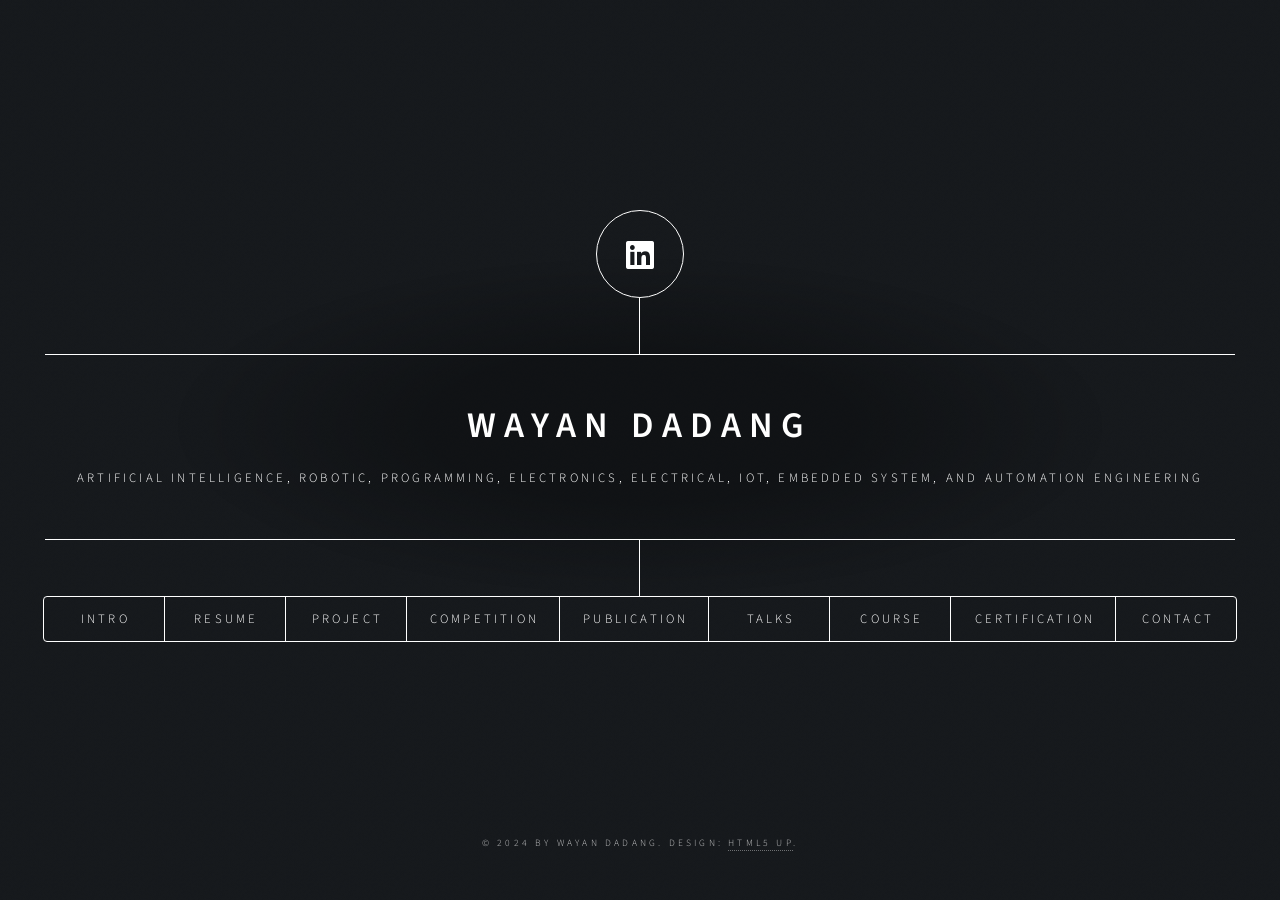
==== index.html @ fc814b81 "Update index.html" ====
<!DOCTYPE HTML>
<!--
	Dimension by HTML5 UP
	html5up.net | @ajlkn
	Free for personal and commercial use under the CCA 3.0 license (html5up.net/license)
-->
<html>
	<head>
                <title>Wayan Dadang</title>
                <meta charset="utf-8" />
                <meta name="viewport" content="width=device-width, initial-scale=1.0" />
                <link rel="stylesheet" href="assets/css/main.css" />
                <noscript><link rel="stylesheet" href="assets/css/noscript.css" /></noscript>
                <link rel="icon" href="favicon_io/favicon.ico" type="image/x-icon">

            </head>

	<body class="is-preload">

		<!-- Wrapper -->
			<div id="wrapper">

				<!-- Header -->
					<header id="header">
						<div class="logo">
							<a href="https://www.linkedin.com/in/wayan-dadang-801757116/" class="icon brands fa-linkedin" target="_blank" rel="noopener" id="logo_header"></a>
						</div>
						<div class="content">
							<div class="inner">
								<h1>Wayan Dadang</h1>
								<p>Artificial Intelligence, Robotic, Programming, Electronics, Electrical, IoT, Embedded System, and Automation Engineering</p>
							</div>
						</div>
						<nav>
							<ul>
								<li><a href="#intro">Intro</a></li>
								<li><a href="#resume">Resume</a></li>
								<li><a href="#project">Project</a></li>
								<li><a href="#competition">Competition</a></li>
								<li><a href="#publication">Publication</a></li>
								<li><a href="#talks">Talks</a></li>
								<li><a href="#course">Course</a></li>
								<li><a href="#certification">Certification</a></li>
								<li><a href="#contact">Contact</a></li>
								<!--<li><a href="#elements">Elements</a></li>-->
							</ul>
						</nav>
					</header>

				<!-- Main -->
					<div id="main">

						<!-- Intro -->
							<article id="intro">
								<h2 class="major">Intro</h2>
								<h3>My inspiration in advanced technology: <strong> Technology can fix everything except humans; they have to fix themselves.</strong></h3>
								<span class="image main">
									<source data-srcset='' type="image/webp">
									<img src="images/robot1.jpg" class="lazyload" alt="fendy image" />
								</span>

								<p style="text-align:justify">
                                                                    I am a graduate of Electrical Engineering from <b><i><a href="https://unsri.ac.id/" target="_blank" rel="noopener">Sriwijaya University</a></i></b> with work experience in various fields, such as electronics technician, trainer, and curriculum and content designer for Artificial Intelligence (AI) disciplines, including Computer Vision (CV), Natural Language Processing (NLP), and Reinforcement Learning (RL), both for foundational and mastery programs. With more than 3 years of work experience in AI, I have a strong understanding of AI technology and its application in various industrial sectors.
                                                                </p>
                                                                <p style="text-align:justify">
                                                                    I also take on freelance work by creating robotics projects, working as a C programming language programmer for automation tools, designing PCBs using Eagle, and participating in AI-based projects such as detecting hotspot points on solar panels using Computer Vision and Python, as well as object detection and classification using YOLO and other algorithms. Additionally, I have worked on several projects based on LLM and Stable Diffusion, all of which I deployed on my <b><i><a href="https://huggingface.co/wayandadang/" target="_blank" rel="noopener">Hugging Face Space.</a></i></b>
                                                                </p>

								<h2>Activities and Hobbies</h2>

                                                                <p style="text-align:justify">
                                                                    My activities and hobbies are closely related to exploring the latest and most in-depth technologies in various fields. I am passionate about continuously learning the latest developments in Machine Learning and Deep Learning algorithms, such as Kolmogorov Arnold Networks (KAN). I often read articles and scientific journals to stay up-to-date with the latest trends and innovations in the tech world.
                                                                    <br><br>
                                                                    I also enjoy working on embedded system projects using devices like Raspberry Pi, Arduino, and ESP32. In these projects, I write optimized code for various applications, ranging from home automation to robotics.
                                                                    <br><br>
                                                                    Additionally, I love implementing and deploying AI projects on platforms like Hugging Face Space. I have worked on several projects using stable diffusion and focused on developing code that can run on edge computing with fast and efficient inference. These projects often involve using Computer Vision techniques for object detection and classification with advanced algorithms like <b><i><a href="https://huggingface.co/spaces/wayandadang/yolov9-object-detection/" target="_blank" rel="noopener">YOLO.</a></i></b>
                                                                    <br><br>
                                                                    In my leisure time, I enjoy reading books, writing articles in <b><i><a href="https://medium.com/@wayandadangunsri/" target="_blank" rel="noopener">Medium</a></i></b>, and fishing. These activities help me relax and provide a balance to my tech-focused endeavors.
                                                                    <br><br>
                                                                    Finally, with a holistic approach to technology, I am always looking for ways to expand my knowledge and skills through personal and collaborative projects. My deep interest in technology not only enriches my knowledge but also gives me satisfaction in creating innovative and effective solutions.
                                                                </p>

								<ul class="actions special" text-align="center">
									<li><a href="https://www.linkedin.com/in/wayan-dadang-801757116/" class="primary button" target="_blank" rel="noopener">Say Hello to Wayan 👋🏼</a></li>
								</ul>
								
							</article>

						<!-- Resume -->
							<article id="resume">

                                                                <ul class="actions special">
									<li><a href="https://drive.usercontent.google.com/u/0/uc?id=1JGEjgFV0famIDfIcprJt-hyXb8Kwnwlp&export=download" class="button icon solid fa-download" target="_blank" rel="noopener">Download Full Resume</a></li>
								</ul>

								<u><h1 class="minor">Skills</h1></u>
                                                                        <p>Python, R, C, Java, Linux, CUDA, Tensorflow, Pytorch, CUDA, Elecronics, Electrical, IoT, Embedded System, AI, Robotics, PLC, SCADA, Public Speaking, Mentoring, Teamwork, Hardworking, Strong analytical skills, and Problem solving</p>

								<u><h1 class="minor">Working Experience</h1></u>
								<h3 class="minor">Manager Content Artificial Intelligence & Tech Skills - <a href="https://orbitfutureacademy.id/" target="_blank" rel="noopener">Orbit Future Academy</a></h3>
								<p>January 2024 - May 2024</p>
								<ul>
									<li>Creating Artificial Intelligence (AI) content materials for Kampus Merdeka for Jobs Batch 6 (KM 6).</li>
									<li>Creating Artificial Intelligence (AI) quizzes for Kampus Merdeka for Jobs Batch 6 (KM 6).</li>
									<li>Developing a curriculum and materials about Data Science, Computer Vision, Natural Language Processing, Large laguage Models, Reinforcement Learning, Roboticd, and Internet of Things</li>
									<li>Inputting quizzes into the Learning Management System (LMS) for Artificial Intelligence (AI) for Kampus Merdeka for Jobs Batch 6 (KM 6).</li>
									<li>Creating content materials on Sharing Large Language Models (LLMs) for Artificial Intelligence (AI) for Kampus Merdeka for Jobs Batch 6 (KM 6).</li>
									<li>Presenting sharing materials on LLMs, including theoretical concepts of LLMs, Multimodal, Retrieval-Augmented Generation (RAG), Hugging Face Space, Stable Diffusion, deploying LLM-based chatbots, deploying Stable Diffusion, and the ethics and morals of using Stable Diffusion.</li>
									<li>Coordinating with the Academic Coordinator and Project Manager of AI KM to ensure the smooth operation of Kampus Merdeka for Jobs Batch 6 (KM 6) classes.</li>
									<li>Creating and designing the Semester Learning Plan for Kampus Merdeka for Jobs Batch 6 (KM 6).</li>
                                                                        <li>Preparing the Kampus Merdeka for Jobs Batch 6 (KM 6) course in the LMS.</li>
                                                                        <li>Coordinating with the Academic Coordinator and Project Manager of Kampus Merdeka Cloud to prepare the KM Cloud course in the LMS.</li>
                                                                        <li>Coordinating and conducting corrections and reviews with the Orbit Skills Center Content Developer Coordinator on materials created by the content team.</li>
                                                                        <li>Coordinating with the Academic Coordinator and Manager of Orbit Guru Mengajar (OGM) to assist in revising materials.</li>
                                                                        <li>Creating and reporting progress reports on OSC content, AI KM, KM Cloud, and OGM to the program director.</li>
                                                                        <li>Serving as a Subject Matter Expert for materials needed for KM AI, KM Cloud, OGM, and OSC content.</li>
								</ul>

								<h3 class="minor">Content & Curriculum AI & Tech Skills Developer - <a href="https://orbitfutureacademy.id/" target="_blank" rel="noopener">Orbit Future Academy</a></h3>
								<p>Aug 2022 - December 2023</p>
								<ul>
									<li>Collaborate with Subject Matter Experts (SME) in creating syllabi, semester learning plans (RPS), and learning materials.</li>
                                                                        <li>Create and upgrade materials needed by the Coach team based on class evaluation results.</li>
                                                                        <li>Develop Data Analysis materials course using Python.</li>
                                                                        <li>Create AI for Climate Change course materials.</li>
                                                                        <li>Work with the Academic Coordinator of AI Foundation to prepare courses in the LMS, set up quizzes, and prepare the necessary teaching materials.</li>
                                                                        <li>Develop and revise Orbit Guru Mengajar (OGM) materials in collaboration with Microsoft Indonesia.</li>
                                                                        <li>Create materials for the Orbit Skills Center (OSC).</li>
                                                                        <li>Write program code materials using Python for Data Science, Computer Vision, Natural Language Processing (NLP), and Reinforcement Learning.</li>
								</ul>

								<h3 class="minor">Senior Artificial intelligence Instructor and Mentor - <a href="https://orbitfutureacademy.id/" target="_blank" rel="noopener">Orbit Future Academy</a></h3>
								<p>September 2021 - August 2023</p>
								<ul>
									<li>Handle 20-40 students in class session for Kampus Merdeka program Batch 1 & Batch 2.</li>
									<li>Teaching materials on Introduction to AI and AI domain materials such as Data Science (DS), Natural Language Processing (NLP), Computer Vision (CV), Reinforcement Learning (RL), Robotics, Internet of Things (IoT), and Deployment.</li>
									<li>Mentoring Artificial Intelligence (AI) application for student final projects.</li>
									<li>Teaching classes, sets, groups, or individual students, and setting tasks to be undertaken both inside and outside the classroom.</li>
									<li>Planning and preparing courses, schemes of work, and individual lessons based on the content and curriculum set by the content & curriculum team.</li>
									<li>Marking and assessing students' work and recording their development and progress.</li>
									<li>Evaluating and reviewing one's own teaching methods, materials, and schemes of work, and making changes as appropriate.</li>
									<li>Maintaining an attractive, engaging, fun, and stimulating classroom environment.</li>
									<li>Staying up to date with current educational thinking and practices, improving pedagogy and understanding of students' behavior and development through study, attendance at courses, workshops, and meetings, and participating in appraisals and reviews of one's work arranged by the Academic Coordinator.</li>

								</ul>

								<h3 class="minor">Artificial Intelligence Instructor and Mentor - <a href="https://orbitfutureacademy.id/" target="_blank" rel="noopener">Orbit Future Academy</a></h3>
								<p>August 2021 - September 2021</p>
								<ul> 
									<li>Handling 20-40 students for class session in Kampus Merdeka programs Batch 1.</li>
									<li>Responsible for teaching Artificial Intelligence topics to college-level students for Kampus Merdeka programs.</li>
									<li>Maintaining instructional records.</li>
									<li>Submitting student attendance reports once a week.</li>
									<li>Mentoring Artificial Intelligence (AI) projects for final programs.</li>
									<li>Designing and implementing learning strategies for students.</li>
									<li>Developing (additional) course content and instructional materials and assessments.</li>
									<li>Developing and evaluating artificial intelligence courses and materials learning outcomes.</li>
								</ul>

								<h3 class="minor">Contributor and Reviewer Articles - <a href="https://warstek.com/" target="_blank" rel="noopener">Warung Sains Teknology (Warstek)</a></h3>
								<p>May 2018 – May 2021</p>
								<ul> 
									<li>Writer of articles on the latest science and technology.</li>
                                                                        <li>Reviewer of competition articles organized by Warstek.</li>
								</ul>

								<h3 class="minor">Owner - Wayantronica</a></h3>
								<p>March 2020 – March 2021</p>
								<ul> 
									<li>Repairing electronic devices such as TVs, computers, laptops, mobile phones, etc.</li>
                                                                        <li>Working on freelance projects like thesis assistance, writing program code, etc.</li>
								</ul>

								<h3 class="minor">Intern - <a href="https://www.pusri.co.id/id" target="_blank" rel="noopener">PT Pupuk Sriwidjaja (PUSRI) Palembang</a></h3>
								<p>Feb 2016 – May 2016</p>
								<ul> 
									<li>Engineer.</li>
                                                                        <li>Creating reports on instruments used by the industry.</li>
                                                                        <li>Conducting inspections when there are malfunctions and performing repairs.</li>
                                                                        <li>Learning about the operation of industrial machines and instruments, including their use and maintenance.</li>
								</ul>

								<h3 class="minor">Control and Robotics Laboratory - <a href="https://elektro.ft.unsri.ac.id/" target="_blank" rel="noopener">Engineering Faculty of Sriwijaya University</a></h3>
								<p>Feb 2016 – May 2016</p>
								<ul> 
									<li>Assistant in the Control and Robotics Laboratory at the Electrical Engineering Department, Sriwijaya University.</li>
                                                                        <li>Teaching microcontroller subjects such as Atmega, MCS, and Arduino.</li>
                                                                        <li>Creating materials and correcting and reviewing reports made by students conducting practicals.</li>
								</ul>

								<u><h1 class="minor">Publications</h1></u>
                                                                        <p><a href="https://ieeexplore.ieee.org/document/9034658">Wayan Dadang, Bhakti Yudho Suprapto, Hera Hikmarika, Suci Dwijayanti, and Hermawati. 2019. <i>Security System Using A Robot Based on Speech Recognition.</i></a> The 2019 International Conference on Information System & Technology, STMIK AKAKOM Yogyakarta, December 5-6, 2019, Yogyakarta.
                                                                        <br></br>
                                                                        [<a href="https://ieeexplore.ieee.org/document/9034658" style="color: aqua;" target="_blank" rel="noopener">DOI:10.1109/ISRITI48646.2019.9034658</a>]</p>

								<u><h1 class="minor">Education</h1></u>
                                                                        <h3 class="minor"><a href="https://unsri.ac.id/" target="_blank" rel="noopener">Sriwijaya University</a></h3>
                                                                        <p>Bachelor degree of Electrical Engineering | GPA: 3.17/4.00</p>

                                                                <u><h1 class="minor">Honours and Awards</h1></u>
                                                                <div class="table-wrapper">
                                                                        <table class="alt">
                                                                                <thead>
                                                                                        <tr>
                                                                                                <th>Scope</th>
                                                                                                <th>Description</th>
                                                                                        </tr>
                                                                                </thead>
                                                                                <tbody>
                                                                                        <tr>
                                                                                                <td>National</td>
                                                                                                <td><b>Speaker</b> in National Webinar on AI Applications in Renewable Energy organized by BEM KM Tadulako University, October 2023</td>
                                                                                        </tr>
                                                                                        <tr>
                                                                                                <td>National</td>
                                                                                                <td><b>Speaker</b> at Tesseract Act 2 Webinar - Application and Utilization of AI in the Telecommunications Industry organized by the D3 Telecommunications Technology Student Association of Telkom University, June 2021</td>
                                                                                        </tr>
                                                                                        <tr>
                                                                                                <td>National</td>
                                                                                                <td><b>Speaker</b> at the 2020 National Futura Webinar - Unveiling the Reality of Indonesia's Technology Landscape Amidst the Pandemic as a Preparation for the Future, organized by the Electrical Engineering Student Association of Universitas Padjadjaran (UNPAD) Jatinangor, October 2020</td>
                                                                                        </tr>
                                                                                        <tr>
                                                                                                <td>International</td>
                                                                                                <td><b>Conference Presenter</b> in the 2019 International Confrence on Information System & Technology, STMIK AKAKOM Yogyakarta, December 5-6, 2019, Yogyakarta</td>
                                                                                        </tr>
                                                                                        <tr>
                                                                                                <td>National</td>
                                                                                                <td><b>Speaker</b> at the National Seminar Physics Expo II - Optimizing the Role and Strategy of the Millennial Generation in Facing the Challenges of the Industrial Revolution 4.0, organized by the Physics Student Association of Bangka Belitung University (UBB), October 2019</td>
                                                                                        </tr>
                                                                                        <tr>
                                                                                                <td>National</td>
                                                                                                <td><b>Speaker</b> at the National Seminar "The Secret Journey of Startup: Warung Sains Teknologi (warstek.com)," organized by Buana Perjuangan University (UBP) Karawang, October 2019</td>
                                                                                        </tr>
                                                                                        <tr>
                                                                                                <td>National</td>
                                                                                                <td><b>Speaker</b> at the General Seminar "Enhancing Human Mindset in Facing IoT in Industry for Indonesia Emas 2045," organized by the Electrical Engineering Student Association - Singaperbangsa Karawang University (UNSIKA), October 2019</td>
                                                                                        </tr>
                                                                                        <tr>
                                                                                                <td>National</td>
                                                                                                <td><b>Speaker</b> at the National Seminar and Literacy Workshop - "Ethosains and Its Role in Strengthening the Nation's Character," organized by the Physics Student Association - Jambi University, April 2019</td>
                                                                                        </tr>
                                                                                        <tr>
                                                                                                <td>National</td>
                                                                                                <td><b>The Second Place Winner</b>, issued by International Indonesian Scholars Association - Ikatan Ilmuwan Indonesia Internasional, January 2018<br>
                                                                                                Participation in I-4 SCIENTIFIC WRITING AWARDS with a written work titled "Development of Experimental Power Reactor (RDE) as a Form of Human Resource Preparation to Meet the Energy Resource Challenges of 2045"</td>
                                                                                        </tr>
                                                                                        <tr>
                                                                                                <td>National</td>
                                                                                                <td><b>Certificate of Presenter</b>, issued by the Faculty of Engineering, Sriwijaya University, November 2017<br>
                                                                                                Certificate as a presenter at the national seminar on research and community service AVoER-9</td>
                                                                                        </tr>
                                                                                        <tr>
                                                                                                <td>National</td>
                                                                                                <td><b>Certificate of Appreciation</b>, issued by Ikatan Ilmuwan Indonesia Internasional, January 2017<br>
                                                                                                with the topic "EKTROMAGNETIK DRIVE (EM DRIVE) PROVIDES A NEW STEP IN SPACE EXPLORATION"</td>
                                                                                        </tr>
                                                                                        <tr>
                                                                                                <td>International</td>
                                                                                                <td><b>Second Runner Up</b> - Trinity College Fire Fighting Home Robot Contest (TCFFHRC) 2016, issued by Trinity College, Connecticut - USA, March 2016</td>
                                                                                        </tr>
                                                                                        <tr>
                                                                                                <td>National</td>
                                                                                                <td><b>The First Place Winner</b> of the Indonesian Robot Contest (KRI) Division of Indonesian Fire Extinguishing Robot Contest (KRPAI) Legged, issued by the Ministry of Education and Culture Directorate General of Higher Education (DIKTI), June 2015</td>
                                                                                        </tr>
                                                                                        <tr>
                                                                                                <td>National</td>
                                                                                                <td><b>First Runner Up</b> - Indonesian Robot Contest (KRI) Division of Indonesian Fire Extinguishing Robot Contest (KRPAI) Legged, issued by RISTEKDIKTI - MINISTRY OF RESEARCH, TECHNOLOGY, AND HIGHER EDUCATION DIRECTORATE GENERAL OF LEARNING AND STUDENT AFFAIRS DIRECTORATE OF RESEARCH AND COMMUNITY SERVICE, May 2015</td>
                                                                                        </tr>


                                                                                </tbody>
                                                                        </table>
                                                                </div>

                                                                <u><h1 class="minor">Volunteer Experience</h1></u>

                                                                <h3 class="minor"> Media and Promotion Division Staff (M&P) - <a href="https://i4indonesia.org/" target="_blank" rel="noopener">International Indonesian Scholars Association - Ikatan Ilmuwan Indonesia Internasional (I-4)</a></h3>
                                                                        <p>Jan 2024 - Now</p>
                                                                        <ul>
                                                                                <li>Acting as a Zoom operator and managing attendees during events.</li>
                                                                                <li>Serving as a YouTube operator.</li>
                                                                                <li>Assisting the division head and vice head in organizing events held by I-4.</li>
                                                                        </ul>

                                                                <h3 class="minor"> Events, Media, and Promotion Division Staff (AMP) - <a href="https://i4indonesia.org/" target="_blank" rel="noopener">International Indonesian Scholars Association - Ikatan Ilmuwan Indonesia Internasional (I-4)</a></h3>
                                                                        <p>Jan 2022 - Jan 2024</p>
                                                                        <ul>
                                                                                <li>Acting as a Zoom operator and managing attendees during events.</li>
                                                                                <li>Serving as a YouTube operator.</li>
                                                                                <li>Assisting the division head and vice head in organizing events held by I-4.</li>
                                                                        </ul>

                                                                <h3 class="minor"> Events, Media, and Promotion Division Staff (AMP)) - <a href="https://i4indonesia.org/" target="_blank" rel="noopener">International Indonesian Scholars Association - Ikatan Ilmuwan Indonesia Internasional (I-4)</a></h3>
                                                                        <p>Jan 2020 - Jan 2022</p>
                                                                        <ul>
                                                                                <li>Acting as a Zoom operator and managing attendees during events.</li>
                                                                                <li>Serving as a YouTube operator.</li>
                                                                                <li>Assisting the division head and vice head in organizing events held by I-4.</li>
                                                                        </ul>

                                                                <h3 class="minor"> Events, Media, and Promotion Division Staff (AMP) - <a href="https://i4indonesia.org/" target="_blank" rel="noopener">International Indonesian Scholars Association - Ikatan Ilmuwan Indonesia Internasional (I-4)</a></h3>
                                                                        <p>Jan 2018 - Jan 2020</p>
                                                                        <ul>
                                                                                <li>Acting as a Zoom operator and managing attendees during events.</li>
                                                                                <li>Serving as a YouTube operator.</li>
                                                                                <li>Assisting the division head and vice head in organizing events held by I-4.</li>
                                                                                <li>Writing and sending invitation emails to both Indonesian scientists and diaspora scientists to participate in I-4 Talks and I-4 Lectures.</li>
                                                                        </ul>

                                                                 <h3 class="minor"> Head of the Scientific Review Division - <a href="https://www.instagram.com/kommun.official/" target="_blank" rel="noopener">National Young Nuclear Community (KOMMUN)</a></h3>
                                                                        <p>Mar 2017 - Mar 2018</p>
                                                                        <ul>
                                                                                <li>Coordinating with the General Chairperson of the National Young Nuclear Community to carry out Scientific Review tasks.</li>
                                                                                <li>Creating content in the form of scientific articles about the latest nuclear science and technology.</li>
                                                                                <li>Educating and disseminating nuclear science and technology through the latest articles on the developments in nuclear science and technology.</li>
                                                                                <li>Educating nuclear knowledge in each community region.</li>
                                                                        </ul>

                                                                <h3 class="minor"> Regional Coordinator - <a href="https://www.instagram.com/kommun.official/" target="_blank" rel="noopener">National Young Nuclear Community (KOMMUN)</a></h3>
                                                                        <p>Mar 2016 - Mar 2017</p>
                                                                        <ul>
                                                                                <li>Coordinating with the General Chairperson to carry out tasks in the region.</li>
                                                                                <li>Recruiting members in the region.</li>
                                                                                <li>Organizing nuclear science and technology events such as national seminars on nuclear topics.</li>
                                                                                <li>Conducting scientific nuclear studies with regional members.</li>
                                                                        </ul>

                                                                <h3 class="minor"> Information Media Member - <a href="https://www.instagram.com/bokstunsri/" target="_blank" rel="noopener">Badan Otonom Komunitas Sains Teknik (BO-KST UNSRI)</a></h3>
                                                                        <p>Oct 2014 - Oct 2015</p>
                                                                        <ul>
                                                                                <li>Carrying out membership duties such as attending nuclear events.</li> 
                                                                                <li>Participating in national events at central locations, for example, at UGM, UI, etc.</li> 
                                                                                <li>Learning nuclear science and technology by organizing online sharing sessions.</li> 
                                                                        </ul>

                                                                <h3 class="minor"> Scientific Review Member - <a href="https://www.instagram.com/hme_unsri/" target="_blank" rel="noopener">Electrical Engineering Student Association (HME UNSRI)</a></h3>
                                                                        <p>Oct 2014 - Oct 2015</p>
                                                                        <ul>
                                                                                <li>Carrying out scientific review tasks such as meetings with the division head.</li>
                                                                                <li>Attending events organized by the association.</li>    
                                                                        </ul>

                                                                <h3 class="minor"> Information Media Member - <a href="https://www.instagram.com/kalamftunsri/" target="_blank" rel="noopener">KALAM FT UNSRI</a></h3>
                                                                        <p>Mar 2016 - Mar 2017</p>
                                                                        <ul>
                                                                                <li>Holding meetings with the division head for specific tasks.</li>
                                                                                <li>Conducting meetings and learning new knowledge.</li>
                                                                                <li>Attending events organized by the community.</li>
                                                                                
                                                                        </ul>

                                                                <u><h1 class="minor">Languages</h1></u>
                                                                        <p>Bahasa Indonesia - Native Proficiency</p>
                                                                        <p>English - Professional Working Proficiency</p>

								<ul class="actions fit">
                                                                        <li><a href="https://drive.usercontent.google.com/u/0/uc?id=1JGEjgFV0famIDfIcprJt-hyXb8Kwnwlp&export=download" class="primary button icon solid fa-download" target="_blank" rel="noopener">Download Full Resume (EN)</a></li>
                                                                </ul>
								
							</article>

						<!-- Project -->
							<article id="project">
								<h2 class="major">Project</h2>
								<span class="image main"><img src="images/project.png" alt="" /></span>
								
								<h3 class="minor">Most of the projects I create are not published and are kept private due to the confidentiality of the program code. However, there are some that I have made public, and anyone is free to make improvements. Here are the places where I store my code: my <a href="https://github.com/Wayan123" target="_blank" rel="noopener">GitHub</a> repository and my <a href="https://huggingface.co/wayandadang" target="_blank" rel="noopener">Hugging Face Space.</a></h3>
								
								<h2 class="minor">Object Detection using YOLOv10</h2>
								<p> This project is about deploying a new YOLO architectures model in Computer Vision for Object Detection using Streamlit framework in Python.
								<br></br>
									<a href="https://huggingface.co/spaces/wayandadang/yolov10-object-detection-streamlit/tree/main" class="button" target="_blank" rel="noopener">Repository</a>
									<a href="https://huggingface.co/spaces/wayandadang/yolov10-object-detection-streamlit" class="button" target="_blank" rel="noopener">Space Demo Apps</a>
								</p>

								<h2 class="minor">Detect vehicle license plate numbers and their region codes in Indonesia using Multimodal LLMs</h2>
								<p> Project Reading vehicle license numbers using computer vision techniques like OCR has its own difficulties and challenges. In this Project, I casually created a simple project to help solve this problem using multimodal gemini.
								<br></br>
								<a href="https://github.com/Wayan123/Reading-vehicle-license-plates-using-multimodal-gemini" class="button" target="_blank" rel="noopener">Repository</a>
								<a href="https://huggingface.co/spaces/wayandadang/Reading-vehicle-license-plates-using-multimodal-gemini" class="button" target="_blank" rel="noopener">Space Demo Apps</a>
							</p>

								<h2 class="minor">Q&A Document using RAG and LangChain with Gemini - Pro</h2>
								<p>Project Q&A Document using Retrieval-Augmented Generation (RAG) and LangChain with the Gemini - Pro model is an advanced approach to answering questions based on specific documents. This combination leverages the power of retrieving relevant information from documents and the capabilities of natural language models to generate high-quality answers.
								<br></br>
								<a href="https://huggingface.co/spaces/wayandadang/chat-document-using-rag-and-langchain-streamlit-v1/tree/main" class="button" target="_blank" rel="noopener">Repository</a>
								<a href="https://huggingface.co/spaces/wayandadang/chat-document-using-rag-and-langchain-streamlit-v1" class="button" target="_blank" rel="noopener">Space Demo Apps</a>
							</p>

								<h2 class="minor">Fast Lcm Lora Sdv1-5 T2I Streamlit</h2>
								<p> Project Fast LCM LoRA SDV1-5 Text to Image Streamlit is an advanced application that allows users to quickly and efficiently convert text into images using Low-Rank Adaptation (LoRA) technology and the Stable Diffusion V1-5 (SDV1-5) model. This application is designed to deliver high-quality visual results in a short time, leveraging Streamlit's interactive interface for ease of use. With the capability to handle various types of text inputs, this tool is ideal for content creators, designers, and other professionals who need a fast and reliable solution to transform text ideas into compelling visual representations.
								<br></br>
								<a href="https://huggingface.co/spaces/wayandadang/fast-lcm-lora-sdv1-5-t2i-streamlit/tree/main" class="button" target="_blank" rel="noopener">Repository</a>
								<a href="https://huggingface.co/spaces/wayandadang/fast-lcm-lora-sdv1-5-t2i-streamlit" class="button" target="_blank" rel="noopener">Space Demo Apps</a>
							</p>

								<h2 class="minor">Object Detection using YOLOv9</h2>
								<p>This project is about deploying a new YOLO architectures model in Computer Vision for Object Detection using Streamlit framework in Python.
								<br></br>
								<a href="https://huggingface.co/spaces/wayandadang/yolov9-object-detection/tree/main" class="button" target="_blank" rel="noopener">Repository</a>
								<a href="https://huggingface.co/spaces/wayandadang/yolov9-object-detection" class="button" target="_blank" rel="noopener">Space Demo Apps</a>
							</p>

								<h2 class="minor">Face Tracking Using cvzone and PID Control with Arduino Servo Motors</h2>
									<p>This project is designed for the purpose of tracking a person's face using the cvzone library, which is developed from the mediapipe library. To ensure the accuracy of the coordinate positions, a Proportional Integral Derivative (PID) algorithm is added. As for the Arduino code, PID is also used to control the servos more accurately and is combined with an exponential filter. This filter smooths the position data before it is applied to the servos. FilteredX and filteredY are the filtered positions.
									<br></br>
									<a href="https://github.com/Wayan123/face-tracker-arduino-servo" class="button" target="_blank" rel="noopener">Repository</a>
								</p>

								<h2 class="minor">Mengukur kemiripan dua wajah</h2>
									<p>Kode ini hanya sebagai contoh saja dan mungkin masih bisa dikembangkan agar mendapatkan hasil yang jauh lebih baik. Metode yang digunakan adalah mengukur kemiripan menggunakan Euclidean Distance atau normal L2.
									<br></br>
									<a href="https://github.com/Wayan123/mengukur_kemiripan_dua_wajah" class="button" target="_blank" rel="noopener">Repository</a>
									<a href="https://huggingface.co/spaces/wayandadang/mengukur_kemiripan_2_wajah_menggunakan_euclidean_distance" class="button" target="_blank" rel="noopener">Space Demo Apps</a>
								</p>

								<h2 class="minor">Security System Using A Robot Based on Speech Recognition</h2>
								<p>Presented at the 2019 International Conference on Information System & Technology, STMIK AKAKOM Yogyakarta, December 5-6, 2019, Yogyakarta, this paper introduces an innovative security system utilizing a robot controlled via speech recognition technology. The system employs Gaussian Mixture Models (GMM) to accurately recognize and process voice commands, enabling users to interact with the robot through natural language for efficient and intuitive control. The integration of GMM ensures robust and reliable speech recognition, enhancing the system's effectiveness in real-world security scenarios. This study highlights the potential of combining robotics with advanced speech recognition techniques to create sophisticated, user-friendly security solutions.</p>
								<ul class="actions">	
										<li><a href="https://ieeexplore.ieee.org/document/9034658" class="button" target="_blank" rel="noopener">Paper</a></li>
								</ul>

								<h2 class="minor">Security System Using A Robot Based On Speech Recognition</h2>
								<p></p>
								<ul class="actions">
									<li><a href="https://drive.usercontent.google.com/u/0/uc?id=16rotWkFCukCT62DE6NIggAOkQ-xrqV6Q&export=download" class="button" target="_blank" rel="noopener">PPT</a></li>
								</ul>
								<ul>
									<li>A final thesis project related to AI for Security System and Robotics</li>
									<li>This topic was presented in a series of events at the <a href="https://isriti.utdi.ac.id/" style="color: aqua;" target="_blank" rel="noopener">2019 2nd INTERNATIONAL SEMINAR ON RESEARCH OF INFORMATION TECHNOLOGY AND INTELLIGENT SYSTEMS (ISRITI)</a></li>
									<li>This study describes a security system using a humanoid robot by utilizing speech recognition. The robot has two main parts, namely, Raspberry Pi 3 and two Arduino UNO R3 as a slave. This robot is designed as a combination of speech recognition and voice biometric. The instruction given by a speaker must be obeyed by the robot using servo motor. Meanwhile, for voice biometric, robot may give access to an authorized person using speech recognition. Mel Frequency Cepstral Coefficients (MFCCs), their delta, and delta-delta are used as feature extraction which is fed to a classifier, Gaussian Mixture Model (GMM). Results of this study show that the robot may recognize the speaker with an accuracy of 99.4% and 99% for 50% of testing data and 20% of testing data, respectively. Thus, this suggests that the combination of MFCC and GMM can be implemented in speech recognition for security system performed by the robot.</li>
								</ul>

								<ul class="actions fit">
									<li><a href="https://github.com/Wayan123" class="primary button" target="_blank" rel="noopener">Follow Me in Github 👨🏼‍💻</a></li>
								</ul>
							</article>

						<!-- Competition -->
                                                        <article id="competition">
                                                            <h2 class="major">Competition</h2>
                                                            
                                                            <!-- Image Section with Title and Caption -->
															<span class="image main"><img src="images/bg.jpg" alt="Embassy of New York 2016" /></span>
															<h3>Embassy of New York 2016</h3>
															<p>Visit to the Embassy of New York in 2016.</p>

															<h2 class="minor">Trinity College Fire Fighting Home Robotics Contest (TCFFHRC) 2016</h2>

                                                            <!-- Text Content -->
															<p>In 2016, the <a href="https://www.trincoll.edu/news/robotics-teams-from-around-the-globe-compete-at-trinity/" target="_blank" rel="noopener">Trinity College Fire Fighting Robot Contest</a> was held at Trinity College, Connecticut, USA, challenging participants to design robots capable of searching for and extinguishing fires in a labyrinth. This competition tested the participants' engineering skills and the intelligent algorithms of their robots, which needed to autonomously navigate complex obstacles, detect fire sources, and perform extinguishing actions with precision.</p>

                                                            <!-- Video Section with Title and Caption -->
                                                            <div style="text-align:center;">
                                                                <h3>Robot Competition at Trinity College, Connecticut, USA 2016</h3>
                                                                <video width="560" height="315" controls>
                                                                    <source src="videos/trinity.mp4" type="video/mp4">
                                                                </video>
                                                                <p>Video of the robot competition held at Trinity College, Connecticut, USA in 2016.</p>
                                                            </div>

															<h2>Kontes Robot Pemadam Api Indonesia (KRPAI)- Regional Sumatra 2015</h2>
															<span class="image main"><img src="images/robot1.jpg" alt="" /></span>
															<h3>Kontes Robot Pemadam Api Indonesia (KRPAI)- Regional Sumatra 2015 di STMIK MDP Palembang</h3>
															<p><a href="https://kontesrobotindonesia.id/index.html" target="blank">The Indonesian Firefighting Robot Contest (KRPAI)</a> for Walking Robots - Sumatra Regional 2015, held at STMIK MDP Palembang, was a highly challenging competition for university students. They were tasked with designing and operating robots capable of navigating a complex labyrinth. The primary task of these robots was to detect the presence of fire within the labyrinth and then extinguish it effectively and efficiently. This competition not only tested the students' technical and programming skills but also their creativity and ability to face real-world challenges that simulate emergency situations. Moreover, KRPAI served as an important platform for robotic technology innovation in Indonesia, bringing together talented young developers and giving them the opportunity to showcase their skills and innovations in front of enthusiastic judges and audiences.</p>
															
															<h2>Kontes Robot Pemadam Api Indonesia (KRPAI)- Nasional 2015</h2>
															<span class="image main"><img src="images/umy.jpg" alt="" /></span>
															<h3>Kontes Robot Pemadam Api Indonesia (KRPAI)- Nasional 2015 at Universitas Muhammadiyah Yogyakarta (UMY)</h3>
															<p><a href="https://kontesrobotindonesia.id/index.html" target="blank">The Indonesian Firefighting Robot Contest (KRPAI)</a> for Walking Robots - National level 2015, held at Universitas Muhammadiyah Yogyakarta (UMY), was a highly challenging competition for university students. They were tasked with designing and operating robots capable of navigating a complex labyrinth. The primary task of these robots was to detect the presence of fire within the labyrinth and then extinguish it effectively and efficiently. This competition not only tested the students' technical and programming skills but also their creativity and ability to face real-world challenges that simulate emergency situations. Moreover, KRPAI served as an important platform for robotic technology innovation in Indonesia, bringing together talented young developers and giving them the opportunity to showcase their skills and innovations in front of enthusiastic judges and audiences.</p>

															<h2>Kontes Robot Pemadam Api Indonesia (KRPAI)- Regional Sumatra 2017</h2>
															<span class="image main"><img src="images/robot3.jpg" alt="" /></span>
															<span class="image main"><img src="images/robot2.jpg" alt="" /></span>
															<h3>Kontes Robot Pemadam Api Indonesia (KRPAI)- Regional Sumatra 2017 at Universitas Sriwijaya (UNSRI)</h3>
															<p><a href="https://kontesrobotindonesia.id/index.html" target="blank">The Indonesian Firefighting Robot Contest (KRPAI)</a> for Walking Robots - Regional Sumatra level 2017, held at Universitas Sriwijaya (UNSRI), was a highly challenging competition for university students. They were tasked with designing and operating robots capable of navigating a complex labyrinth. The primary task of these robots was to detect the presence of fire within the labyrinth and then extinguish it effectively and efficiently. This competition not only tested the students' technical and programming skills but also their creativity and ability to face real-world challenges that simulate emergency situations. Moreover, KRPAI served as an important platform for robotic technology innovation in Indonesia, bringing together talented young developers and giving them the opportunity to showcase their skills and innovations in front of enthusiastic judges and audiences.</p>

															<h2>Kontes Robot Line Follower 2014 - Sumatra Selatan</h2>
															<span class="image main"><img src="images/linefollower.jpg" alt="" /></span>
															<h3>Kontes Robot Line Follower - Sumatra Selatan 2014 di Acara Gebyar Elektro Sriwijaya</h3>
															<p>The line follower robot competition is like the "Hello World" of the robotics world. It's one of the most basic and popular challenges for beginners to start their journey in robotics. In this competition, robots must follow a predetermined line on the surface, using sensors to detect the path and simple algorithms to control their movements. Although the concept is simple, this competition teaches many fundamental principles of robotics, such as sensing, actuation, and control programming. Therefore, many schools and robotics clubs use the line follower robot competition as an initial project to introduce students to the broader world of technology and engineering.</p>
                                                        </article>

						<!-- Publication -->
							<article id="publication">
								<h2 class="major">Publication</h2>
								<span class="image main"><img src="images/confrence1.jpg" alt="" /></span>
								<h2 class="minor">Security System Using A Robot Based On Speech Recognition (Research Paper)</h2>
								<h3>Abstract</h3>
										<p>
											This study describes a security system using a humanoid robot by utilizing speech recognition. The robot has two main parts, namely, Raspberry Pi 3 and two Arduino UNO R3 as a slave. This robot is designed as a combination of speech recognition and voice biometric. The instruction given by a speaker must be obeyed by the robot using servo motor. Meanwhile, for voice biometric, the robot may give access to an authorized person using speech recognition. Mel Frequency Cepstral Coefficients (MFCCs), their delta, and delta-delta are used as feature extraction which is fed to a classifier, Gaussian Mixture Model (GMM). Results of this study show that the robot may recognize the speaker with an accuracy of 99.4% and 99% for 50% of testing data and 20% of testing data, respectively. Thus, this suggests that the combination of MFCC and GMM can be implemented in speech recognition for security system performed by the robot.
										</p>
										<div style="text-align: center;">
											<span class="image main">
												<img src="images/confrence3.jpg" alt="" />
											</span>
											<p>The electronic circuit of the entire robot system design</p>
										</div>
										<p>
											This topic was presented in a series of events at the <a href="https://isriti.utdi.ac.id/" style="color: aqua;" target="_blank" rel="noopener">2019 2nd INTERNATIONAL SEMINAR ON RESEARCH OF INFORMATION TECHNOLOGY AND INTELLIGENT SYSTEMS (ISRITI)</a>.
										</p>
										<p><a href="https://ieeexplore.ieee.org/document/9034658" style="color: aqua;" target="_blank" rel="noopener">Link to the Paper</a></p>

								<h2 class="minor">Electromagnetic Drive (EM Drive) Technology Offers a New Step in Space Exploration (Articles)</h2>
										<p>
											Space travel is long, time-consuming, and costly. Only certain institutions with substantial capital and funds can build rockets to send satellites and other space objects into space. Rocket launches are often conducted by international space agencies such as NASA (the American space agency), ESA (the European Space Agency), SpaceX (owned by Elon Musk), JAXA (the Japanese space agency), and other space agencies. Each space journey requires a large amount of fuel, which is very heavy. This is why rockets are designed with large dimensions, as much of the rocket's space is used to store fuel.
										</p>
										<p>
											This article was published by <a href="https://i4indonesia.org/profil/#" style="color: aqua;" target="_blank" rel="noopener">International Indonesian Scholars Association - I4 Indonesia</a> in the ILSIA magazine, edition III - 2017.
										</p>
										<ul class="actions">
											<li><a href="https://drive.usercontent.google.com/u/0/uc?id=1ONy7-HbqUsESSut5gfpweRGpSMb4C9-i&export=download" class="button" target="_blank" rel="noopener">Download Magazine</a></li>
										</ul>
										
								<h2 class="minor">Carbon-Free Emission Nuclear Fusion Reactor Ready to Meet Future Energy Needs (Articles)</h2>
										<p>
											The problem of future energy scarcity must be addressed as early as possible, considering that fossil energy reserves are depleting year by year. We cannot rely on fossil energy as the main energy source forever. Electricity has become a basic necessity for modern life, whether for industrialization processes, the economy, or development processes, because without electricity, these activities cannot be carried out properly or may not be possible at all.
										</p>
										<p>
											This article was published by <a href="https://i4indonesia.org/profil/#" style="color: aqua;" target="_blank" rel="noopener">International Indonesian Scholars Association - I4 Indonesia</a> in the ILSIA magazine, edition IV - 2017.
										</p>
										<ul class="actions">
											<li><a href="https://drive.usercontent.google.com/u/0/uc?id=1Gx2C-ylqfQkZu8p7h8cYpz4YqfSIG2oQ&export=download" class="button" target="_blank" rel="noopener">Download Magazine</a></li>
										</ul>
										
							</article>

						<!-- Talks -->
							<article id="talks">
								<h2 class="major">Talks</h2>
								<span class="image main"><img src="images/speaker.jpg" alt="" /></span>
								<p>TBA.</p>
							</article>

						<!-- Course -->
							<article id="course">
								<h2 class="major">Course</h2>
								<span class="image main"><img src="images/course.jpg" alt="" /></span>
								<ul>
									<li>Python Programming</li>
									<li>Natural Language Processing</li>
									<li>Large Language Models</li>
									<li>Computer Vision</li>
									<li>Reinforcement Learning</li>
									<li>Robotics</li>
									<li>Arduino/Rasberry Pi/ESP8266/ESP32</li>
									<li>Data Science/Data Analytics</li>
								</ul>
							</article>

						<!-- Certification -->
							<article id="certification">
								<h2 class="major">Certification</h2>
								<span class="image main"><img src="images/sertifikat.jpg" alt="" /></span>
								<p>TBA.</p>
							</article>

						<!-- Contact -->
							<article id="contact">
								<h2 class="major">Contact</h2>
								<section>
									<h3>Feel Free to Reach Out!</h3>
									<br>
									<ul class="contact">
										<span>Karawang, Jawa Barat, Indonesia</span>
										<h3 class="minor">Address</h3>

										<span>wayandadangai@gmail.com</span>
										<h3 class="minor">Email</h3>

										<span><a href="https://medium.com/@wayandadangunsri/" style="color: aqua;" target="_blank" rel="noopener">Articles</a></span>
										<h3  class="minor">Medium</h3>
									</ul>
								</br>
								</section>
								<ul class="icons">
									<li><a href="https://www.linkedin.com/in/wayan-dadang-801757116/" class="icon brands fa-linkedin" target="_blank" rel="noopener"></a></li>
									<li><a href="https://github.com/wayan123" class="icon brands fa-github" target="_blank" rel="noopener"><span class="label">GitHub</span></a></li>
									<li><a href="https://www.facebook.com/wayandadangphd?mibextid=ZbWKwL" class="icon brands fa-facebook-f" target="_blank" rel="noopener"><span class="label">Facebook</span></a></li>
									<li><a href="https://www.instagram.com/wayandadang.ai/" class="icon brands fa-instagram" target="_blank" rel="noopener"><span class="label">Instagram</span></a></li>
								</ul>
							</article>

						<!-- Elements -->
							<article id="elements">
								<h2 class="major">Elements</h2>

								<section>
									<h3 class="major">Text</h3>
									<p>This is <b>bold</b> and this is <strong>strong</strong>. This is <i>italic</i> and this is <em>emphasized</em>.
									This is <sup>superscript</sup> text and this is <sub>subscript</sub> text.
									This is <u>underlined</u> and this is code: <code>for (;;) { ... }</code>. Finally, <a href="#">this is a link</a>.</p>
									<hr />
									<h2>Heading Level 2</h2>
									<h3>Heading Level 3</h3>
									<h4>Heading Level 4</h4>
									<h5>Heading Level 5</h5>
									<h6>Heading Level 6</h6>
									<hr />
									<h4>Blockquote</h4>
									<blockquote>Fringilla nisl. Donec accumsan interdum nisi, quis tincidunt felis sagittis eget tempus euismod. Vestibulum ante ipsum primis in faucibus vestibulum. Blandit adipiscing eu felis iaculis volutpat ac adipiscing accumsan faucibus. Vestibulum ante ipsum primis in faucibus lorem ipsum dolor sit amet nullam adipiscing eu felis.</blockquote>
									<h4>Preformatted</h4>
									<pre><code>i = 0;

while (!deck.isInOrder()) {
    print 'Iteration ' + i;
    deck.shuffle();
    i++;
}

print 'It took ' + i + ' iterations to sort the deck.';</code></pre>
								</section>

								<section>
									<h3 class="major">Lists</h3>

									<h4>Unordered</h4>
									<ul>
										<li>Dolor pulvinar etiam.</li>
										<li>Sagittis adipiscing.</li>
										<li>Felis enim feugiat.</li>
									</ul>

									<h4>Alternate</h4>
									<ul class="alt">
										<li>Dolor pulvinar etiam.</li>
										<li>Sagittis adipiscing.</li>
										<li>Felis enim feugiat.</li>
									</ul>

									<h4>Ordered</h4>
									<ol>
										<li>Dolor pulvinar etiam.</li>
										<li>Etiam vel felis viverra.</li>
										<li>Felis enim feugiat.</li>
										<li>Dolor pulvinar etiam.</li>
										<li>Etiam vel felis lorem.</li>
										<li>Felis enim et feugiat.</li>
									</ol>
									<h4>Icons</h4>
									<ul class="icons">
										<li><a href="#" class="icon brands fa-twitter"><span class="label">Twitter</span></a></li>
										<li><a href="#" class="icon brands fa-facebook-f"><span class="label">Facebook</span></a></li>
										<li><a href="#" class="icon brands fa-instagram"><span class="label">Instagram</span></a></li>
										<li><a href="#" class="icon brands fa-github"><span class="label">Github</span></a></li>
									</ul>

									<h4>Actions</h4>
									<ul class="actions">
										<li><a href="#" class="button primary">Default</a></li>
										<li><a href="#" class="button">Default</a></li>
									</ul>
									<ul class="actions stacked">
										<li><a href="#" class="button primary">Default</a></li>
										<li><a href="#" class="button">Default</a></li>
									</ul>
								</section>

								<section>
									<h3 class="major">Table</h3>
									<h4>Default</h4>
									<div class="table-wrapper">
										<table>
											<thead>
												<tr>
													<th>Name</th>
													<th>Description</th>
													<th>Price</th>
												</tr>
											</thead>
											<tbody>
												<tr>
													<td>Item One</td>
													<td>Ante turpis integer aliquet porttitor.</td>
													<td>29.99</td>
												</tr>
												<tr>
													<td>Item Two</td>
													<td>Vis ac commodo adipiscing arcu aliquet.</td>
													<td>19.99</td>
												</tr>
												<tr>
													<td>Item Three</td>
													<td> Morbi faucibus arcu accumsan lorem.</td>
													<td>29.99</td>
												</tr>
												<tr>
													<td>Item Four</td>
													<td>Vitae integer tempus condimentum.</td>
													<td>19.99</td>
												</tr>
												<tr>
													<td>Item Five</td>
													<td>Ante turpis integer aliquet porttitor.</td>
													<td>29.99</td>
												</tr>
											</tbody>
											<tfoot>
												<tr>
													<td colspan="2"></td>
													<td>100.00</td>
												</tr>
											</tfoot>
										</table>
									</div>

									<h4>Alternate</h4>
									<div class="table-wrapper">
										<table class="alt">
											<thead>
												<tr>
													<th>Name</th>
													<th>Description</th>
													<th>Price</th>
												</tr>
											</thead>
											<tbody>
												<tr>
													<td>Item One</td>
													<td>Ante turpis integer aliquet porttitor.</td>
													<td>29.99</td>
												</tr>
												<tr>
													<td>Item Two</td>
													<td>Vis ac commodo adipiscing arcu aliquet.</td>
													<td>19.99</td>
												</tr>
												<tr>
													<td>Item Three</td>
													<td> Morbi faucibus arcu accumsan lorem.</td>
													<td>29.99</td>
												</tr>
												<tr>
													<td>Item Four</td>
													<td>Vitae integer tempus condimentum.</td>
													<td>19.99</td>
												</tr>
												<tr>
													<td>Item Five</td>
													<td>Ante turpis integer aliquet porttitor.</td>
													<td>29.99</td>
												</tr>
											</tbody>
											<tfoot>
												<tr>
													<td colspan="2"></td>
													<td>100.00</td>
												</tr>
											</tfoot>
										</table>
									</div>
								</section>

								<section>
									<h3 class="major">Buttons</h3>
									<ul class="actions">
										<li><a href="#" class="button primary">Primary</a></li>
										<li><a href="#" class="button">Default</a></li>
									</ul>
									<ul class="actions">
										<li><a href="#" class="button">Default</a></li>
										<li><a href="#" class="button small">Small</a></li>
									</ul>
									<ul class="actions">
										<li><a href="#" class="button primary icon solid fa-download">Icon</a></li>
										<li><a href="#" class="button icon solid fa-download">Icon</a></li>
									</ul>
									<ul class="actions">
										<li><span class="button primary disabled">Disabled</span></li>
										<li><span class="button disabled">Disabled</span></li>
									</ul>
								</section>

								<section>
									<h3 class="major">Form</h3>
									<form method="post" action="#">
										<div class="fields">
											<div class="field half">
												<label for="demo-name">Name</label>
												<input type="text" name="demo-name" id="demo-name" value="" placeholder="Jane Doe" />
											</div>
											<div class="field half">
												<label for="demo-email">Email</label>
												<input type="email" name="demo-email" id="demo-email" value="" placeholder="jane@untitled.tld" />
											</div>
											<div class="field">
												<label for="demo-category">Category</label>
												<select name="demo-category" id="demo-category">
													<option value="">-</option>
													<option value="1">Manufacturing</option>
													<option value="1">Shipping</option>
													<option value="1">Administration</option>
													<option value="1">Human Resources</option>
												</select>
											</div>
											<div class="field half">
												<input type="radio" id="demo-priority-low" name="demo-priority" checked>
												<label for="demo-priority-low">Low</label>
											</div>
											<div class="field half">
												<input type="radio" id="demo-priority-high" name="demo-priority">
												<label for="demo-priority-high">High</label>
											</div>
											<div class="field half">
												<input type="checkbox" id="demo-copy" name="demo-copy">
												<label for="demo-copy">Email me a copy</label>
											</div>
											<div class="field half">
												<input type="checkbox" id="demo-human" name="demo-human" checked>
												<label for="demo-human">Not a robot</label>
											</div>
											<div class="field">
												<label for="demo-message">Message</label>
												<textarea name="demo-message" id="demo-message" placeholder="Enter your message" rows="6"></textarea>
											</div>
										</div>
										<ul class="actions">
											<li><input type="submit" value="Send Message" class="primary" /></li>
											<li><input type="reset" value="Reset" /></li>
										</ul>
									</form>
								</section>

							</article>

					</div>

				<!-- Footer -->
					<footer id="footer">
						<p class="copyright">&copy; 2024 By Wayan Dadang. Design: <a href="https://html5up.net">HTML5 UP</a>.</p>
					</footer>

			</div>

		<!-- BG -->
			<div id="bg"></div>

		<!-- Scripts -->
			<script src="assets/js/jquery.min.js"></script>
			<script src="assets/js/browser.min.js"></script>
			<script src="assets/js/breakpoints.min.js"></script>
			<script src="assets/js/util.js"></script>
			<script src="assets/js/main.js"></script>

	</body>
</html>
---- assets/css/main.css ----
@import url(fontawesome-all.min.css);
@import url("https://fonts.googleapis.com/css?family=Source+Sans+Pro:300italic,600italic,300,600");

/*
	Dimension by HTML5 UP
	html5up.net | @ajlkn
	Free for personal and commercial use under the CCA 3.0 license (html5up.net/license)
*/

html, body, div, span, applet, object,
iframe, h1, h2, h3, h4, h5, h6, p, blockquote,
pre, a, abbr, acronym, address, big, cite,
code, del, dfn, em, img, ins, kbd, q, s, samp,
small, strike, strong, sub, sup, tt, var, b,
u, i, center, dl, dt, dd, ol, ul, li, fieldset,
form, label, legend, table, caption, tbody,
tfoot, thead, tr, th, td, article, aside,
canvas, details, embed, figure, figcaption,
footer, header, hgroup, menu, nav, output, ruby,
section, summary, time, mark, audio, video {
	margin: 0;
	padding: 0;
	border: 0;
	font-size: 100%;
	font: inherit;
	vertical-align: baseline;}

article, aside, details, figcaption, figure,
footer, header, hgroup, menu, nav, section {
	display: block;}

body {
	line-height: 1;
}

ol, ul {
	list-style: none;
}

blockquote, q {
	quotes: none;
}

	blockquote:before, blockquote:after, q:before, q:after {
		content: '';
		content: none;
	}

table {
	border-collapse: collapse;
	border-spacing: 0;
}

body {
	-webkit-text-size-adjust: none;
}

mark {
	background-color: transparent;
	color: inherit;
}

input::-moz-focus-inner {
	border: 0;
	padding: 0;
}

input, select, textarea {
	-moz-appearance: none;
	-webkit-appearance: none;
	-ms-appearance: none;
	appearance: none;
}


/* Basic */

	@-ms-viewport {
		width: device-width;
	}

	@media screen and (max-width: 480px) {

		html, body {
			min-width: 320px;
		}

	}

	html {
		box-sizing: border-box;
	}

	*, *:before, *:after {
		box-sizing: inherit;
	}

	body {
		background: #1b1f22;
	}

		body.is-preload *, body.is-preload *:before, body.is-preload *:after {
			-moz-animation: none !important;
			-webkit-animation: none !important;
			-ms-animation: none !important;
			animation: none !important;
			-moz-transition: none !important;
			-webkit-transition: none !important;
			-ms-transition: none !important;
			transition: none !important;
		}

/* Type */

	html {
		font-size: 16pt;
	}

		@media screen and (max-width: 1680px) {

			html {
				font-size: 12pt;
			}

		}

		@media screen and (max-width: 736px) {

			html {
				font-size: 11pt;
			}

		}

		@media screen and (max-width: 360px) {

			html {
				font-size: 10pt;
			}

		}

	body, input, select, textarea {
		color: #ffffff;
		font-family: "Source Sans Pro", sans-serif;
		font-weight: 300;
		font-size: 1rem;
		line-height: 1.65;
	}

	a {
		-moz-transition: color 0.2s ease-in-out, background-color 0.2s ease-in-out, border-bottom-color 0.2s ease-in-out;
		-webkit-transition: color 0.2s ease-in-out, background-color 0.2s ease-in-out, border-bottom-color 0.2s ease-in-out;
		-ms-transition: color 0.2s ease-in-out, background-color 0.2s ease-in-out, border-bottom-color 0.2s ease-in-out;
		transition: color 0.2s ease-in-out, background-color 0.2s ease-in-out, border-bottom-color 0.2s ease-in-out;
		border-bottom: dotted 1px rgba(255, 255, 255, 0.5);
		text-decoration: none;
		color: inherit;
	}

		a:hover {
			border-bottom-color: transparent;
		}

	strong, b {
		color: #ffffff;
		font-weight: 600;
	}

	em, i {
		font-style: italic;
	}

	p {
		margin: 0 0 2rem 0;
	}

	h1, h2, h3, h4, h5, h6 {
		color: #ffffff;
		font-weight: 600;
		line-height: 1.5;
		margin: 0 0 1rem 0;
		text-transform: uppercase;
		letter-spacing: 0.2rem;
	}

		h1 a, h2 a, h3 a, h4 a, h5 a, h6 a {
			color: inherit;
			text-decoration: none;
		}

		h1.major, h2.major, h3.major, h4.major, h5.major, h6.major {
			border-bottom: solid 1px #ffffff;
			width: -moz-max-content;
			width: -webkit-max-content;
			width: -ms-max-content;
			width: max-content;
			padding-bottom: 0.5rem;
			margin: 0 0 2rem 0;
		}

	h1 {
		font-size: 2.25rem;
		line-height: 1.3;
		letter-spacing: 0.5rem;
	}

	h2 {
		font-size: 1.5rem;
		line-height: 1.4;
		letter-spacing: 0.5rem;
	}

	h3 {
		font-size: 1rem;
	}

	h4 {
		font-size: 0.8rem;
	}

	h5 {
		font-size: 0.7rem;
	}

	h6 {
		font-size: 0.6rem;
	}

	@media screen and (max-width: 736px) {

		h1 {
			font-size: 1.75rem;
			line-height: 1.4;
		}

		h2 {
			font-size: 1.25em;
			line-height: 1.5;
		}

	}

	sub {
		font-size: 0.8rem;
		position: relative;
		top: 0.5rem;
	}

	sup {
		font-size: 0.8rem;
		position: relative;
		top: -0.5rem;
	}

	blockquote {
		border-left: solid 4px #ffffff;
		font-style: italic;
		margin: 0 0 2rem 0;
		padding: 0.5rem 0 0.5rem 2rem;
	}

	code {
		background: rgba(255, 255, 255, 0.075);
		border-radius: 4px;
		font-family: "Courier New", monospace;
		font-size: 0.9rem;
		margin: 0 0.25rem;
		padding: 0.25rem 0.65rem;
	}

	pre {
		-webkit-overflow-scrolling: touch;
		font-family: "Courier New", monospace;
		font-size: 0.9rem;
		margin: 0 0 2rem 0;
	}

		pre code {
			display: block;
			line-height: 1.75;
			padding: 1rem 1.5rem;
			overflow-x: auto;
		}

	hr {
		border: 0;
		border-bottom: solid 1px #ffffff;
		margin: 2.75rem 0;
	}

	.align-left {
		text-align: left;
	}

	.align-center {
		text-align: center;
	}

	.align-right {
		text-align: right;
	}

/* Form */

	form {
		margin: 0 0 2rem 0;
	}

		form > :last-child {
			margin-bottom: 0;
		}

		form > .fields {
			display: -moz-flex;
			display: -webkit-flex;
			display: -ms-flex;
			display: flex;
			-moz-flex-wrap: wrap;
			-webkit-flex-wrap: wrap;
			-ms-flex-wrap: wrap;
			flex-wrap: wrap;
			width: calc(100% + 3rem);
			margin: -1.5rem 0 2rem -1.5rem;
		}

			form > .fields > .field {
				-moz-flex-grow: 0;
				-webkit-flex-grow: 0;
				-ms-flex-grow: 0;
				flex-grow: 0;
				-moz-flex-shrink: 0;
				-webkit-flex-shrink: 0;
				-ms-flex-shrink: 0;
				flex-shrink: 0;
				padding: 1.5rem 0 0 1.5rem;
				width: calc(100% - 1.5rem);
			}

				form > .fields > .field.half {
					width: calc(50% - 0.75rem);
				}

				form > .fields > .field.third {
					width: calc(100%/3 - 0.5rem);
				}

				form > .fields > .field.quarter {
					width: calc(25% - 0.375rem);
				}

		@media screen and (max-width: 480px) {

			form > .fields {
				width: calc(100% + 3rem);
				margin: -1.5rem 0 2rem -1.5rem;
			}

				form > .fields > .field {
					padding: 1.5rem 0 0 1.5rem;
					width: calc(100% - 1.5rem);
				}

					form > .fields > .field.half {
						width: calc(100% - 1.5rem);
					}

					form > .fields > .field.third {
						width: calc(100% - 1.5rem);
					}

					form > .fields > .field.quarter {
						width: calc(100% - 1.5rem);
					}

		}

	label {
		color: #ffffff;
		display: block;
		font-size: 0.8rem;
		font-weight: 300;
		letter-spacing: 0.2rem;
		line-height: 1.5;
		margin: 0 0 1rem 0;
		text-transform: uppercase;
	}

	input[type="text"],
	input[type="password"],
	input[type="email"],
	input[type="tel"],
	select,
	textarea {
		-moz-appearance: none;
		-webkit-appearance: none;
		-ms-appearance: none;
		appearance: none;
		-moz-transition: border-color 0.2s ease-in-out, box-shadow 0.2s ease-in-out, background-color 0.2s ease-in-out;
		-webkit-transition: border-color 0.2s ease-in-out, box-shadow 0.2s ease-in-out, background-color 0.2s ease-in-out;
		-ms-transition: border-color 0.2s ease-in-out, box-shadow 0.2s ease-in-out, background-color 0.2s ease-in-out;
		transition: border-color 0.2s ease-in-out, box-shadow 0.2s ease-in-out, background-color 0.2s ease-in-out;
		background-color: transparent;
		border-radius: 4px;
		border: solid 1px #ffffff;
		color: inherit;
		display: block;
		outline: 0;
		padding: 0 1rem;
		text-decoration: none;
		width: 100%;
	}

		input[type="text"]:invalid,
		input[type="password"]:invalid,
		input[type="email"]:invalid,
		input[type="tel"]:invalid,
		select:invalid,
		textarea:invalid {
			box-shadow: none;
		}

		input[type="text"]:focus,
		input[type="password"]:focus,
		input[type="email"]:focus,
		input[type="tel"]:focus,
		select:focus,
		textarea:focus {
			background: rgba(255, 255, 255, 0.075);
			border-color: #ffffff;
			box-shadow: 0 0 0 1px #ffffff;
		}

	select {
		background-image: url("data:image/svg+xml;charset=utf8,%3Csvg xmlns='http://www.w3.org/2000/svg' width='40' height='40' preserveAspectRatio='none' viewBox='0 0 40 40'%3E%3Cpath d='M9.4,12.3l10.4,10.4l10.4-10.4c0.2-0.2,0.5-0.4,0.9-0.4c0.3,0,0.6,0.1,0.9,0.4l3.3,3.3c0.2,0.2,0.4,0.5,0.4,0.9 c0,0.4-0.1,0.6-0.4,0.9L20.7,31.9c-0.2,0.2-0.5,0.4-0.9,0.4c-0.3,0-0.6-0.1-0.9-0.4L4.3,17.3c-0.2-0.2-0.4-0.5-0.4-0.9 c0-0.4,0.1-0.6,0.4-0.9l3.3-3.3c0.2-0.2,0.5-0.4,0.9-0.4S9.1,12.1,9.4,12.3z' fill='%23ffffff' /%3E%3C/svg%3E");
		background-size: 1.25rem;
		background-repeat: no-repeat;
		background-position: calc(100% - 1rem) center;
		height: 2.75rem;
		padding-right: 2.75rem;
		text-overflow: ellipsis;
	}

		select option {
			color: #ffffff;
			background: #1b1f22;
		}

		select:focus::-ms-value {
			background-color: transparent;
		}

		select::-ms-expand {
			display: none;
		}

	input[type="text"],
	input[type="password"],
	input[type="email"],
	select {
		height: 2.75rem;
	}

	textarea {
		padding: 0.75rem 1rem;
	}

	input[type="checkbox"],
	input[type="radio"] {
		-moz-appearance: none;
		-webkit-appearance: none;
		-ms-appearance: none;
		appearance: none;
		display: block;
		float: left;
		margin-right: -2rem;
		opacity: 0;
		width: 1rem;
		z-index: -1;
	}

		input[type="checkbox"] + label,
		input[type="radio"] + label {
			text-decoration: none;
			-moz-user-select: none;
			-webkit-user-select: none;
			-ms-user-select: none;
			user-select: none;
			color: #ffffff;
			cursor: pointer;
			display: inline-block;
			font-size: 0.8rem;
			font-weight: 300;
			margin: 0 0 0.5rem 0;
			padding-left: 2.65rem;
			padding-right: 0.75rem;
			position: relative;
		}

			input[type="checkbox"] + label:before,
			input[type="radio"] + label:before {
				-moz-osx-font-smoothing: grayscale;
				-webkit-font-smoothing: antialiased;
				display: inline-block;
				font-style: normal;
				font-variant: normal;
				text-rendering: auto;
				line-height: 1;
				text-transform: none !important;
				font-family: 'Font Awesome 5 Free';
				font-weight: 900;
			}

			input[type="checkbox"] + label:before,
			input[type="radio"] + label:before {
				-moz-transition: border-color 0.2s ease-in-out, box-shadow 0.2s ease-in-out, background-color 0.2s ease-in-out;
				-webkit-transition: border-color 0.2s ease-in-out, box-shadow 0.2s ease-in-out, background-color 0.2s ease-in-out;
				-ms-transition: border-color 0.2s ease-in-out, box-shadow 0.2s ease-in-out, background-color 0.2s ease-in-out;
				transition: border-color 0.2s ease-in-out, box-shadow 0.2s ease-in-out, background-color 0.2s ease-in-out;
				border-radius: 4px;
				border: solid 1px #ffffff;
				content: '';
				display: inline-block;
				height: 1.65rem;
				left: 0;
				line-height: 1.65rem;
				position: absolute;
				text-align: center;
				top: -0.15rem;
				width: 1.65rem;
			}

		input[type="checkbox"]:checked + label:before,
		input[type="radio"]:checked + label:before {
			background: #ffffff !important;
			border-color: #ffffff !important;
			color: #1b1f22;
			content: '\f00c';
		}

		input[type="checkbox"]:focus + label:before,
		input[type="radio"]:focus + label:before {
			background: rgba(255, 255, 255, 0.075);
			border-color: #ffffff;
			box-shadow: 0 0 0 1px #ffffff;
		}

	input[type="checkbox"] + label:before {
		border-radius: 4px;
	}

	input[type="radio"] + label:before {
		border-radius: 100%;
	}

	::-webkit-input-placeholder {
		color: rgba(255, 255, 255, 0.5) !important;
		opacity: 1.0;
	}

	:-moz-placeholder {
		color: rgba(255, 255, 255, 0.5) !important;
		opacity: 1.0;
	}

	::-moz-placeholder {
		color: rgba(255, 255, 255, 0.5) !important;
		opacity: 1.0;
	}

	:-ms-input-placeholder {
		color: rgba(255, 255, 255, 0.5) !important;
		opacity: 1.0;
	}

	.formerize-placeholder {
		color: rgba(255, 255, 255, 0.5) !important;
		opacity: 1.0;
	}

/* Box */

	.box {
		border-radius: 4px;
		border: solid 1px #ffffff;
		margin-bottom: 2rem;
		padding: 1.5em;
	}

		.box > :last-child,
		.box > :last-child > :last-child,
		.box > :last-child > :last-child > :last-child {
			margin-bottom: 0;
		}

		.box.alt {
			border: 0;
			border-radius: 0;
			padding: 0;
		}

/* Icon */

	.icon {
		text-decoration: none;
		border-bottom: none;
		position: relative;
	}

		.icon:before {
			-moz-osx-font-smoothing: grayscale;
			-webkit-font-smoothing: antialiased;
			display: inline-block;
			font-style: normal;
			font-variant: normal;
			text-rendering: auto;
			line-height: 1;
			text-transform: none !important;
			font-family: 'Font Awesome 5 Free';
			font-weight: 400;
		}

		.icon > .label {
			display: none;
		}

		.icon:before {
			line-height: inherit;
		}

		.icon.solid:before {
			font-weight: 900;
		}

		.icon.brands:before {
			font-family: 'Font Awesome 5 Brands';
		}

/* Image */

	.image {
		border-radius: 4px;
		border: 0;
		display: inline-block;
		position: relative;
	}

		.image:before {
			pointer-events: none;
			background-image: url("../../images/overlay.png");
			background-color: rgba(19, 21, 25, 0.5);
			border-radius: 4px;
			content: '';
			display: block;
			height: 100%;
			left: 0;
			opacity: 0.5;
			position: absolute;
			top: 0;
			width: 100%;
		}

		.image img {
			border-radius: 4px;
			display: block;
		}

		.image.left, .image.right {
			max-width: 40%;
		}

			.image.left img, .image.right img {
				width: 100%;
			}

		.image.left {
			float: left;
			padding: 0 1.5em 1em 0;
			top: 0.25em;
		}

		.image.right {
			float: right;
			padding: 0 0 1em 1.5em;
			top: 0.25em;
		}

		.image.fit {
			display: block;
			margin: 0 0 2rem 0;
			width: 100%;
		}

			.image.fit img {
				width: 100%;
			}

		.image.main {
			display: block;
			margin: 2.5rem 0;
			width: 100%;
		}

			.image.main img {
				width: 100%;
			}

		@media screen and (max-width: 736px) {

			.image.main {
				margin: 2rem 0;
			}

		}

		@media screen and (max-width: 480px) {

			.image.main {
				margin: 1.5rem 0;
			}

		}

/* List */

	ol {
		list-style: decimal;
		margin: 0 0 2rem 0;
		padding-left: 1.25em;
	}

		ol li {
			padding-left: 0.25em;
		}

	ul {
		list-style: disc;
		margin: 0 0 2rem 0;
		padding-left: 1em;
	}

		ul li {
			padding-left: 0.5em;
		}

		ul.alt {
			list-style: none;
			padding-left: 0;
		}

			ul.alt li {
				border-top: solid 1px #ffffff;
				padding: 0.5em 0;
			}

				ul.alt li:first-child {
					border-top: 0;
					padding-top: 0;
				}

	dl {
		margin: 0 0 2rem 0;
	}

		dl dt {
			display: block;
			font-weight: 600;
			margin: 0 0 1rem 0;
		}

		dl dd {
			margin-left: 2rem;
		}

/* Actions */

	ul.actions {
		display: -moz-flex;
		display: -webkit-flex;
		display: -ms-flex;
		display: flex;
		cursor: default;
		list-style: none;
		margin-left: -1rem;
		padding-left: 0;
	}

		ul.actions li {
			padding: 0 0 0 1rem;
			vertical-align: middle;
		}

		ul.actions.special {
			-moz-justify-content: center;
			-webkit-justify-content: center;
			-ms-justify-content: center;
			justify-content: center;
			width: 100%;
			margin-left: 0;
		}

			ul.actions.special li:first-child {
				padding-left: 0;
			}

		ul.actions.stacked {
			-moz-flex-direction: column;
			-webkit-flex-direction: column;
			-ms-flex-direction: column;
			flex-direction: column;
			margin-left: 0;
		}

			ul.actions.stacked li {
				padding: 1.3rem 0 0 0;
			}

				ul.actions.stacked li:first-child {
					padding-top: 0;
				}

		ul.actions.fit {
			width: calc(100% + 1rem);
		}

			ul.actions.fit li {
				-moz-flex-grow: 1;
				-webkit-flex-grow: 1;
				-ms-flex-grow: 1;
				flex-grow: 1;
				-moz-flex-shrink: 1;
				-webkit-flex-shrink: 1;
				-ms-flex-shrink: 1;
				flex-shrink: 1;
				width: 100%;
			}

				ul.actions.fit li > * {
					width: 100%;
				}

			ul.actions.fit.stacked {
				width: 100%;
			}

		@media screen and (max-width: 480px) {

			ul.actions:not(.fixed) {
				-moz-flex-direction: column;
				-webkit-flex-direction: column;
				-ms-flex-direction: column;
				flex-direction: column;
				margin-left: 0;
				width: 100% !important;
			}

				ul.actions:not(.fixed) li {
					-moz-flex-grow: 1;
					-webkit-flex-grow: 1;
					-ms-flex-grow: 1;
					flex-grow: 1;
					-moz-flex-shrink: 1;
					-webkit-flex-shrink: 1;
					-ms-flex-shrink: 1;
					flex-shrink: 1;
					padding: 1rem 0 0 0;
					text-align: center;
					width: 100%;
				}

					ul.actions:not(.fixed) li > * {
						width: 100%;
					}

					ul.actions:not(.fixed) li:first-child {
						padding-top: 0;
					}

					ul.actions:not(.fixed) li input[type="submit"],
					ul.actions:not(.fixed) li input[type="reset"],
					ul.actions:not(.fixed) li input[type="button"],
					ul.actions:not(.fixed) li button,
					ul.actions:not(.fixed) li .button {
						width: 100%;
					}

						ul.actions:not(.fixed) li input[type="submit"].icon:before,
						ul.actions:not(.fixed) li input[type="reset"].icon:before,
						ul.actions:not(.fixed) li input[type="button"].icon:before,
						ul.actions:not(.fixed) li button.icon:before,
						ul.actions:not(.fixed) li .button.icon:before {
							margin-left: -0.5em;
						}

		}

/* Icons */

	ul.icons {
		cursor: default;
		list-style: none;
		padding-left: 0;
	}

		ul.icons li {
			display: inline-block;
			padding: 0 0.75em 0 0;
		}

			ul.icons li:last-child {
				padding-right: 0;
			}

			ul.icons li a {
				border-radius: 100%;
				box-shadow: inset 0 0 0 1px #ffffff;
				display: inline-block;
				height: 2.25rem;
				line-height: 2.25rem;
				text-align: center;
				width: 2.25rem;
			}

				ul.icons li a:hover {
					background-color: rgba(255, 255, 255, 0.075);
				}

				ul.icons li a:active {
					background-color: rgba(255, 255, 255, 0.175);
				}

/* Table */

	.table-wrapper {
		-webkit-overflow-scrolling: touch;
		overflow-x: auto;
	}

	table {
		margin: 0 0 2rem 0;
		width: 100%;
	}

		table tbody tr {
			border: solid 1px #ffffff;
			border-left: 0;
			border-right: 0;
		}

			table tbody tr:nth-child(2n + 1) {
				background-color: rgba(255, 255, 255, 0.075);
			}

		table td {
			padding: 0.75em 0.75em;
		}

		table th {
			color: #ffffff;
			font-size: 0.9em;
			font-weight: 600;
			padding: 0 0.75em 0.75em 0.75em;
			text-align: left;
		}

		table thead {
			border-bottom: solid 2px #ffffff;
		}

		table tfoot {
			border-top: solid 2px #ffffff;
		}

		table.alt {
			border-collapse: separate;
		}

			table.alt tbody tr td {
				border: solid 1px #ffffff;
				border-left-width: 0;
				border-top-width: 0;
			}

				table.alt tbody tr td:first-child {
					border-left-width: 1px;
				}

			table.alt tbody tr:first-child td {
				border-top-width: 1px;
			}

			table.alt thead {
				border-bottom: 0;
			}

			table.alt tfoot {
				border-top: 0;
			}

/* Button */

	input[type="submit"],
	input[type="reset"],
	input[type="button"],
	button,
	.button {
		-moz-appearance: none;
		-webkit-appearance: none;
		-ms-appearance: none;
		appearance: none;
		-moz-transition: background-color 0.2s ease-in-out, color 0.2s ease-in-out;
		-webkit-transition: background-color 0.2s ease-in-out, color 0.2s ease-in-out;
		-ms-transition: background-color 0.2s ease-in-out, color 0.2s ease-in-out;
		transition: background-color 0.2s ease-in-out, color 0.2s ease-in-out;
		background-color: transparent;
		border-radius: 4px;
		border: 0;
		box-shadow: inset 0 0 0 1px #ffffff;
		color: #ffffff !important;
		cursor: pointer;
		display: inline-block;
		font-size: 0.8rem;
		font-weight: 300;
		height: 2.75rem;
		letter-spacing: 0.2rem;
		line-height: 2.75rem;
		outline: 0;
		padding: 0 1.25rem 0 1.35rem;
		text-align: center;
		text-decoration: none;
		text-transform: uppercase;
		white-space: nowrap;
	}

		input[type="submit"]:hover,
		input[type="reset"]:hover,
		input[type="button"]:hover,
		button:hover,
		.button:hover {
			background-color: rgba(255, 255, 255, 0.075);
		}

		input[type="submit"]:active,
		input[type="reset"]:active,
		input[type="button"]:active,
		button:active,
		.button:active {
			background-color: rgba(255, 255, 255, 0.175);
		}

		input[type="submit"].icon:before,
		input[type="reset"].icon:before,
		input[type="button"].icon:before,
		button.icon:before,
		.button.icon:before {
			margin-right: 0.5em;
		}

		input[type="submit"].fit,
		input[type="reset"].fit,
		input[type="button"].fit,
		button.fit,
		.button.fit {
			width: 100%;
		}

		input[type="submit"].small,
		input[type="reset"].small,
		input[type="button"].small,
		button.small,
		.button.small {
			font-size: 0.6rem;
			height: 2.0625rem;
			line-height: 2.0625rem;
		}

		input[type="submit"].primary,
		input[type="reset"].primary,
		input[type="button"].primary,
		button.primary,
		.button.primary {
			background-color: #ffffff;
			color: #1b1f22 !important;
			font-weight: 600;
		}

		input[type="submit"].disabled, input[type="submit"]:disabled,
		input[type="reset"].disabled,
		input[type="reset"]:disabled,
		input[type="button"].disabled,
		input[type="button"]:disabled,
		button.disabled,
		button:disabled,
		.button.disabled,
		.button:disabled {
			pointer-events: none;
			cursor: default;
			opacity: 0.25;
		}

	input[type="submit"],
	input[type="reset"],
	input[type="button"],
	button {
		line-height: calc(2.75rem - 2px);
	}

/* BG */

	#bg {
		-moz-transform: scale(1.0);
		-webkit-transform: scale(1.0);
		-ms-transform: scale(1.0);
		transform: scale(1.0);
		-webkit-backface-visibility: hidden;
		position: fixed;
		top: 0;
		left: 0;
		width: 100%;
		height: 100vh;
		z-index: 1;
	}

		#bg:before, #bg:after {
			content: '';
			display: block;
			position: absolute;
			top: 0;
			left: 0;
			width: 100%;
			height: 100%;
		}

		#bg:before {
			-moz-transition: background-color 2.5s ease-in-out;
			-webkit-transition: background-color 2.5s ease-in-out;
			-ms-transition: background-color 2.5s ease-in-out;
			transition: background-color 2.5s ease-in-out;
			-moz-transition-delay: 0.75s;
			-webkit-transition-delay: 0.75s;
			-ms-transition-delay: 0.75s;
			transition-delay: 0.75s;
			background-image: linear-gradient(to top, rgba(19, 21, 25, 0.5), rgba(19, 21, 25, 0.5)), url("../../images/overlay.png");
			background-size: auto,
 256px 256px;
			background-position: center,
 center;
			background-repeat: no-repeat,
 repeat;
			z-index: 2;
		}

		#bg:after {
			-moz-transform: scale(1.125);
			-webkit-transform: scale(1.125);
			-ms-transform: scale(1.125);
			transform: scale(1.125);
			-moz-transition: -moz-transform 0.325s ease-in-out, -moz-filter 0.325s ease-in-out;
			-webkit-transition: -webkit-transform 0.325s ease-in-out, -webkit-filter 0.325s ease-in-out;
			-ms-transition: -ms-transform 0.325s ease-in-out, -ms-filter 0.325s ease-in-out;
			transition: transform 0.325s ease-in-out, filter 0.325s ease-in-out;
			background-image: url("../../images/thumbnail.jpg");
			background-position: center;
			background-size: cover;
			background-repeat: no-repeat;
			z-index: 1;
		}

		body.is-article-visible #bg:after {
			-moz-transform: scale(1.0825);
			-webkit-transform: scale(1.0825);
			-ms-transform: scale(1.0825);
			transform: scale(1.0825);
			-moz-filter: blur(0.2rem);
			-webkit-filter: blur(0.2rem);
			-ms-filter: blur(0.2rem);
			filter: blur(0.2rem);
		}

		body.is-preload #bg:before {
			background-color: #000000;
		}

/* Wrapper */

	#wrapper {
		display: -moz-flex;
		display: -webkit-flex;
		display: -ms-flex;
		display: flex;
		-moz-flex-direction: column;
		-webkit-flex-direction: column;
		-ms-flex-direction: column;
		flex-direction: column;
		-moz-align-items: center;
		-webkit-align-items: center;
		-ms-align-items: center;
		align-items: center;
		-moz-justify-content: space-between;
		-webkit-justify-content: space-between;
		-ms-justify-content: space-between;
		justify-content: space-between;
		position: relative;
		min-height: 100vh;
		width: 100%;
		padding: 4rem 2rem;
		z-index: 3;
	}

		#wrapper:before {
			content: '';
			display: block;
		}

		@media screen and (max-width: 1680px) {

			#wrapper {
				padding: 3rem 2rem;
			}

		}

		@media screen and (max-width: 736px) {

			#wrapper {
				padding: 2rem 1rem;
			}

		}

		@media screen and (max-width: 480px) {

			#wrapper {
				padding: 1rem;
			}

		}

/* Header */

	#header {
		display: -moz-flex;
		display: -webkit-flex;
		display: -ms-flex;
		display: flex;
		-moz-flex-direction: column;
		-webkit-flex-direction: column;
		-ms-flex-direction: column;
		flex-direction: column;
		-moz-align-items: center;
		-webkit-align-items: center;
		-ms-align-items: center;
		align-items: center;
		-moz-transition: -moz-transform 0.325s ease-in-out, -moz-filter 0.325s ease-in-out, opacity 0.325s ease-in-out;
		-webkit-transition: -webkit-transform 0.325s ease-in-out, -webkit-filter 0.325s ease-in-out, opacity 0.325s ease-in-out;
		-ms-transition: -ms-transform 0.325s ease-in-out, -ms-filter 0.325s ease-in-out, opacity 0.325s ease-in-out;
		transition: transform 0.325s ease-in-out, filter 0.325s ease-in-out, opacity 0.325s ease-in-out;
		background-image: -moz-radial-gradient(rgba(0, 0, 0, 0.25) 25%, rgba(0, 0, 0, 0) 55%);
		background-image: -webkit-radial-gradient(rgba(0, 0, 0, 0.25) 25%, rgba(0, 0, 0, 0) 55%);
		background-image: -ms-radial-gradient(rgba(0, 0, 0, 0.25) 25%, rgba(0, 0, 0, 0) 55%);
		background-image: radial-gradient(rgba(0, 0, 0, 0.25) 25%, rgba(0, 0, 0, 0) 55%);
		max-width: 100%;
		text-align: center;
	}

		#header > * {
			-moz-transition: opacity 0.325s ease-in-out;
			-webkit-transition: opacity 0.325s ease-in-out;
			-ms-transition: opacity 0.325s ease-in-out;
			transition: opacity 0.325s ease-in-out;
			position: relative;
			margin-top: 3.5rem;
		}

			#header > *:before {
				content: '';
				display: block;
				position: absolute;
				top: calc(-3.5rem - 1px);
				left: calc(50% - 1px);
				width: 1px;
				height: calc(3.5rem + 1px);
				background: #ffffff;
			}

		#header > :first-child {
			margin-top: 0;
		}

			#header > :first-child:before {
				display: none;
			}

		#header .logo {
			width: 5.5rem;
			height: 5.5rem;
			line-height: 5.5rem;
			border: solid 1px #ffffff;
			border-radius: 100%;
		}

			#header .logo .icon:before {
				font-size: 2rem;
			}

		#header .content {
			border-style: solid;
			border-color: #ffffff;
			border-top-width: 1px;
			border-bottom-width: 1px;
			max-width: 100%;
		}

			#header .content .inner {
				-moz-transition: max-height 0.75s ease, padding 0.75s ease, opacity 0.325s ease-in-out;
				-webkit-transition: max-height 0.75s ease, padding 0.75s ease, opacity 0.325s ease-in-out;
				-ms-transition: max-height 0.75s ease, padding 0.75s ease, opacity 0.325s ease-in-out;
				transition: max-height 0.75s ease, padding 0.75s ease, opacity 0.325s ease-in-out;
				-moz-transition-delay: 0.25s;
				-webkit-transition-delay: 0.25s;
				-ms-transition-delay: 0.25s;
				transition-delay: 0.25s;
				padding: 3rem 2rem;
				max-height: 40rem;
				overflow: hidden;
			}

				#header .content .inner > :last-child {
					margin-bottom: 0;
				}

			#header .content p {
				text-transform: uppercase;
				letter-spacing: 0.2rem;
				font-size: 0.8rem;
				line-height: 2;
			}

		#header nav ul {
			display: -moz-flex;
			display: -webkit-flex;
			display: -ms-flex;
			display: flex;
			margin-bottom: 0;
			list-style: none;
			padding-left: 0;
			border: solid 1px #ffffff;
			border-radius: 4px;
		}

			#header nav ul li {
				padding-left: 0;
				border-left: solid 1px #ffffff;
			}

				#header nav ul li:first-child {
					border-left: 0;
				}

				#header nav ul li a {
					display: block;
					min-width: 7.5rem;
					height: 2.75rem;
					line-height: 2.75rem;
					padding: 0 1.25rem 0 1.45rem;
					text-transform: uppercase;
					letter-spacing: 0.2rem;
					font-size: 0.8rem;
					border-bottom: 0;
				}

					#header nav ul li a:hover {
						background-color: rgba(255, 255, 255, 0.075);
					}

					#header nav ul li a:active {
						background-color: rgba(255, 255, 255, 0.175);
					}

		#header nav.use-middle:after {
			content: '';
			display: block;
			position: absolute;
			top: 0;
			left: calc(50% - 1px);
			width: 1px;
			height: 100%;
			background: #ffffff;
		}

		#header nav.use-middle ul li.is-middle {
			border-left: 0;
		}

		body.is-article-visible #header {
			-moz-transform: scale(0.95);
			-webkit-transform: scale(0.95);
			-ms-transform: scale(0.95);
			transform: scale(0.95);
			-moz-filter: blur(0.1rem);
			-webkit-filter: blur(0.1rem);
			-ms-filter: blur(0.1rem);
			filter: blur(0.1rem);
			opacity: 0;
		}

		body.is-preload #header {
			-moz-filter: blur(0.125rem);
			-webkit-filter: blur(0.125rem);
			-ms-filter: blur(0.125rem);
			filter: blur(0.125rem);
		}

			body.is-preload #header > * {
				opacity: 0;
			}

			body.is-preload #header .content .inner {
				max-height: 0;
				padding-top: 0;
				padding-bottom: 0;
				opacity: 0;
			}

		@media screen and (max-width: 980px) {

			#header .content p br {
				display: none;
			}

		}

		@media screen and (max-width: 736px) {

			#header > * {
				margin-top: 2rem;
			}

				#header > *:before {
					top: calc(-2rem - 1px);
					height: calc(2rem + 1px);
				}

			#header .logo {
				width: 4.75rem;
				height: 4.75rem;
				line-height: 4.75rem;
			}

				#header .logo .icon:before {
					font-size: 1.75rem;
				}

			#header .content .inner {
				padding: 2.5rem 1rem;
			}

			#header .content p {
				line-height: 1.875;
			}

		}

		@media screen and (max-width: 480px) {

			#header {
				padding: 1.5rem 0;
			}

				#header .content .inner {
					padding: 2.5rem 0;
				}

				#header nav ul {
					-moz-flex-direction: column;
					-webkit-flex-direction: column;
					-ms-flex-direction: column;
					flex-direction: column;
					min-width: 10rem;
					max-width: 100%;
				}

					#header nav ul li {
						border-left: 0;
						border-top: solid 1px #ffffff;
					}

						#header nav ul li:first-child {
							border-top: 0;
						}

						#header nav ul li a {
							height: 3rem;
							line-height: 3rem;
							min-width: 0;
							width: 100%;
						}

				#header nav.use-middle:after {
					display: none;
				}

		}

/* Main */

	#main {
		-moz-flex-grow: 1;
		-webkit-flex-grow: 1;
		-ms-flex-grow: 1;
		flex-grow: 1;
		-moz-flex-shrink: 1;
		-webkit-flex-shrink: 1;
		-ms-flex-shrink: 1;
		flex-shrink: 1;
		display: -moz-flex;
		display: -webkit-flex;
		display: -ms-flex;
		display: flex;
		-moz-align-items: center;
		-webkit-align-items: center;
		-ms-align-items: center;
		align-items: center;
		-moz-justify-content: center;
		-webkit-justify-content: center;
		-ms-justify-content: center;
		justify-content: center;
		-moz-flex-direction: column;
		-webkit-flex-direction: column;
		-ms-flex-direction: column;
		flex-direction: column;
		position: relative;
		max-width: 100%;
		z-index: 3;
	}

		#main article {
			-moz-transform: translateY(0.25rem);
			-webkit-transform: translateY(0.25rem);
			-ms-transform: translateY(0.25rem);
			transform: translateY(0.25rem);
			-moz-transition: opacity 0.325s ease-in-out, -moz-transform 0.325s ease-in-out;
			-webkit-transition: opacity 0.325s ease-in-out, -webkit-transform 0.325s ease-in-out;
			-ms-transition: opacity 0.325s ease-in-out, -ms-transform 0.325s ease-in-out;
			transition: opacity 0.325s ease-in-out, transform 0.325s ease-in-out;
			padding: 4.5rem 2.5rem 1.5rem 2.5rem ;
			position: relative;
			width: 58rem;
			max-width: 100%;
			background-color: rgba(27, 31, 34, 0.85);
			border-radius: 4px;
			opacity: 0;
		}

			#main article.active {
				-moz-transform: translateY(0);
				-webkit-transform: translateY(0);
				-ms-transform: translateY(0);
				transform: translateY(0);
				opacity: 1;
			}

			#main article .close {
				display: block;
				position: absolute;
				top: 0;
				right: 0;
				width: 4rem;
				height: 4rem;
				cursor: pointer;
				text-indent: 4rem;
				overflow: hidden;
				white-space: nowrap;
			}

				#main article .close:before {
					-moz-transition: background-color 0.2s ease-in-out;
					-webkit-transition: background-color 0.2s ease-in-out;
					-ms-transition: background-color 0.2s ease-in-out;
					transition: background-color 0.2s ease-in-out;
					content: '';
					display: block;
					position: absolute;
					top: 0.75rem;
					left: 0.75rem;
					width: 2.5rem;
					height: 2.5rem;
					border-radius: 100%;
					background-position: center;
					background-image: url("data:image/svg+xml;charset=utf8,%3Csvg xmlns='http://www.w3.org/2000/svg' xmlns:xlink='http://www.w3.org/1999/xlink' width='20px' height='20px' viewBox='0 0 20 20' zoomAndPan='disable'%3E%3Cstyle%3Eline %7B stroke: %23ffffff%3B stroke-width: 1%3B %7D%3C/style%3E%3Cline x1='2' y1='2' x2='18' y2='18' /%3E%3Cline x1='18' y1='2' x2='2' y2='18' /%3E%3C/svg%3E");
					background-size: 20px 20px;
					background-repeat: no-repeat;
				}

				#main article .close:hover:before {
					background-color: rgba(255, 255, 255, 0.075);
				}

				#main article .close:active:before {
					background-color: rgba(255, 255, 255, 0.175);
				}

		@media screen and (max-width: 736px) {

			#main article {
				padding: 3.5rem 2rem 0.5rem 2rem ;
			}

				#main article .close:before {
					top: 0.875rem;
					left: 0.875rem;
					width: 2.25rem;
					height: 2.25rem;
					background-size: 14px 14px;
				}

		}

		@media screen and (max-width: 480px) {

			#main article {
				padding: 3rem 1.5rem 0.5rem 1.5rem ;
			}

		}

/* Footer */

	#footer {
		-moz-transition: -moz-transform 0.325s ease-in-out, -moz-filter 0.325s ease-in-out, opacity 0.325s ease-in-out;
		-webkit-transition: -webkit-transform 0.325s ease-in-out, -webkit-filter 0.325s ease-in-out, opacity 0.325s ease-in-out;
		-ms-transition: -ms-transform 0.325s ease-in-out, -ms-filter 0.325s ease-in-out, opacity 0.325s ease-in-out;
		transition: transform 0.325s ease-in-out, filter 0.325s ease-in-out, opacity 0.325s ease-in-out;
		width: 100%;
		max-width: 100%;
		margin-top: 2rem;
		text-align: center;
	}

		#footer .copyright {
			letter-spacing: 0.2rem;
			font-size: 0.6rem;
			opacity: 0.75;
			margin-bottom: 0;
			text-transform: uppercase;
		}

		body.is-article-visible #footer {
			-moz-transform: scale(0.95);
			-webkit-transform: scale(0.95);
			-ms-transform: scale(0.95);
			transform: scale(0.95);
			-moz-filter: blur(0.1rem);
			-webkit-filter: blur(0.1rem);
			-ms-filter: blur(0.1rem);
			filter: blur(0.1rem);
			opacity: 0;
		}

		body.is-preload #footer {
			opacity: 0;
		}

/* Loading Sign */
.lds-ellipsis {
  display: inline-block;
  position: relative;
  width: 35px;
  height: 35px;
}
.lds-ellipsis div {
  position: absolute;
  top: 33px;
  width: 13px;
  height: 13px;
  border-radius: 50%;
  background: #fff;
  animation-timing-function: cubic-bezier(0, 1, 1, 0);
}
.lds-ellipsis div:nth-child(1) {
  left: 8px;
  animation: lds-ellipsis1 0.6s infinite;
}
.lds-ellipsis div:nth-child(2) {
  left: 8px;
  animation: lds-ellipsis2 0.6s infinite;
}
.lds-ellipsis div:nth-child(3) {
  left: 32px;
  animation: lds-ellipsis2 0.6s infinite;
}
.lds-ellipsis div:nth-child(4) {
  left: 56px;
  animation: lds-ellipsis3 0.6s infinite;
}
@keyframes lds-ellipsis1 {
  0% {
    transform: scale(0);
  }
  100% {
    transform: scale(1);
  }
}
@keyframes lds-ellipsis3 {
  0% {
    transform: scale(1);
  }
  100% {
    transform: scale(0);
  }
}
@keyframes lds-ellipsis2 {
  0% {
    transform: translate(0, 0);
  }
  100% {
    transform: translate(24px, 0);
  }
}


/* #myInput {display: none;}
@media screen and (min-width: 1200px) {

#myInput {display: block;}

} */


#loading_dots {display: none;
		position: relative;
		top: 15px;
		width: 60vw;
		height: 35px;}


#output {display: none;
		position: relative;
		top: 15px;
		width: 60vw;
		height: 35px;}

#first_assistant_desc {display: flex;
				flex-direction: column;
				top: 15px;
				width: 60vw;
				justify-content: center;
				align-items: center;
				text-align: center;}


#say_hi {display: block;}
---- assets/css/noscript.css ----
/*
	Dimension by HTML5 UP
	html5up.net | @ajlkn
	Free for personal and commercial use under the CCA 3.0 license (html5up.net/license)
*/

/* BG */

body.is-preload #bg:before {
	background-color: transparent;
}

/* Header */

body.is-preload #header {
	-moz-filter: none;
	-webkit-filter: none;
	-ms-filter: none;
	filter: none;
}

	body.is-preload #header > * {
		opacity: 1;
	}

	body.is-preload #header .content .inner {
		max-height: none;
		padding: 3rem 2rem;
		opacity: 1;
	}

/* Main */

#main article {
	opacity: 1;
	margin: 4rem 0 0 0;
}
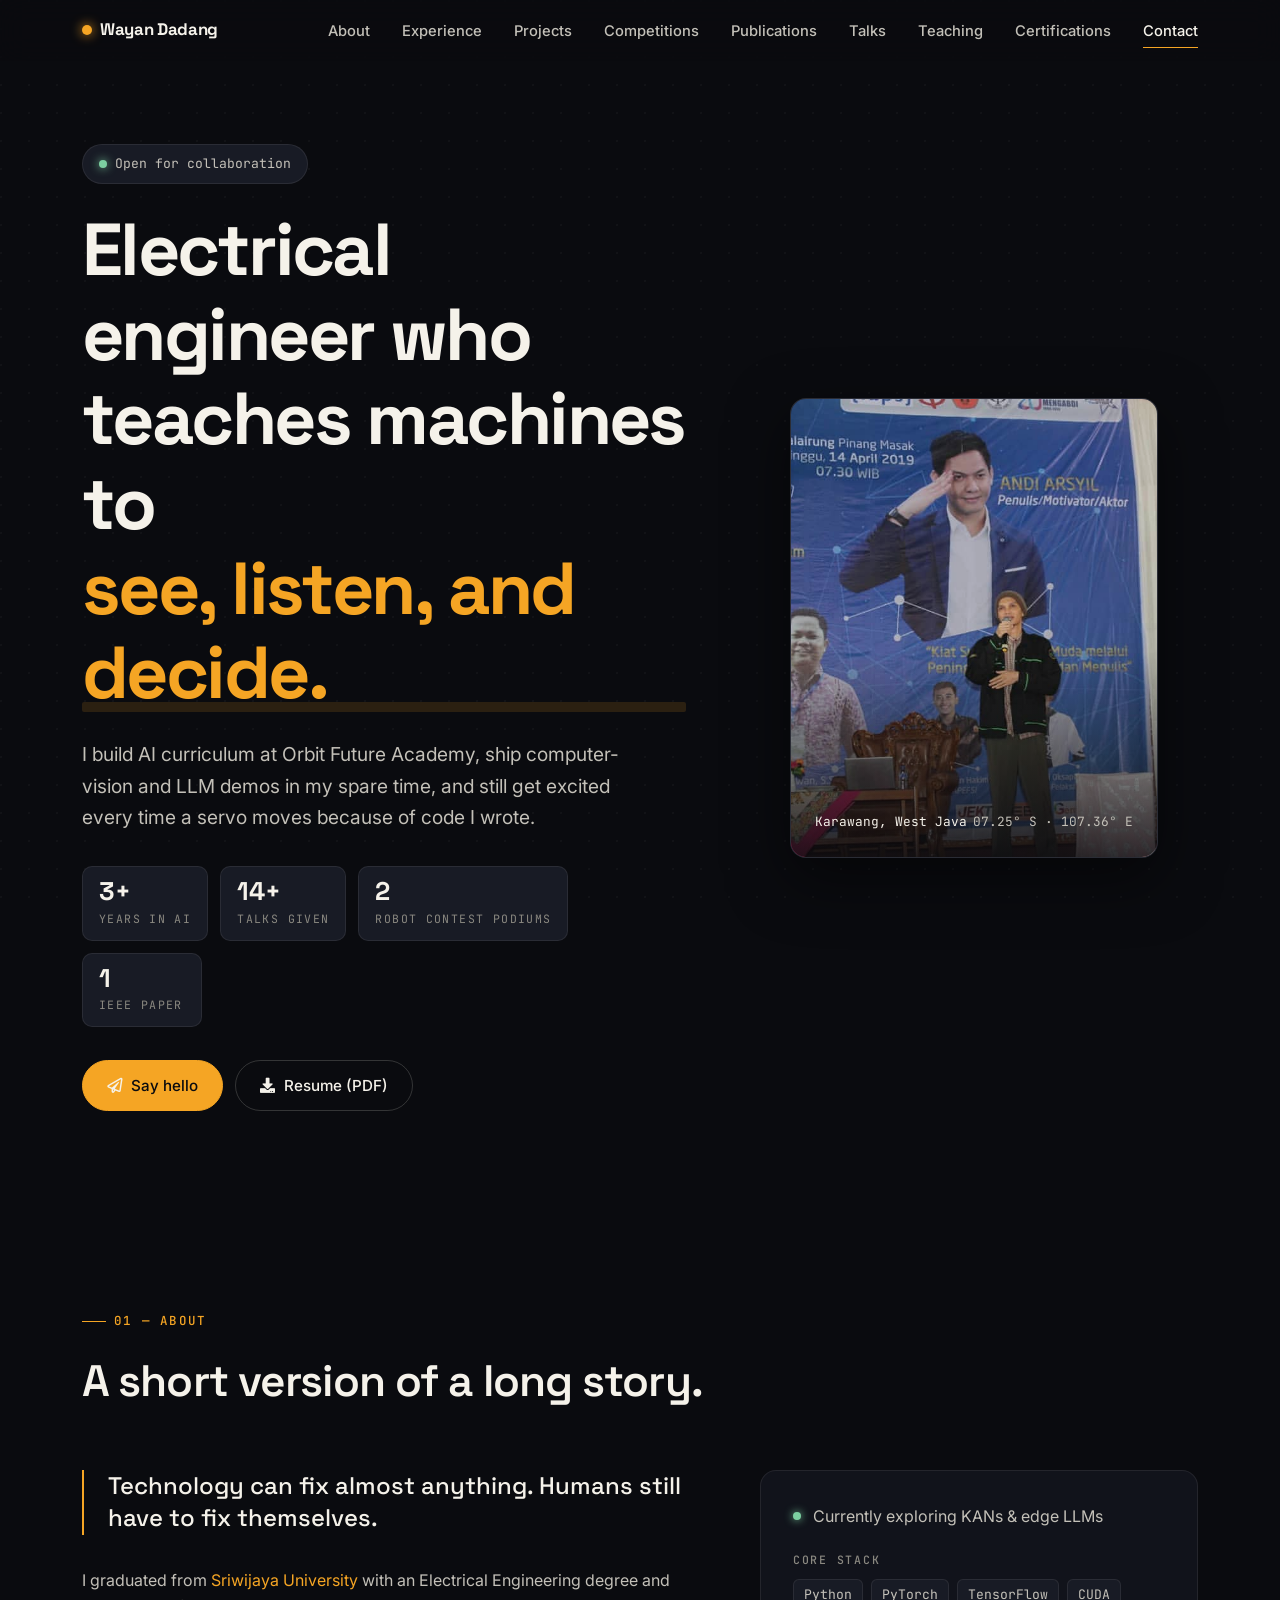
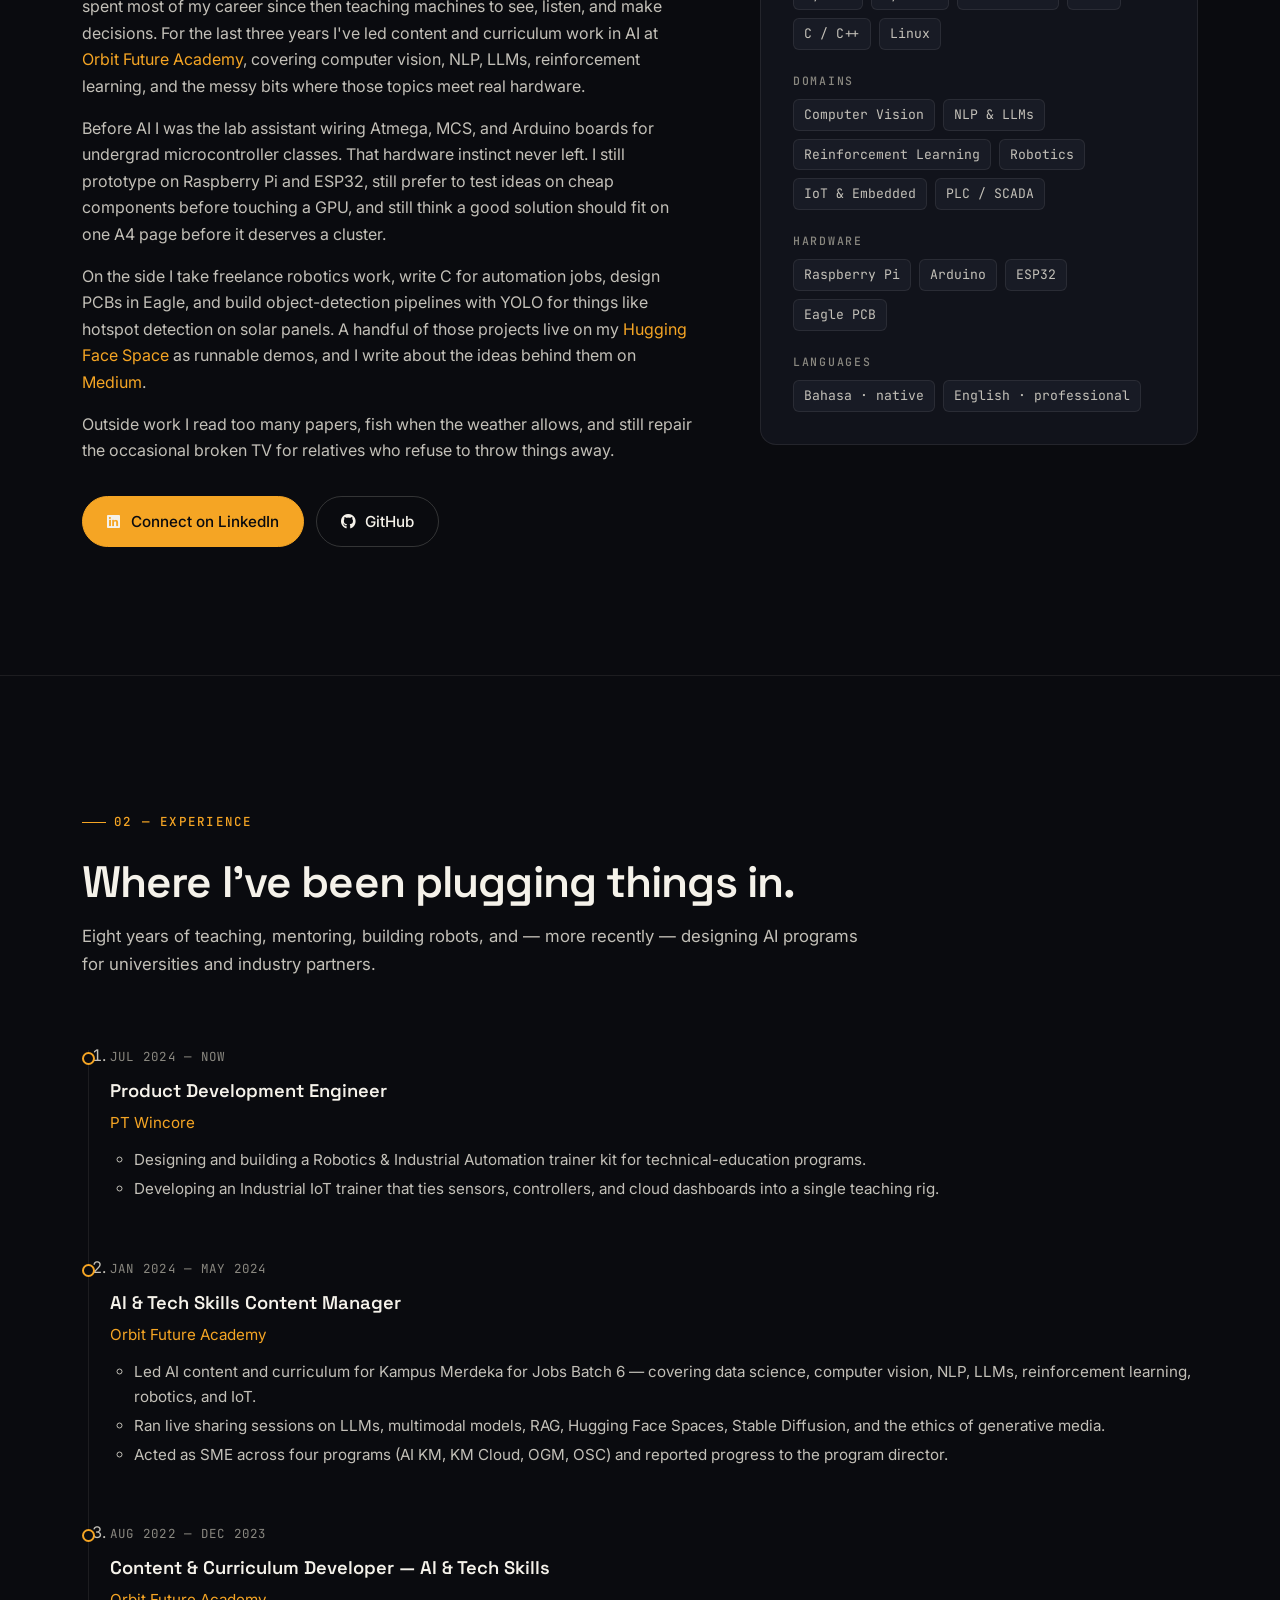
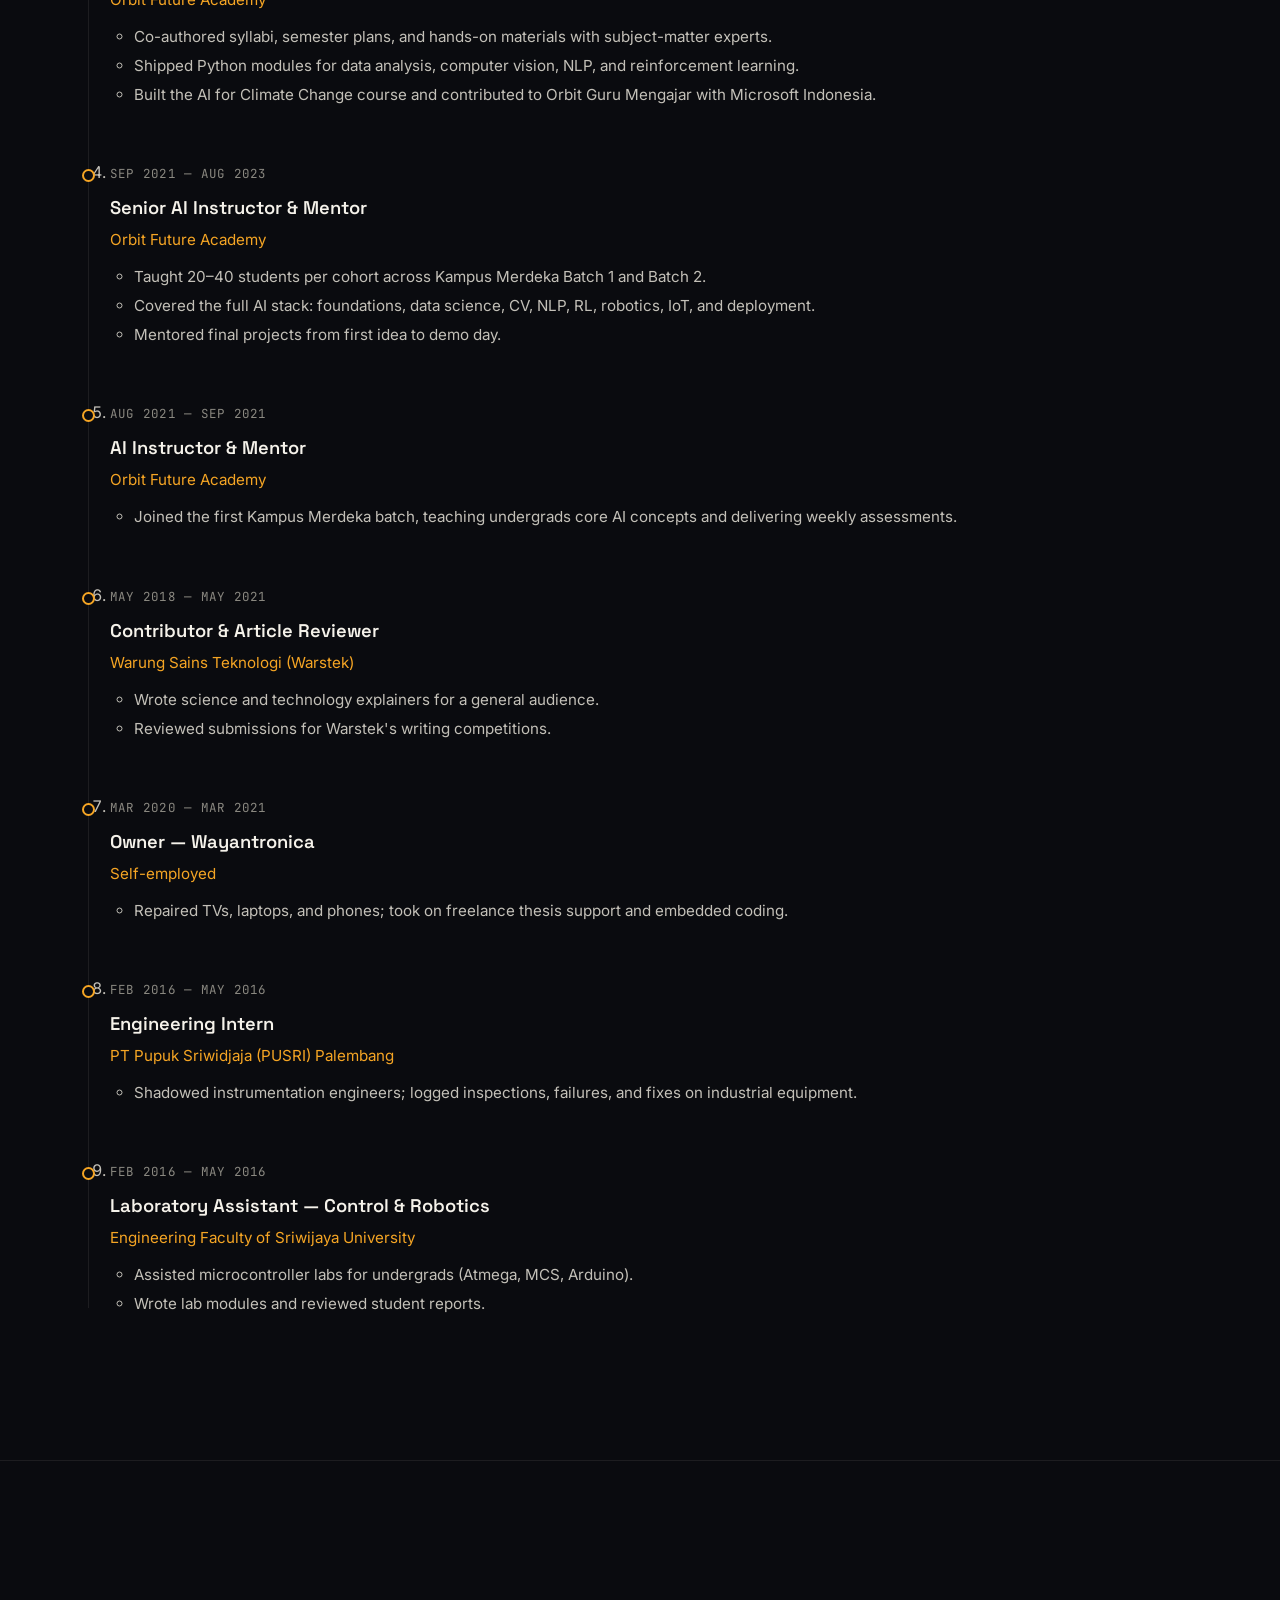
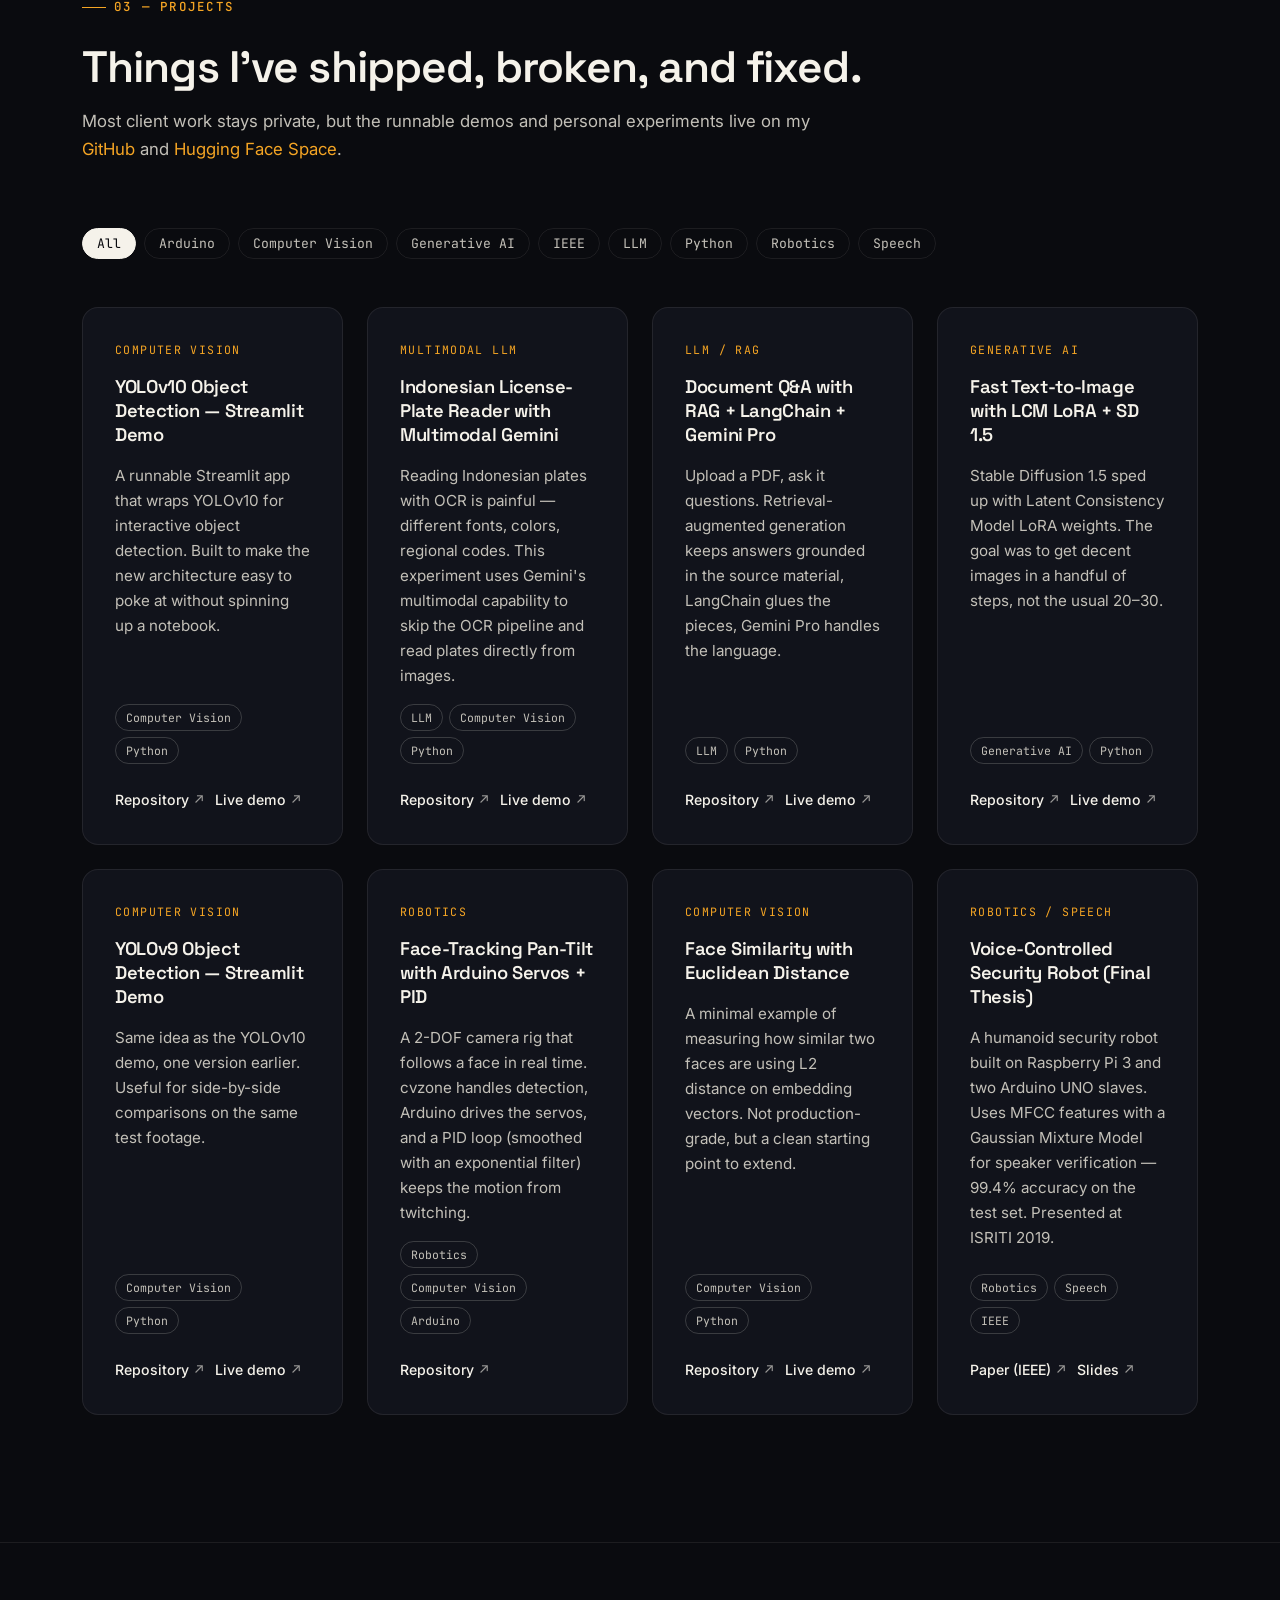
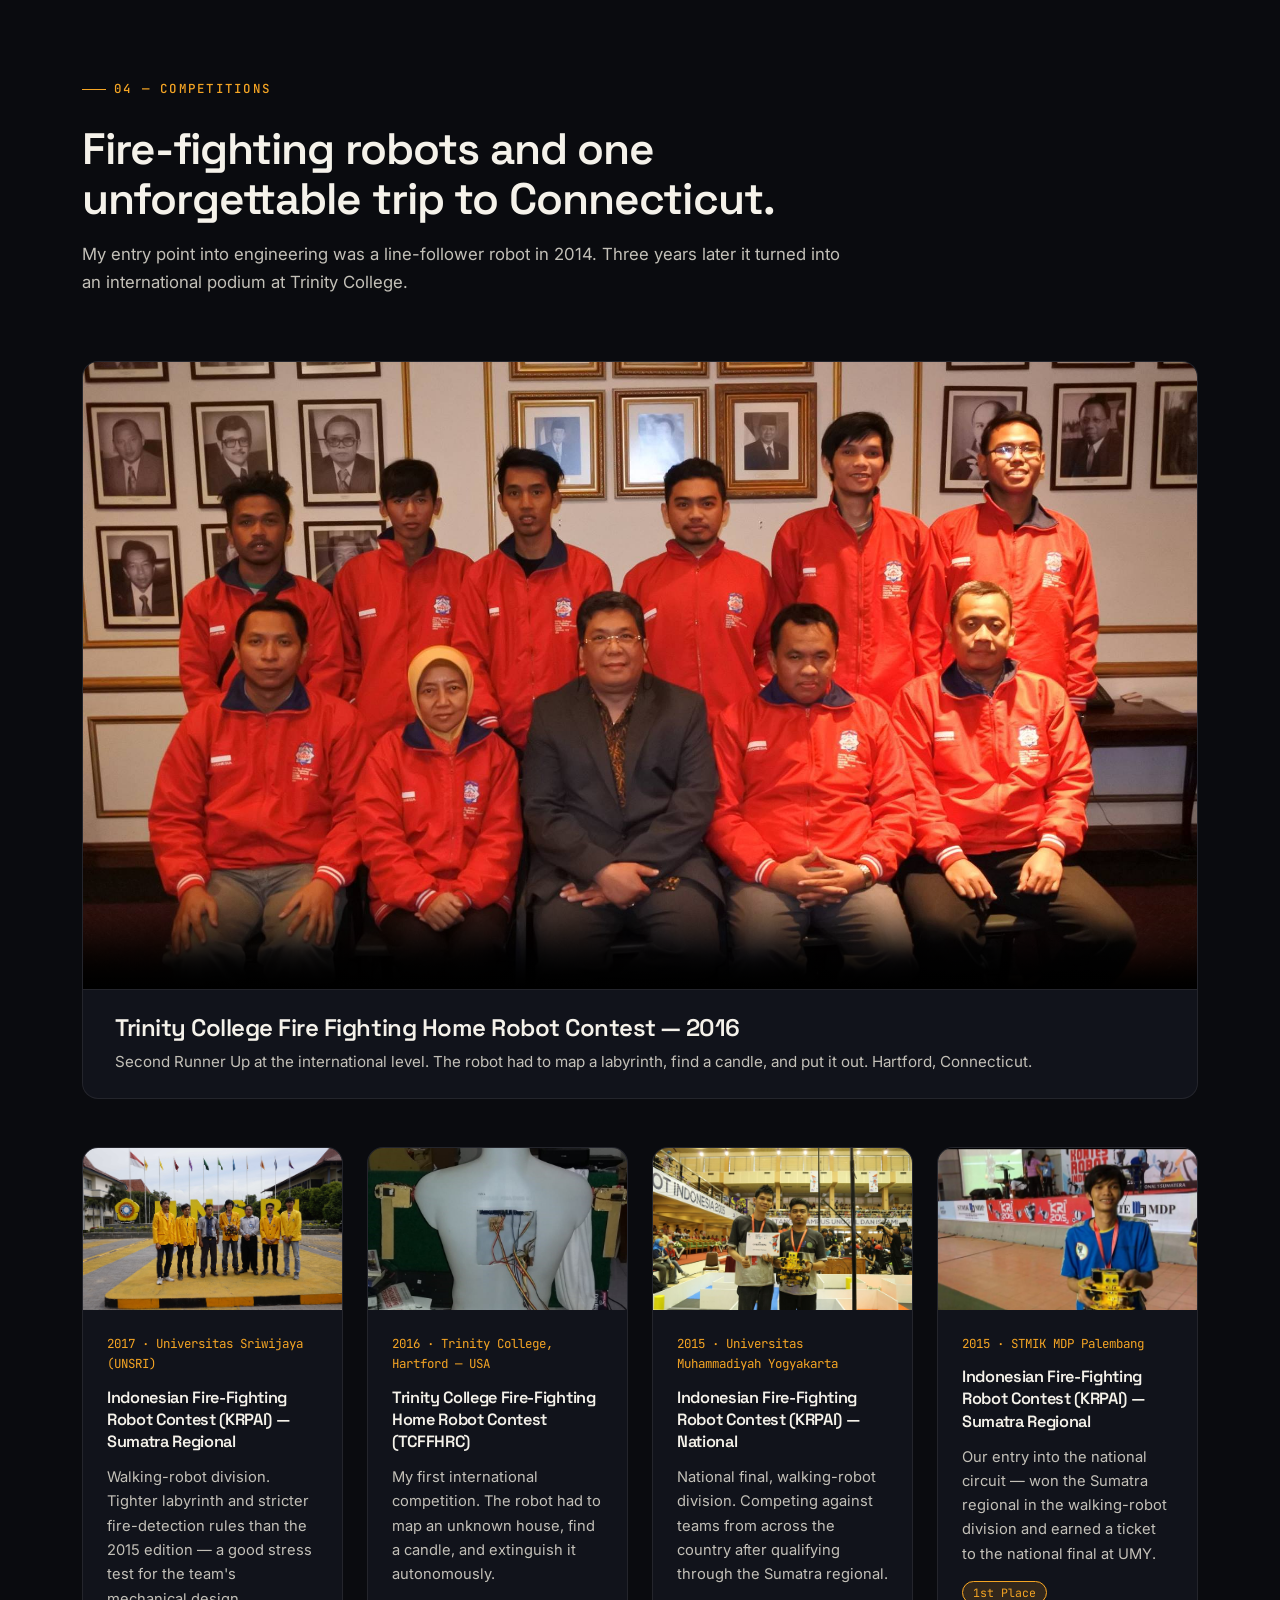
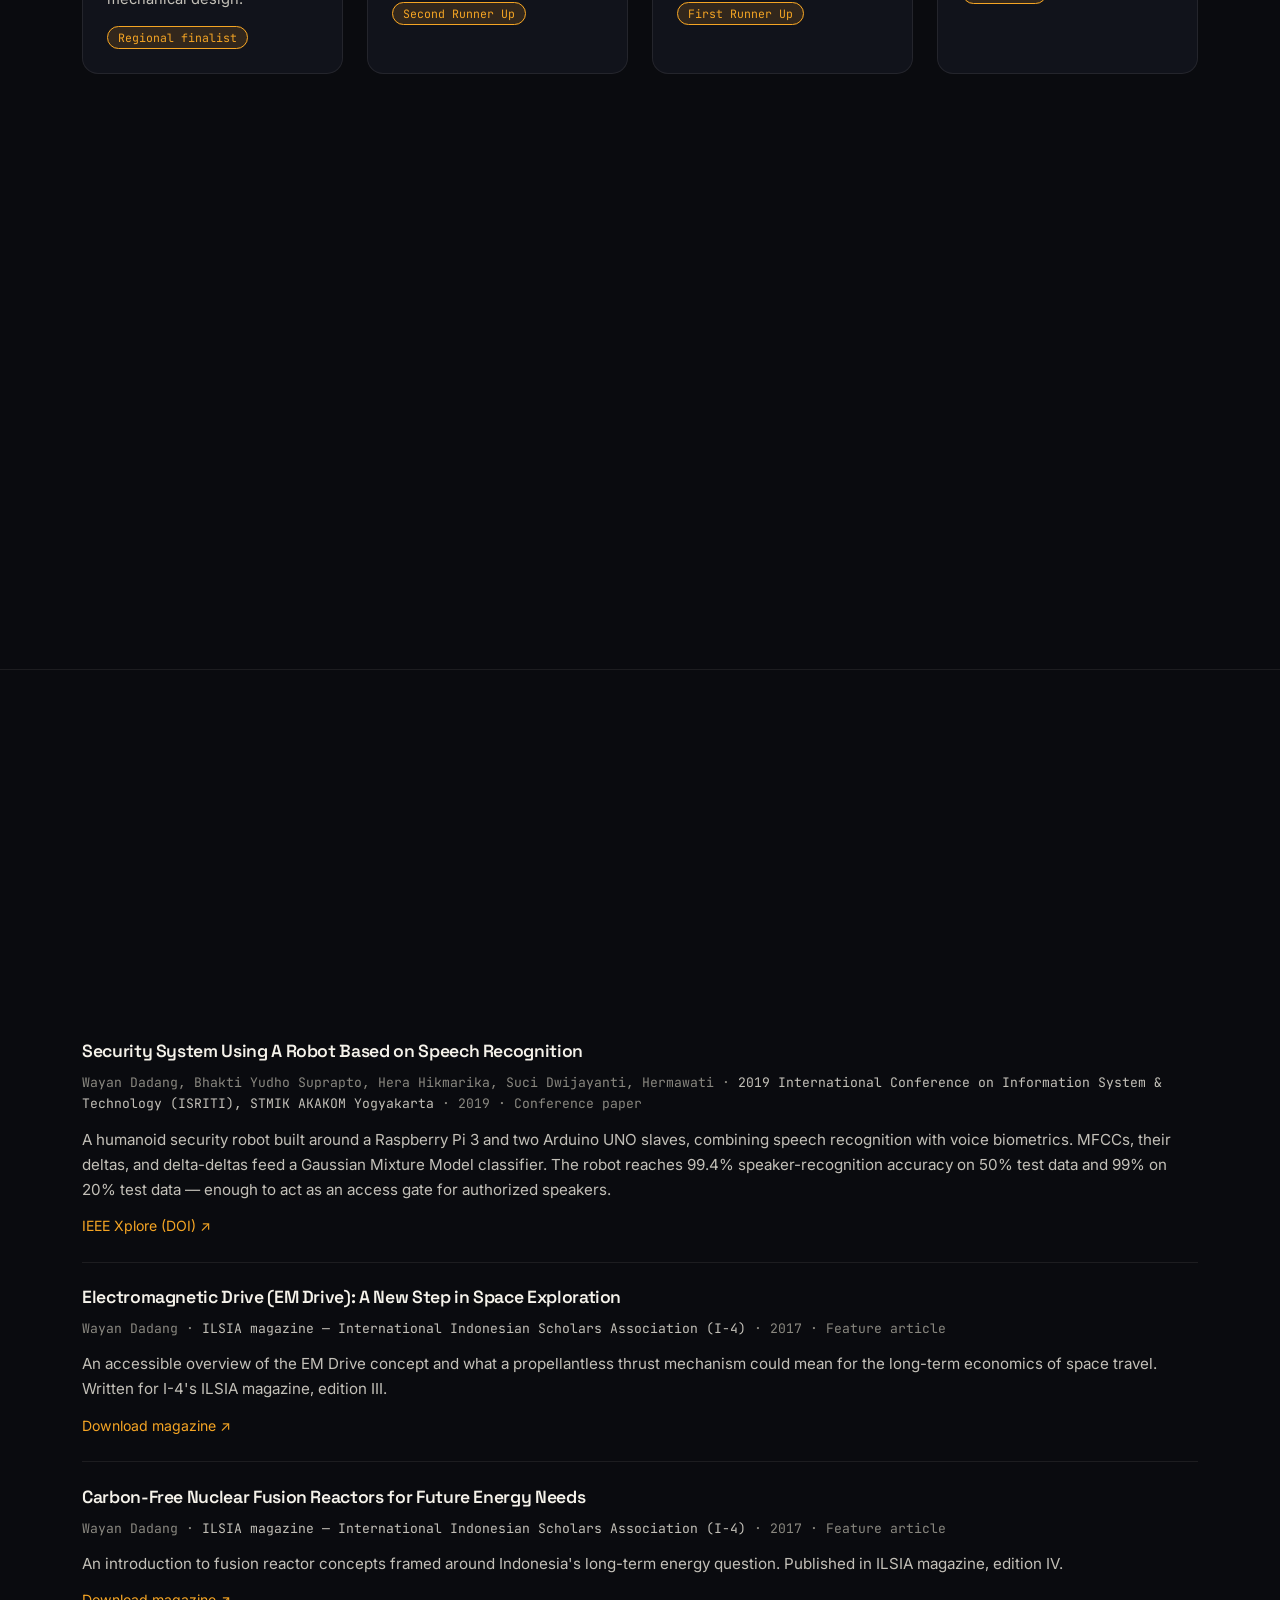
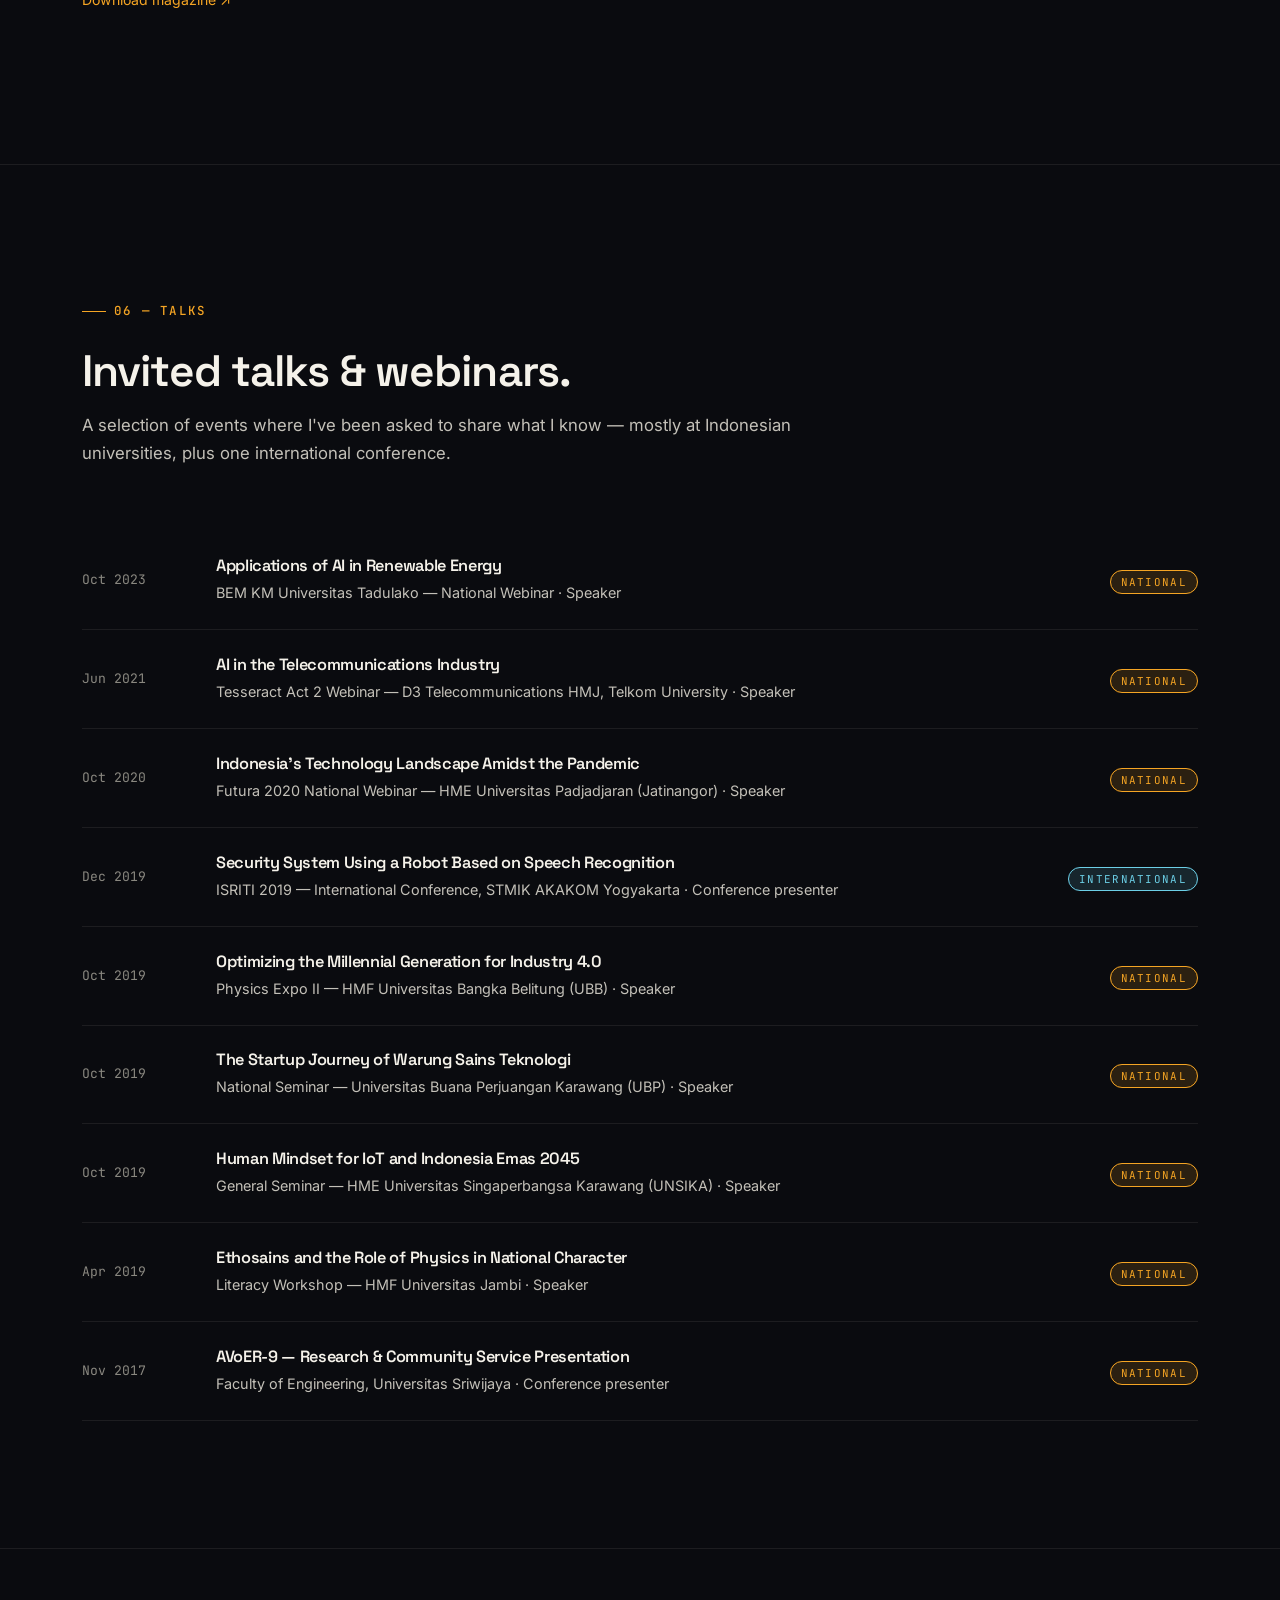
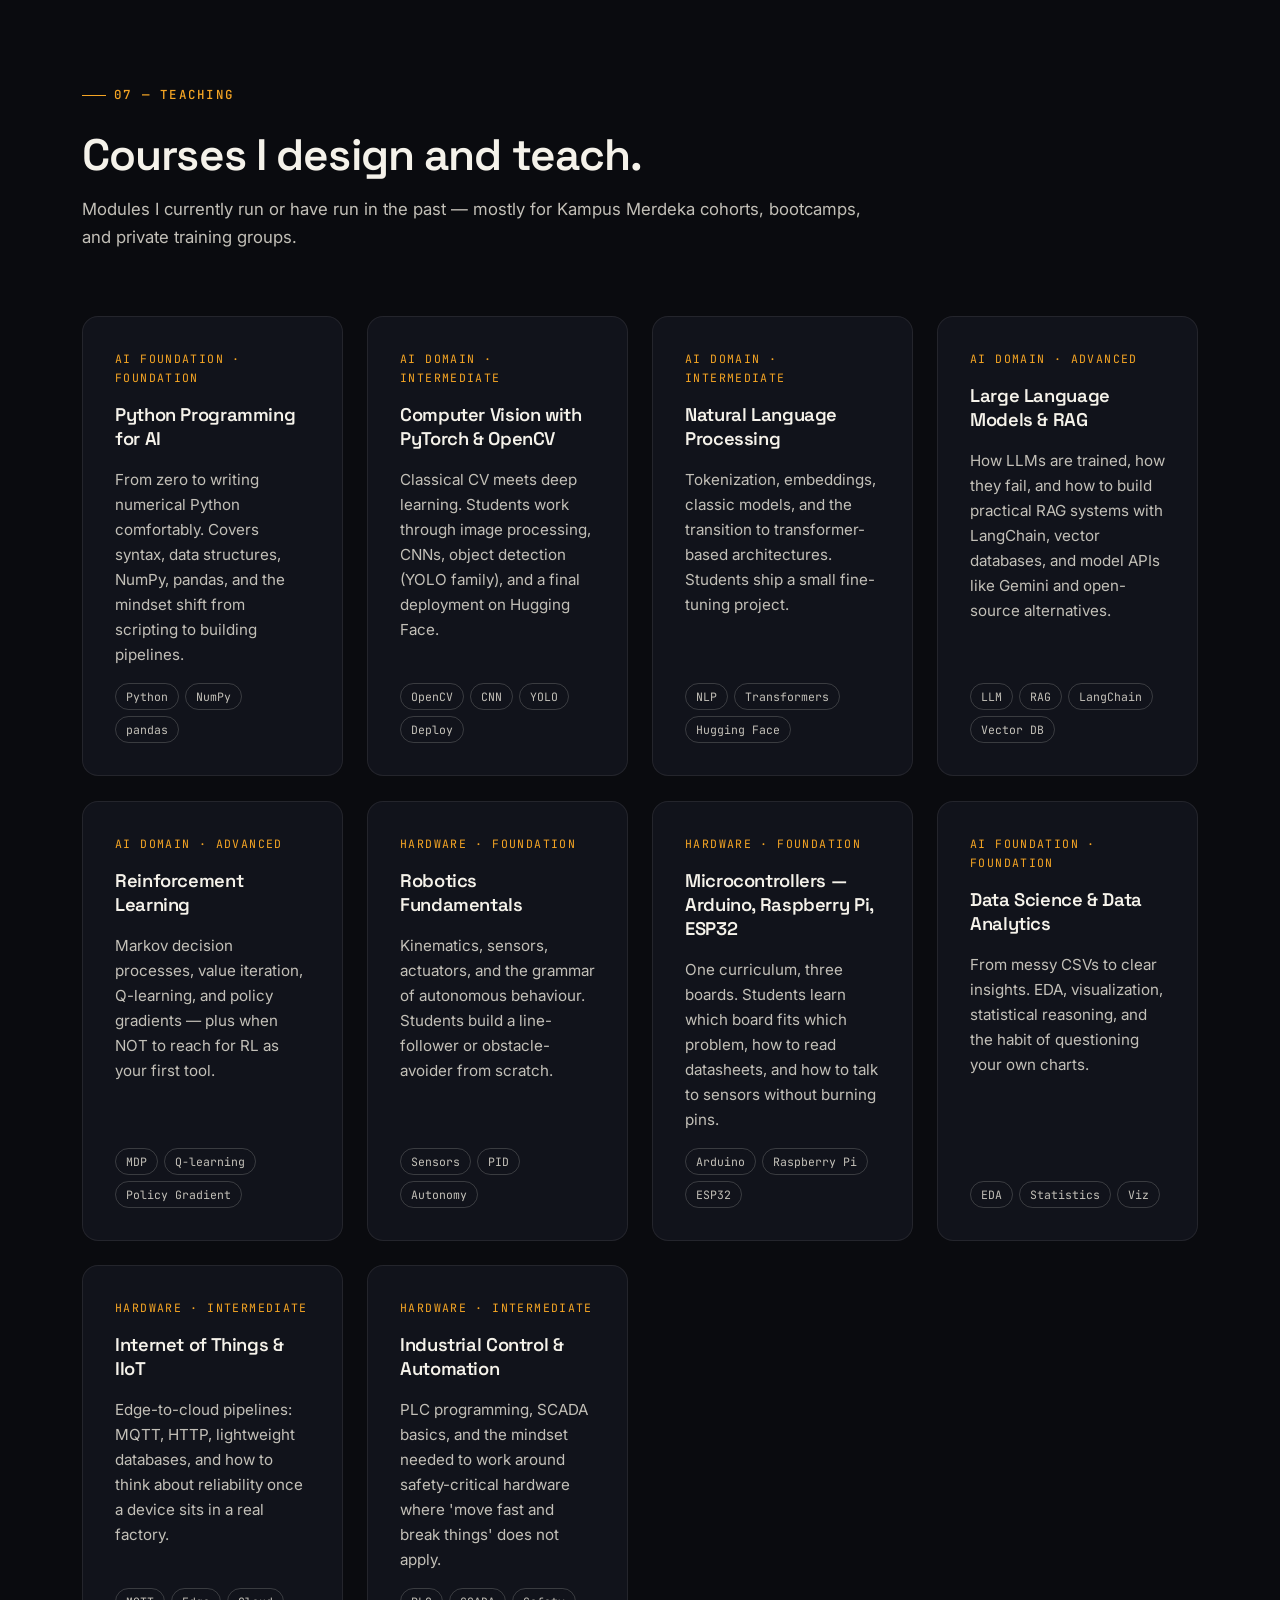
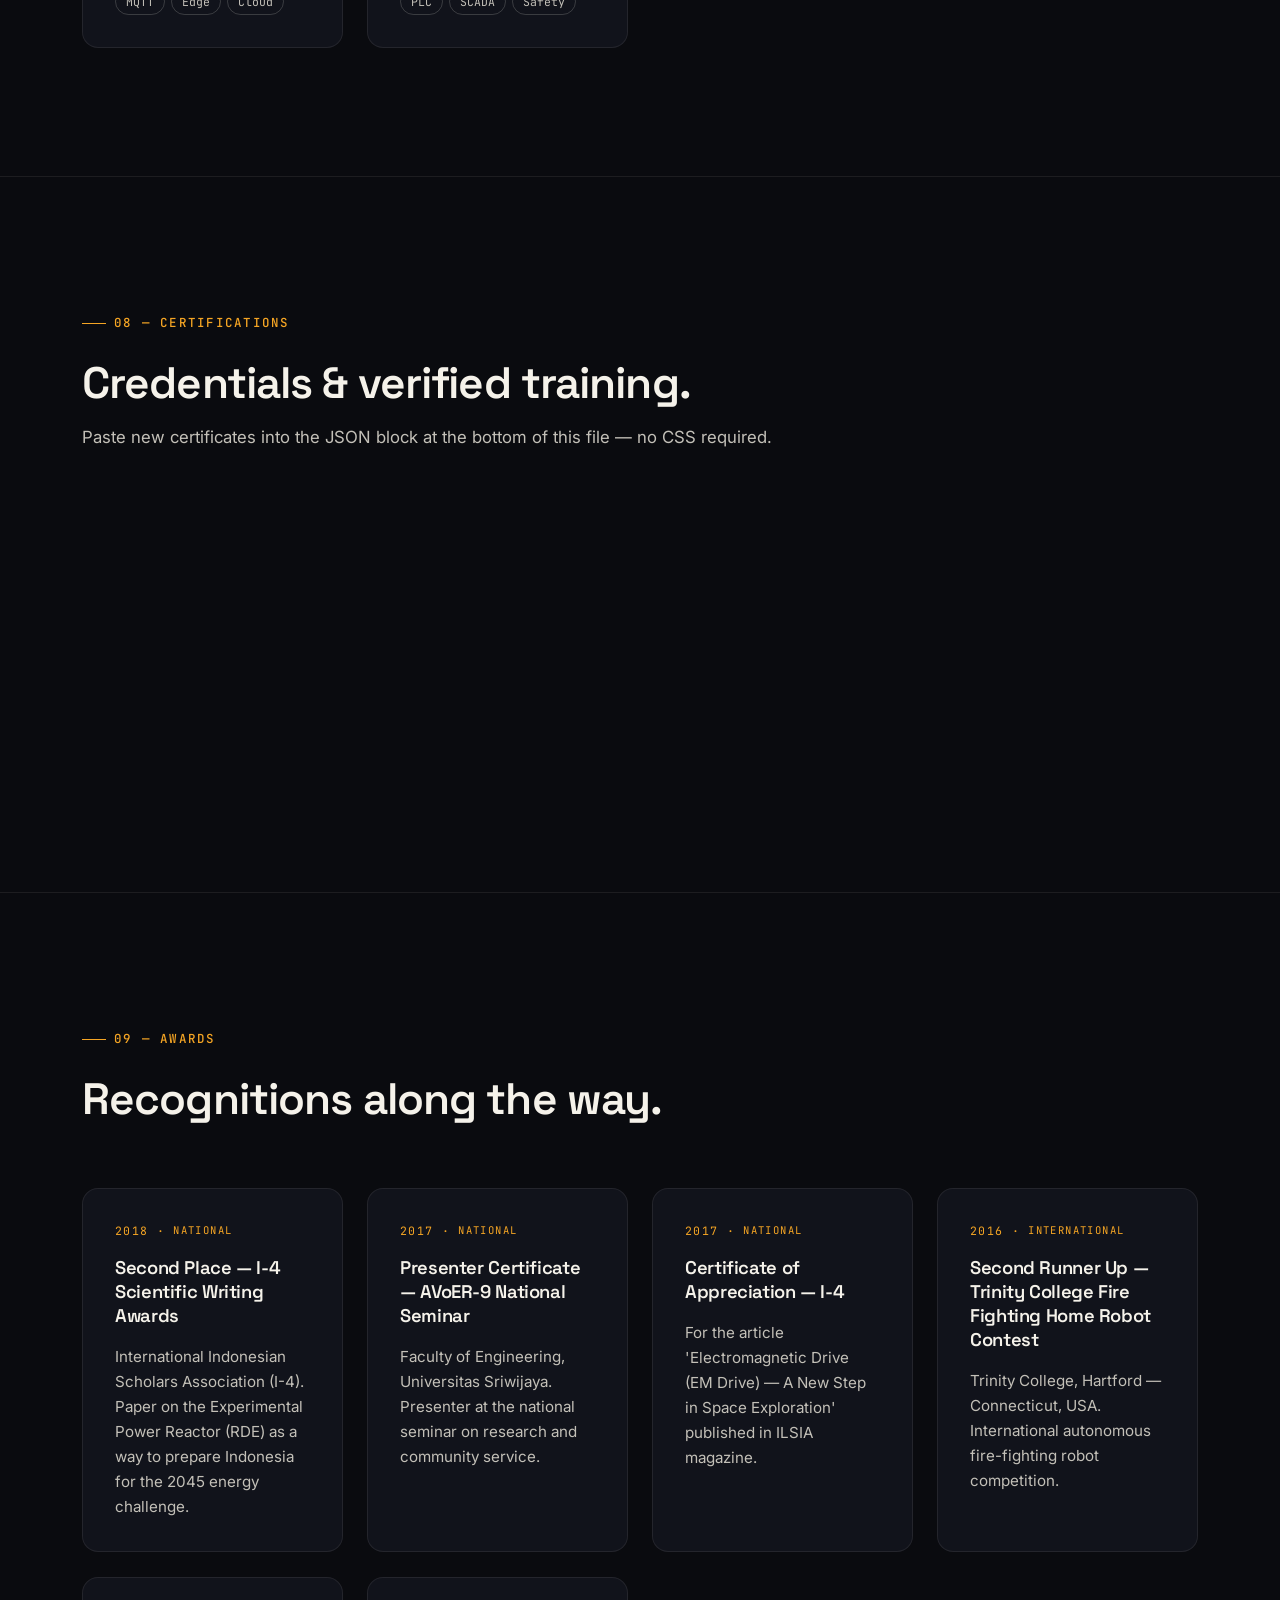
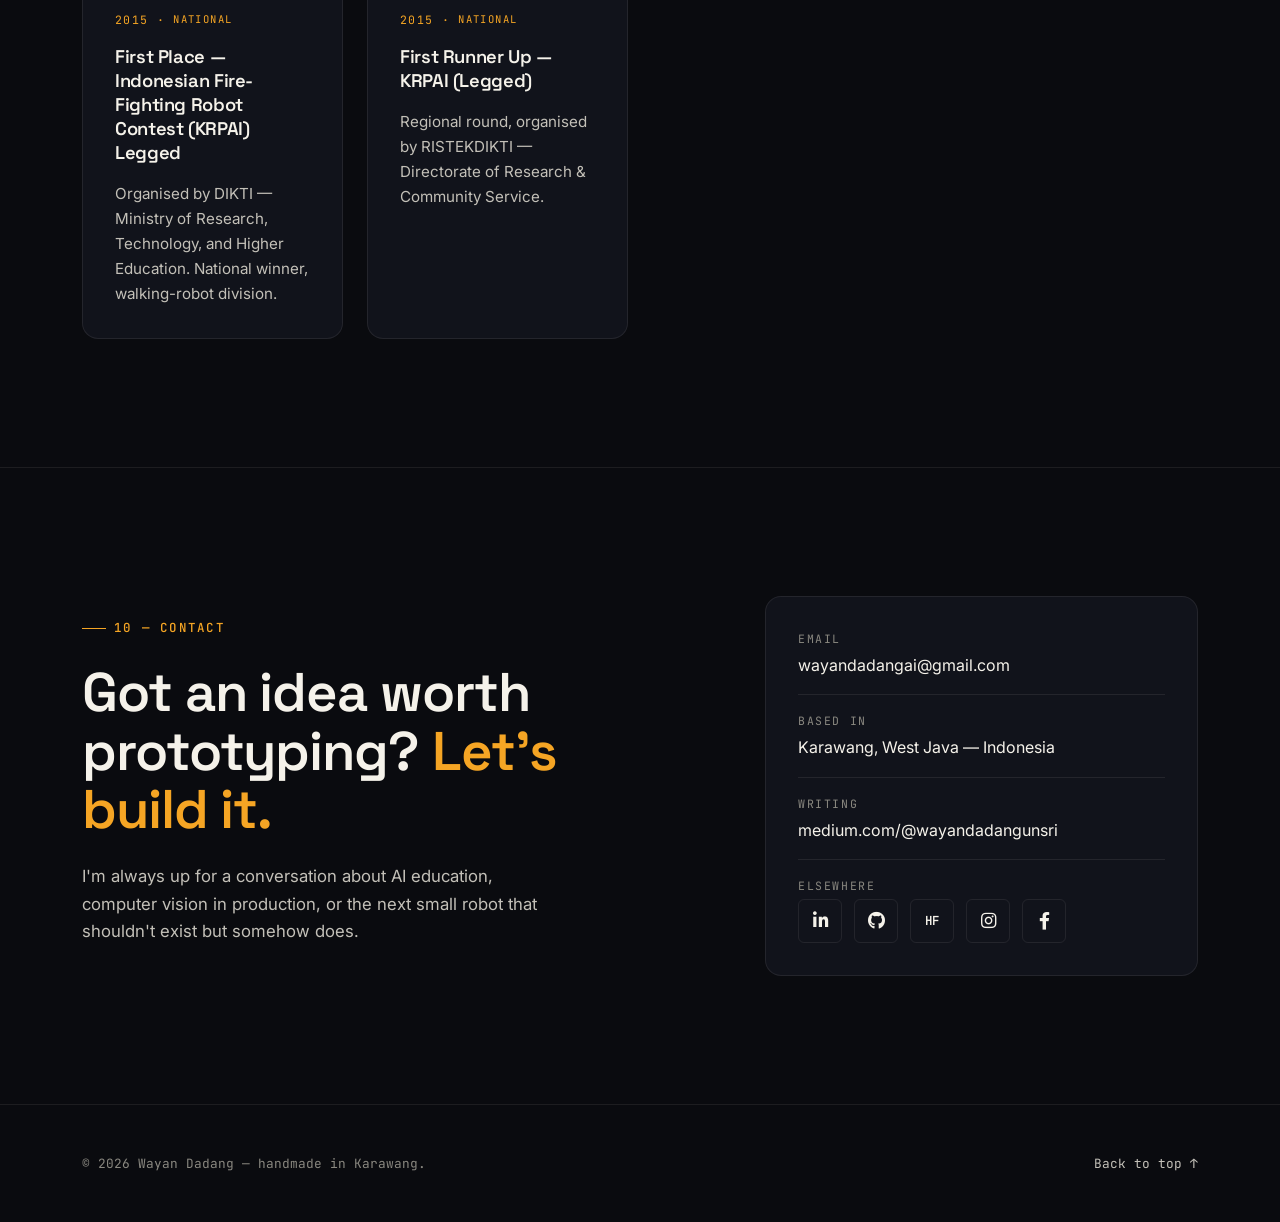
==== commit 3eb2125c: "Redesign portfolio with 'Signal' design system - Rewrite index.html around semantic, data-driven sec" ====
--- a/index.html
+++ b/index.html
@@ -1,846 +1,913 @@
-<!DOCTYPE HTML>
-<!--
-	Dimension by HTML5 UP
-	html5up.net | @ajlkn
-	Free for personal and commercial use under the CCA 3.0 license (html5up.net/license)
--->
-<html>
-	<head>
-                <title>Wayan Dadang</title>
-                <meta charset="utf-8" />
-                <meta name="viewport" content="width=device-width, initial-scale=1.0" />
-                <link rel="stylesheet" href="assets/css/main.css" />
-                <noscript><link rel="stylesheet" href="assets/css/noscript.css" /></noscript>
-                <link rel="icon" href="favicon_io/favicon.ico" type="image/x-icon">
-
-            </head>
-
-	<body class="is-preload">
-
-		<!-- Wrapper -->
-			<div id="wrapper">
-
-				<!-- Header -->
-					<header id="header">
-						<div class="logo">
-							<a href="https://www.linkedin.com/in/wayan-dadang-801757116/" class="icon brands fa-linkedin" target="_blank" rel="noopener" id="logo_header"></a>
+<!DOCTYPE html>
+<html lang="en">
+<head>
+	<meta charset="utf-8" />
+	<meta name="viewport" content="width=device-width, initial-scale=1" />
+	<meta name="theme-color" content="#0a0b0f" />
+
+	<title>Wayan Dadang — AI Engineer & Robotics Educator</title>
+	<meta name="description" content="Wayan Dadang is an Electrical Engineer turned AI educator. Three years building AI curriculum at Orbit Future Academy, shipping computer-vision and LLM projects, and mentoring the next batch of engineers across Indonesia." />
+	<meta name="author" content="Wayan Dadang" />
+
+	<!-- Open Graph -->
+	<meta property="og:title" content="Wayan Dadang — AI Engineer & Robotics Educator" />
+	<meta property="og:description" content="Electrical Engineer, AI curriculum designer, speaker, and occasional robot repairman." />
+	<meta property="og:image" content="images/speaker.jpg" />
+	<meta property="og:type" content="website" />
+	<meta property="og:url" content="https://wayan123.github.io/" />
+
+	<link rel="icon" href="favicon_io/favicon.ico" type="image/x-icon" />
+
+	<!-- Fonts -->
+	<link rel="preconnect" href="https://fonts.googleapis.com" />
+	<link rel="preconnect" href="https://fonts.gstatic.com" crossorigin />
+	<link href="https://fonts.googleapis.com/css2?family=Inter:wght@400;500;600&family=Space+Grotesk:wght@500;600;700&family=JetBrains+Mono:wght@400;500&display=swap" rel="stylesheet" />
+
+	<!-- Icons (keep existing Font Awesome) -->
+	<link rel="stylesheet" href="assets/css/fontawesome-all.min.css" />
+	<!-- New design system -->
+	<link rel="stylesheet" href="assets/css/portfolio.css" />
+</head>
+
+<body>
+
+	<!-- ========================================================
+	     NAVIGATION
+	     ======================================================== -->
+	<header class="nav" id="top">
+		<div class="container nav__inner">
+			<a class="nav__brand" href="#top">Wayan Dadang</a>
+			<button class="nav__toggle" aria-label="Toggle menu" aria-expanded="false" aria-controls="nav-links">
+				<i class="fas fa-bars" aria-hidden="true"></i>
+			</button>
+			<nav aria-label="Primary">
+				<ul class="nav__links" id="nav-links">
+					<li><a href="#about">About</a></li>
+					<li><a href="#experience">Experience</a></li>
+					<li><a href="#projects">Projects</a></li>
+					<li><a href="#competitions">Competitions</a></li>
+					<li><a href="#publications">Publications</a></li>
+					<li><a href="#talks">Talks</a></li>
+					<li><a href="#teaching">Teaching</a></li>
+					<li><a href="#certifications">Certifications</a></li>
+					<li><a href="#contact">Contact</a></li>
+				</ul>
+			</nav>
+		</div>
+	</header>
+
+	<!-- ========================================================
+	     HERO
+	     ======================================================== -->
+	<section class="hero container" aria-labelledby="hero-title">
+		<div class="hero__grid">
+			<div class="hero__copy">
+				<span class="hero__tag reveal">
+					<span class="dot" aria-hidden="true"></span>
+					Open for collaboration
+				</span>
+				<h1 id="hero-title" class="hero__title reveal" data-delay="1">
+					Electrical engineer who teaches machines to
+					<span class="accent">see, listen, and decide.</span>
+				</h1>
+				<p class="hero__lead reveal" data-delay="2">
+					I build AI curriculum at Orbit Future Academy, ship computer-vision
+					and LLM demos in my spare time, and still get excited every time a
+					servo moves because of code I wrote.
+				</p>
+				<div class="hero__stats reveal" data-delay="2">
+					<div class="stat">
+						<span class="stat__num">3+</span>
+						<span class="stat__label">Years in AI</span>
+					</div>
+					<div class="stat">
+						<span class="stat__num">14+</span>
+						<span class="stat__label">Talks given</span>
+					</div>
+					<div class="stat">
+						<span class="stat__num">2</span>
+						<span class="stat__label">Robot contest podiums</span>
+					</div>
+					<div class="stat">
+						<span class="stat__num">1</span>
+						<span class="stat__label">IEEE paper</span>
+					</div>
+				</div>
+				<div class="hero__cta reveal" data-delay="3">
+					<a class="btn btn--primary" href="#contact">
+						<i class="far fa-paper-plane btn__icon" aria-hidden="true"></i>
+						Say hello
+					</a>
+					<a class="btn" href="https://drive.usercontent.google.com/u/0/uc?id=1JGEjgFV0famIDfIcprJt-hyXb8Kwnwlp&export=download" target="_blank" rel="noopener">
+						<i class="fas fa-download btn__icon" aria-hidden="true"></i>
+						Resume (PDF)
+					</a>
+				</div>
+			</div>
+			<figure class="hero__portrait reveal" data-delay="2">
+				<img src="images/speaker.jpg" alt="Wayan Dadang speaking at an AI event" loading="eager" />
+				<figcaption class="hero__caption">
+					<span>Karawang, West Java</span>
+					<span class="loc">07.25° S · 107.36° E</span>
+				</figcaption>
+			</figure>
+		</div>
+	</section>
+
+	<!-- ========================================================
+	     ABOUT
+	     ======================================================== -->
+	<section class="block" id="about" aria-labelledby="about-title">
+		<div class="container">
+			<header class="section-head reveal">
+				<span class="eyebrow">01 — About</span>
+				<h2 id="about-title">A short version of a long story.</h2>
+			</header>
+
+			<div class="about__grid">
+				<div class="about__copy">
+					<div class="pull-quote reveal">
+						<p>Technology can fix almost anything. Humans still have to fix themselves.</p>
+					</div>
+
+					<p class="reveal">
+						I graduated from
+						<a href="https://unsri.ac.id/" target="_blank" rel="noopener">Sriwijaya University</a>
+						with an Electrical Engineering degree and spent most of my career since then teaching
+						machines to see, listen, and make decisions. For the last three years I've led
+						content and curriculum work in AI at
+						<a href="https://orbitfutureacademy.id/" target="_blank" rel="noopener">Orbit Future Academy</a>,
+						covering computer vision, NLP, LLMs, reinforcement learning, and the messy bits
+						where those topics meet real hardware.
+					</p>
+
+					<p class="reveal" data-delay="1">
+						Before AI I was the lab assistant wiring Atmega, MCS, and Arduino boards for
+						undergrad microcontroller classes. That hardware instinct never left. I still
+						prototype on Raspberry Pi and ESP32, still prefer to test ideas on cheap
+						components before touching a GPU, and still think a good solution should fit on
+						one A4 page before it deserves a cluster.
+					</p>
+
+					<p class="reveal" data-delay="2">
+						On the side I take freelance robotics work, write C for automation jobs, design
+						PCBs in Eagle, and build object-detection pipelines with YOLO for things like
+						hotspot detection on solar panels. A handful of those projects live on my
+						<a href="https://huggingface.co/wayandadang/" target="_blank" rel="noopener">Hugging Face Space</a>
+						as runnable demos, and I write about the ideas behind them on
+						<a href="https://medium.com/@wayandadangunsri/" target="_blank" rel="noopener">Medium</a>.
+					</p>
+
+					<p class="reveal" data-delay="2">
+						Outside work I read too many papers, fish when the weather allows, and still repair
+						the occasional broken TV for relatives who refuse to throw things away.
+					</p>
+
+					<div class="hero__cta reveal" data-delay="3" style="margin-top:2rem">
+						<a class="btn btn--primary" href="https://www.linkedin.com/in/wayan-dadang-801757116/" target="_blank" rel="noopener">
+							<i class="fab fa-linkedin btn__icon" aria-hidden="true"></i>
+							Connect on LinkedIn
+						</a>
+						<a class="btn" href="https://github.com/Wayan123" target="_blank" rel="noopener">
+							<i class="fab fa-github btn__icon" aria-hidden="true"></i>
+							GitHub
+						</a>
+					</div>
+				</div>
+
+				<aside class="about__meta reveal" data-delay="1">
+					<div>
+						<div class="focus-row">
+							<span class="dot"></span>
+							<span>Currently exploring KANs &amp; edge LLMs</span>
 						</div>
-						<div class="content">
-							<div class="inner">
-								<h1>Wayan Dadang</h1>
-								<p>Artificial Intelligence, Robotic, Programming, Electronics, Electrical, IoT, Embedded System, and Automation Engineering</p>
-							</div>
+					</div>
+					<div>
+						<h4>Core stack</h4>
+						<ul>
+							<li>Python</li>
+							<li>PyTorch</li>
+							<li>TensorFlow</li>
+							<li>CUDA</li>
+							<li>C / C++</li>
+							<li>Linux</li>
+						</ul>
+					</div>
+					<div>
+						<h4>Domains</h4>
+						<ul>
+							<li>Computer Vision</li>
+							<li>NLP &amp; LLMs</li>
+							<li>Reinforcement Learning</li>
+							<li>Robotics</li>
+							<li>IoT &amp; Embedded</li>
+							<li>PLC / SCADA</li>
+						</ul>
+					</div>
+					<div>
+						<h4>Hardware</h4>
+						<ul>
+							<li>Raspberry Pi</li>
+							<li>Arduino</li>
+							<li>ESP32</li>
+							<li>Eagle PCB</li>
+						</ul>
+					</div>
+					<div>
+						<h4>Languages</h4>
+						<ul>
+							<li>Bahasa · native</li>
+							<li>English · professional</li>
+						</ul>
+					</div>
+				</aside>
+			</div>
+		</div>
+	</section>
+
+	<!-- ========================================================
+	     EXPERIENCE (Timeline)
+	     ======================================================== -->
+	<section class="block" id="experience" aria-labelledby="exp-title">
+		<div class="container">
+			<header class="section-head reveal">
+				<span class="eyebrow">02 — Experience</span>
+				<h2 id="exp-title">Where I've been plugging things in.</h2>
+				<p>Eight years of teaching, mentoring, building robots, and — more recently — designing AI programs for universities and industry partners.</p>
+			</header>
+			<ol class="timeline" id="exp-mount" aria-label="Work experience timeline"></ol>
+		</div>
+	</section>
+
+	<!-- ========================================================
+	     PROJECTS
+	     ======================================================== -->
+	<section class="block" id="projects" aria-labelledby="proj-title">
+		<div class="container">
+			<header class="section-head reveal">
+				<span class="eyebrow">03 — Projects</span>
+				<h2 id="proj-title">Things I've shipped, broken, and fixed.</h2>
+				<p>Most client work stays private, but the runnable demos and personal experiments live on my <a href="https://github.com/Wayan123" target="_blank" rel="noopener">GitHub</a> and <a href="https://huggingface.co/wayandadang" target="_blank" rel="noopener">Hugging Face Space</a>.</p>
+			</header>
+
+			<div class="filters reveal" id="proj-filters" role="tablist" aria-label="Project filters"></div>
+			<div class="grid grid--3" id="proj-mount" aria-live="polite"></div>
+		</div>
+	</section>
+
+	<!-- ========================================================
+	     COMPETITIONS
+	     ======================================================== -->
+	<section class="block" id="competitions" aria-labelledby="comp-title">
+		<div class="container">
+			<header class="section-head reveal">
+				<span class="eyebrow">04 — Competitions</span>
+				<h2 id="comp-title">Fire-fighting robots and one unforgettable trip to Connecticut.</h2>
+				<p>My entry point into engineering was a line-follower robot in 2014. Three years later it turned into an international podium at Trinity College.</p>
+			</header>
+
+			<div class="comp-hero reveal">
+				<video controls preload="metadata" poster="images/bg.jpg" aria-label="Trinity College Fire Fighting Home Robot Contest 2016">
+					<source src="videos/trinity.mp4" type="video/mp4" />
+					Your browser does not support embedded video.
+				</video>
+				<div class="comp-hero__caption">
+					<h3>Trinity College Fire Fighting Home Robot Contest — 2016</h3>
+					<p>Second Runner Up at the international level. The robot had to map a labyrinth, find a candle, and put it out. Hartford, Connecticut.</p>
+				</div>
+			</div>
+
+			<div class="grid grid--3" id="comp-mount"></div>
+		</div>
+	</section>
+
+	<!-- ========================================================
+	     PUBLICATIONS
+	     ======================================================== -->
+	<section class="block" id="publications" aria-labelledby="pub-title">
+		<div class="container">
+			<header class="section-head reveal">
+				<span class="eyebrow">05 — Publications</span>
+				<h2 id="pub-title">Papers, proceedings, and the occasional long-form article.</h2>
+			</header>
+			<div id="pub-mount"></div>
+		</div>
+	</section>
+
+	<!-- ========================================================
+	     TALKS
+	     ======================================================== -->
+	<section class="block" id="talks" aria-labelledby="talk-title">
+		<div class="container">
+			<header class="section-head reveal">
+				<span class="eyebrow">06 — Talks</span>
+				<h2 id="talk-title">Invited talks &amp; webinars.</h2>
+				<p>A selection of events where I've been asked to share what I know — mostly at Indonesian universities, plus one international conference.</p>
+			</header>
+			<div class="talk-list" id="talk-mount"></div>
+		</div>
+	</section>
+
+	<!-- ========================================================
+	     TEACHING (Courses I run)
+	     ======================================================== -->
+	<section class="block" id="teaching" aria-labelledby="teach-title">
+		<div class="container">
+			<header class="section-head reveal">
+				<span class="eyebrow">07 — Teaching</span>
+				<h2 id="teach-title">Courses I design and teach.</h2>
+				<p>Modules I currently run or have run in the past — mostly for Kampus Merdeka cohorts, bootcamps, and private training groups.</p>
+			</header>
+			<div class="grid grid--3" id="course-mount"></div>
+		</div>
+	</section>
+
+	<!-- ========================================================
+	     CERTIFICATIONS
+	     ======================================================== -->
+	<section class="block" id="certifications" aria-labelledby="cert-title">
+		<div class="container">
+			<header class="section-head reveal">
+				<span class="eyebrow">08 — Certifications</span>
+				<h2 id="cert-title">Credentials &amp; verified training.</h2>
+				<p>Paste new certificates into the JSON block at the bottom of this file — no CSS required.</p>
+			</header>
+			<div class="grid grid--3" id="cert-mount"></div>
+		</div>
+	</section>
+
+	<!-- ========================================================
+	     AWARDS
+	     ======================================================== -->
+	<section class="block" id="awards" aria-labelledby="awards-title">
+		<div class="container">
+			<header class="section-head reveal">
+				<span class="eyebrow">09 — Awards</span>
+				<h2 id="awards-title">Recognitions along the way.</h2>
+			</header>
+			<div class="grid grid--3" id="awards-mount"></div>
+		</div>
+	</section>
+
+	<!-- ========================================================
+	     CONTACT
+	     ======================================================== -->
+	<section class="block" id="contact" aria-labelledby="contact-title">
+		<div class="container">
+			<div class="contact-block">
+				<div class="reveal">
+					<span class="eyebrow">10 — Contact</span>
+					<h2 id="contact-title">Got an idea worth prototyping? <em>Let's build it.</em></h2>
+					<p>I'm always up for a conversation about AI education, computer vision in production, or the next small robot that shouldn't exist but somehow does.</p>
+				</div>
+				<div class="contact-card reveal" data-delay="1">
+					<div class="contact-row">
+						<span class="label">Email</span>
+						<a class="value" href="mailto:wayandadangai@gmail.com">wayandadangai@gmail.com</a>
+					</div>
+					<div class="contact-row">
+						<span class="label">Based in</span>
+						<span class="value">Karawang, West Java — Indonesia</span>
+					</div>
+					<div class="contact-row">
+						<span class="label">Writing</span>
+						<a class="value" href="https://medium.com/@wayandadangunsri/" target="_blank" rel="noopener">medium.com/@wayandadangunsri</a>
+					</div>
+					<div class="contact-row">
+						<span class="label">Elsewhere</span>
+						<div class="socials">
+							<a class="social" href="https://www.linkedin.com/in/wayan-dadang-801757116/" target="_blank" rel="noopener" aria-label="LinkedIn"><i class="fab fa-linkedin-in"></i></a>
+							<a class="social" href="https://github.com/Wayan123" target="_blank" rel="noopener" aria-label="GitHub"><i class="fab fa-github"></i></a>
+							<a class="social" href="https://huggingface.co/wayandadang" target="_blank" rel="noopener" aria-label="Hugging Face">
+								<span style="font-family:var(--font-mono);font-weight:600;font-size:.78rem">HF</span>
+							</a>
+							<a class="social" href="https://www.instagram.com/wayandadang.ai/" target="_blank" rel="noopener" aria-label="Instagram"><i class="fab fa-instagram"></i></a>
+							<a class="social" href="https://www.facebook.com/wayandadangphd" target="_blank" rel="noopener" aria-label="Facebook"><i class="fab fa-facebook-f"></i></a>
 						</div>
-						<nav>
-							<ul>
-								<li><a href="#intro">Intro</a></li>
-								<li><a href="#resume">Resume</a></li>
-								<li><a href="#project">Project</a></li>
-								<li><a href="#competition">Competition</a></li>
-								<li><a href="#publication">Publication</a></li>
-								<li><a href="#talks">Talks</a></li>
-								<li><a href="#course">Course</a></li>
-								<li><a href="#certification">Certification</a></li>
-								<li><a href="#contact">Contact</a></li>
-								<!--<li><a href="#elements">Elements</a></li>-->
-							</ul>
-						</nav>
-					</header>
-
-				<!-- Main -->
-					<div id="main">
-
-						<!-- Intro -->
-							<article id="intro">
-								<h2 class="major">Intro</h2>
-								<h3>My inspiration in advanced technology: <strong> Technology can fix everything except humans; they have to fix themselves.</strong></h3>
-								<span class="image main">
-									<source data-srcset='' type="image/webp">
-									<img src="images/robot1.jpg" class="lazyload" alt="fendy image" />
-								</span>
-
-								<p style="text-align:justify">
-                                                                    I am a graduate of Electrical Engineering from <b><i><a href="https://unsri.ac.id/" target="_blank" rel="noopener">Sriwijaya University</a></i></b> with work experience in various fields, such as electronics technician, trainer, and curriculum and content designer for Artificial Intelligence (AI) disciplines, including Computer Vision (CV), Natural Language Processing (NLP), and Reinforcement Learning (RL), both for foundational and mastery programs. With more than 3 years of work experience in AI, I have a strong understanding of AI technology and its application in various industrial sectors.
-                                                                </p>
-                                                                <p style="text-align:justify">
-                                                                    I also take on freelance work by creating robotics projects, working as a C programming language programmer for automation tools, designing PCBs using Eagle, and participating in AI-based projects such as detecting hotspot points on solar panels using Computer Vision and Python, as well as object detection and classification using YOLO and other algorithms. Additionally, I have worked on several projects based on LLM and Stable Diffusion, all of which I deployed on my <b><i><a href="https://huggingface.co/wayandadang/" target="_blank" rel="noopener">Hugging Face Space.</a></i></b>
-                                                                </p>
-
-								<h2>Activities and Hobbies</h2>
-
-                                                                <p style="text-align:justify">
-                                                                    My activities and hobbies are closely related to exploring the latest and most in-depth technologies in various fields. I am passionate about continuously learning the latest developments in Machine Learning and Deep Learning algorithms, such as Kolmogorov Arnold Networks (KAN). I often read articles and scientific journals to stay up-to-date with the latest trends and innovations in the tech world.
-                                                                    <br><br>
-                                                                    I also enjoy working on embedded system projects using devices like Raspberry Pi, Arduino, and ESP32. In these projects, I write optimized code for various applications, ranging from home automation to robotics.
-                                                                    <br><br>
-                                                                    Additionally, I love implementing and deploying AI projects on platforms like Hugging Face Space. I have worked on several projects using stable diffusion and focused on developing code that can run on edge computing with fast and efficient inference. These projects often involve using Computer Vision techniques for object detection and classification with advanced algorithms like <b><i><a href="https://huggingface.co/spaces/wayandadang/yolov9-object-detection/" target="_blank" rel="noopener">YOLO.</a></i></b>
-                                                                    <br><br>
-                                                                    In my leisure time, I enjoy reading books, writing articles in <b><i><a href="https://medium.com/@wayandadangunsri/" target="_blank" rel="noopener">Medium</a></i></b>, and fishing. These activities help me relax and provide a balance to my tech-focused endeavors.
-                                                                    <br><br>
-                                                                    Finally, with a holistic approach to technology, I am always looking for ways to expand my knowledge and skills through personal and collaborative projects. My deep interest in technology not only enriches my knowledge but also gives me satisfaction in creating innovative and effective solutions.
-                                                                </p>
-
-								<ul class="actions special" text-align="center">
-									<li><a href="https://www.linkedin.com/in/wayan-dadang-801757116/" class="primary button" target="_blank" rel="noopener">Say Hello to Wayan 👋🏼</a></li>
-								</ul>
-								
-							</article>
-
-						<!-- Resume -->
-							<article id="resume">
-
-                                                                <ul class="actions special">
-									<li><a href="https://drive.usercontent.google.com/u/0/uc?id=1JGEjgFV0famIDfIcprJt-hyXb8Kwnwlp&export=download" class="button icon solid fa-download" target="_blank" rel="noopener">Download Full Resume</a></li>
-								</ul>
-
-								<u><h1 class="minor">Skills</h1></u>
-                                                                        <p>Python, R, C, Java, Linux, CUDA, Tensorflow, Pytorch, CUDA, Elecronics, Electrical, IoT, Embedded System, AI, Robotics, PLC, SCADA, Public Speaking, Mentoring, Teamwork, Hardworking, Strong analytical skills, and Problem solving</p>
-
-								<u><h1 class="minor">Working Experience</h1></u>
-								<h3 class="minor">Manager Content Artificial Intelligence & Tech Skills - <a href="https://orbitfutureacademy.id/" target="_blank" rel="noopener">Orbit Future Academy</a></h3>
-								<p>January 2024 - May 2024</p>
-								<ul>
-									<li>Creating Artificial Intelligence (AI) content materials for Kampus Merdeka for Jobs Batch 6 (KM 6).</li>
-									<li>Creating Artificial Intelligence (AI) quizzes for Kampus Merdeka for Jobs Batch 6 (KM 6).</li>
-									<li>Developing a curriculum and materials about Data Science, Computer Vision, Natural Language Processing, Large laguage Models, Reinforcement Learning, Roboticd, and Internet of Things</li>
-									<li>Inputting quizzes into the Learning Management System (LMS) for Artificial Intelligence (AI) for Kampus Merdeka for Jobs Batch 6 (KM 6).</li>
-									<li>Creating content materials on Sharing Large Language Models (LLMs) for Artificial Intelligence (AI) for Kampus Merdeka for Jobs Batch 6 (KM 6).</li>
-									<li>Presenting sharing materials on LLMs, including theoretical concepts of LLMs, Multimodal, Retrieval-Augmented Generation (RAG), Hugging Face Space, Stable Diffusion, deploying LLM-based chatbots, deploying Stable Diffusion, and the ethics and morals of using Stable Diffusion.</li>
-									<li>Coordinating with the Academic Coordinator and Project Manager of AI KM to ensure the smooth operation of Kampus Merdeka for Jobs Batch 6 (KM 6) classes.</li>
-									<li>Creating and designing the Semester Learning Plan for Kampus Merdeka for Jobs Batch 6 (KM 6).</li>
-                                                                        <li>Preparing the Kampus Merdeka for Jobs Batch 6 (KM 6) course in the LMS.</li>
-                                                                        <li>Coordinating with the Academic Coordinator and Project Manager of Kampus Merdeka Cloud to prepare the KM Cloud course in the LMS.</li>
-                                                                        <li>Coordinating and conducting corrections and reviews with the Orbit Skills Center Content Developer Coordinator on materials created by the content team.</li>
-                                                                        <li>Coordinating with the Academic Coordinator and Manager of Orbit Guru Mengajar (OGM) to assist in revising materials.</li>
-                                                                        <li>Creating and reporting progress reports on OSC content, AI KM, KM Cloud, and OGM to the program director.</li>
-                                                                        <li>Serving as a Subject Matter Expert for materials needed for KM AI, KM Cloud, OGM, and OSC content.</li>
-								</ul>
-
-								<h3 class="minor">Content & Curriculum AI & Tech Skills Developer - <a href="https://orbitfutureacademy.id/" target="_blank" rel="noopener">Orbit Future Academy</a></h3>
-								<p>Aug 2022 - December 2023</p>
-								<ul>
-									<li>Collaborate with Subject Matter Experts (SME) in creating syllabi, semester learning plans (RPS), and learning materials.</li>
-                                                                        <li>Create and upgrade materials needed by the Coach team based on class evaluation results.</li>
-                                                                        <li>Develop Data Analysis materials course using Python.</li>
-                                                                        <li>Create AI for Climate Change course materials.</li>
-                                                                        <li>Work with the Academic Coordinator of AI Foundation to prepare courses in the LMS, set up quizzes, and prepare the necessary teaching materials.</li>
-                                                                        <li>Develop and revise Orbit Guru Mengajar (OGM) materials in collaboration with Microsoft Indonesia.</li>
-                                                                        <li>Create materials for the Orbit Skills Center (OSC).</li>
-                                                                        <li>Write program code materials using Python for Data Science, Computer Vision, Natural Language Processing (NLP), and Reinforcement Learning.</li>
-								</ul>
-
-								<h3 class="minor">Senior Artificial intelligence Instructor and Mentor - <a href="https://orbitfutureacademy.id/" target="_blank" rel="noopener">Orbit Future Academy</a></h3>
-								<p>September 2021 - August 2023</p>
-								<ul>
-									<li>Handle 20-40 students in class session for Kampus Merdeka program Batch 1 & Batch 2.</li>
-									<li>Teaching materials on Introduction to AI and AI domain materials such as Data Science (DS), Natural Language Processing (NLP), Computer Vision (CV), Reinforcement Learning (RL), Robotics, Internet of Things (IoT), and Deployment.</li>
-									<li>Mentoring Artificial Intelligence (AI) application for student final projects.</li>
-									<li>Teaching classes, sets, groups, or individual students, and setting tasks to be undertaken both inside and outside the classroom.</li>
-									<li>Planning and preparing courses, schemes of work, and individual lessons based on the content and curriculum set by the content & curriculum team.</li>
-									<li>Marking and assessing students' work and recording their development and progress.</li>
-									<li>Evaluating and reviewing one's own teaching methods, materials, and schemes of work, and making changes as appropriate.</li>
-									<li>Maintaining an attractive, engaging, fun, and stimulating classroom environment.</li>
-									<li>Staying up to date with current educational thinking and practices, improving pedagogy and understanding of students' behavior and development through study, attendance at courses, workshops, and meetings, and participating in appraisals and reviews of one's work arranged by the Academic Coordinator.</li>
-
-								</ul>
-
-								<h3 class="minor">Artificial Intelligence Instructor and Mentor - <a href="https://orbitfutureacademy.id/" target="_blank" rel="noopener">Orbit Future Academy</a></h3>
-								<p>August 2021 - September 2021</p>
-								<ul> 
-									<li>Handling 20-40 students for class session in Kampus Merdeka programs Batch 1.</li>
-									<li>Responsible for teaching Artificial Intelligence topics to college-level students for Kampus Merdeka programs.</li>
-									<li>Maintaining instructional records.</li>
-									<li>Submitting student attendance reports once a week.</li>
-									<li>Mentoring Artificial Intelligence (AI) projects for final programs.</li>
-									<li>Designing and implementing learning strategies for students.</li>
-									<li>Developing (additional) course content and instructional materials and assessments.</li>
-									<li>Developing and evaluating artificial intelligence courses and materials learning outcomes.</li>
-								</ul>
-
-								<h3 class="minor">Contributor and Reviewer Articles - <a href="https://warstek.com/" target="_blank" rel="noopener">Warung Sains Teknology (Warstek)</a></h3>
-								<p>May 2018 – May 2021</p>
-								<ul> 
-									<li>Writer of articles on the latest science and technology.</li>
-                                                                        <li>Reviewer of competition articles organized by Warstek.</li>
-								</ul>
-
-								<h3 class="minor">Owner - Wayantronica</a></h3>
-								<p>March 2020 – March 2021</p>
-								<ul> 
-									<li>Repairing electronic devices such as TVs, computers, laptops, mobile phones, etc.</li>
-                                                                        <li>Working on freelance projects like thesis assistance, writing program code, etc.</li>
-								</ul>
-
-								<h3 class="minor">Intern - <a href="https://www.pusri.co.id/id" target="_blank" rel="noopener">PT Pupuk Sriwidjaja (PUSRI) Palembang</a></h3>
-								<p>Feb 2016 – May 2016</p>
-								<ul> 
-									<li>Engineer.</li>
-                                                                        <li>Creating reports on instruments used by the industry.</li>
-                                                                        <li>Conducting inspections when there are malfunctions and performing repairs.</li>
-                                                                        <li>Learning about the operation of industrial machines and instruments, including their use and maintenance.</li>
-								</ul>
-
-								<h3 class="minor">Control and Robotics Laboratory - <a href="https://elektro.ft.unsri.ac.id/" target="_blank" rel="noopener">Engineering Faculty of Sriwijaya University</a></h3>
-								<p>Feb 2016 – May 2016</p>
-								<ul> 
-									<li>Assistant in the Control and Robotics Laboratory at the Electrical Engineering Department, Sriwijaya University.</li>
-                                                                        <li>Teaching microcontroller subjects such as Atmega, MCS, and Arduino.</li>
-                                                                        <li>Creating materials and correcting and reviewing reports made by students conducting practicals.</li>
-								</ul>
-
-								<u><h1 class="minor">Publications</h1></u>
-                                                                        <p><a href="https://ieeexplore.ieee.org/document/9034658">Wayan Dadang, Bhakti Yudho Suprapto, Hera Hikmarika, Suci Dwijayanti, and Hermawati. 2019. <i>Security System Using A Robot Based on Speech Recognition.</i></a> The 2019 International Conference on Information System & Technology, STMIK AKAKOM Yogyakarta, December 5-6, 2019, Yogyakarta.
-                                                                        <br></br>
-                                                                        [<a href="https://ieeexplore.ieee.org/document/9034658" style="color: aqua;" target="_blank" rel="noopener">DOI:10.1109/ISRITI48646.2019.9034658</a>]</p>
-
-								<u><h1 class="minor">Education</h1></u>
-                                                                        <h3 class="minor"><a href="https://unsri.ac.id/" target="_blank" rel="noopener">Sriwijaya University</a></h3>
-                                                                        <p>Bachelor degree of Electrical Engineering | GPA: 3.17/4.00</p>
-
-                                                                <u><h1 class="minor">Honours and Awards</h1></u>
-                                                                <div class="table-wrapper">
-                                                                        <table class="alt">
-                                                                                <thead>
-                                                                                        <tr>
-                                                                                                <th>Scope</th>
-                                                                                                <th>Description</th>
-                                                                                        </tr>
-                                                                                </thead>
-                                                                                <tbody>
-                                                                                        <tr>
-                                                                                                <td>National</td>
-                                                                                                <td><b>Speaker</b> in National Webinar on AI Applications in Renewable Energy organized by BEM KM Tadulako University, October 2023</td>
-                                                                                        </tr>
-                                                                                        <tr>
-                                                                                                <td>National</td>
-                                                                                                <td><b>Speaker</b> at Tesseract Act 2 Webinar - Application and Utilization of AI in the Telecommunications Industry organized by the D3 Telecommunications Technology Student Association of Telkom University, June 2021</td>
-                                                                                        </tr>
-                                                                                        <tr>
-                                                                                                <td>National</td>
-                                                                                                <td><b>Speaker</b> at the 2020 National Futura Webinar - Unveiling the Reality of Indonesia's Technology Landscape Amidst the Pandemic as a Preparation for the Future, organized by the Electrical Engineering Student Association of Universitas Padjadjaran (UNPAD) Jatinangor, October 2020</td>
-                                                                                        </tr>
-                                                                                        <tr>
-                                                                                                <td>International</td>
-                                                                                                <td><b>Conference Presenter</b> in the 2019 International Confrence on Information System & Technology, STMIK AKAKOM Yogyakarta, December 5-6, 2019, Yogyakarta</td>
-                                                                                        </tr>
-                                                                                        <tr>
-                                                                                                <td>National</td>
-                                                                                                <td><b>Speaker</b> at the National Seminar Physics Expo II - Optimizing the Role and Strategy of the Millennial Generation in Facing the Challenges of the Industrial Revolution 4.0, organized by the Physics Student Association of Bangka Belitung University (UBB), October 2019</td>
-                                                                                        </tr>
-                                                                                        <tr>
-                                                                                                <td>National</td>
-                                                                                                <td><b>Speaker</b> at the National Seminar "The Secret Journey of Startup: Warung Sains Teknologi (warstek.com)," organized by Buana Perjuangan University (UBP) Karawang, October 2019</td>
-                                                                                        </tr>
-                                                                                        <tr>
-                                                                                                <td>National</td>
-                                                                                                <td><b>Speaker</b> at the General Seminar "Enhancing Human Mindset in Facing IoT in Industry for Indonesia Emas 2045," organized by the Electrical Engineering Student Association - Singaperbangsa Karawang University (UNSIKA), October 2019</td>
-                                                                                        </tr>
-                                                                                        <tr>
-                                                                                                <td>National</td>
-                                                                                                <td><b>Speaker</b> at the National Seminar and Literacy Workshop - "Ethosains and Its Role in Strengthening the Nation's Character," organized by the Physics Student Association - Jambi University, April 2019</td>
-                                                                                        </tr>
-                                                                                        <tr>
-                                                                                                <td>National</td>
-                                                                                                <td><b>The Second Place Winner</b>, issued by International Indonesian Scholars Association - Ikatan Ilmuwan Indonesia Internasional, January 2018<br>
-                                                                                                Participation in I-4 SCIENTIFIC WRITING AWARDS with a written work titled "Development of Experimental Power Reactor (RDE) as a Form of Human Resource Preparation to Meet the Energy Resource Challenges of 2045"</td>
-                                                                                        </tr>
-                                                                                        <tr>
-                                                                                                <td>National</td>
-                                                                                                <td><b>Certificate of Presenter</b>, issued by the Faculty of Engineering, Sriwijaya University, November 2017<br>
-                                                                                                Certificate as a presenter at the national seminar on research and community service AVoER-9</td>
-                                                                                        </tr>
-                                                                                        <tr>
-                                                                                                <td>National</td>
-                                                                                                <td><b>Certificate of Appreciation</b>, issued by Ikatan Ilmuwan Indonesia Internasional, January 2017<br>
-                                                                                                with the topic "EKTROMAGNETIK DRIVE (EM DRIVE) PROVIDES A NEW STEP IN SPACE EXPLORATION"</td>
-                                                                                        </tr>
-                                                                                        <tr>
-                                                                                                <td>International</td>
-                                                                                                <td><b>Second Runner Up</b> - Trinity College Fire Fighting Home Robot Contest (TCFFHRC) 2016, issued by Trinity College, Connecticut - USA, March 2016</td>
-                                                                                        </tr>
-                                                                                        <tr>
-                                                                                                <td>National</td>
-                                                                                                <td><b>The First Place Winner</b> of the Indonesian Robot Contest (KRI) Division of Indonesian Fire Extinguishing Robot Contest (KRPAI) Legged, issued by the Ministry of Education and Culture Directorate General of Higher Education (DIKTI), June 2015</td>
-                                                                                        </tr>
-                                                                                        <tr>
-                                                                                                <td>National</td>
-                                                                                                <td><b>First Runner Up</b> - Indonesian Robot Contest (KRI) Division of Indonesian Fire Extinguishing Robot Contest (KRPAI) Legged, issued by RISTEKDIKTI - MINISTRY OF RESEARCH, TECHNOLOGY, AND HIGHER EDUCATION DIRECTORATE GENERAL OF LEARNING AND STUDENT AFFAIRS DIRECTORATE OF RESEARCH AND COMMUNITY SERVICE, May 2015</td>
-                                                                                        </tr>
-
-
-                                                                                </tbody>
-                                                                        </table>
-                                                                </div>
-
-                                                                <u><h1 class="minor">Volunteer Experience</h1></u>
-
-                                                                <h3 class="minor"> Media and Promotion Division Staff (M&P) - <a href="https://i4indonesia.org/" target="_blank" rel="noopener">International Indonesian Scholars Association - Ikatan Ilmuwan Indonesia Internasional (I-4)</a></h3>
-                                                                        <p>Jan 2024 - Now</p>
-                                                                        <ul>
-                                                                                <li>Acting as a Zoom operator and managing attendees during events.</li>
-                                                                                <li>Serving as a YouTube operator.</li>
-                                                                                <li>Assisting the division head and vice head in organizing events held by I-4.</li>
-                                                                        </ul>
-
-                                                                <h3 class="minor"> Events, Media, and Promotion Division Staff (AMP) - <a href="https://i4indonesia.org/" target="_blank" rel="noopener">International Indonesian Scholars Association - Ikatan Ilmuwan Indonesia Internasional (I-4)</a></h3>
-                                                                        <p>Jan 2022 - Jan 2024</p>
-                                                                        <ul>
-                                                                                <li>Acting as a Zoom operator and managing attendees during events.</li>
-                                                                                <li>Serving as a YouTube operator.</li>
-                                                                                <li>Assisting the division head and vice head in organizing events held by I-4.</li>
-                                                                        </ul>
-
-                                                                <h3 class="minor"> Events, Media, and Promotion Division Staff (AMP)) - <a href="https://i4indonesia.org/" target="_blank" rel="noopener">International Indonesian Scholars Association - Ikatan Ilmuwan Indonesia Internasional (I-4)</a></h3>
-                                                                        <p>Jan 2020 - Jan 2022</p>
-                                                                        <ul>
-                                                                                <li>Acting as a Zoom operator and managing attendees during events.</li>
-                                                                                <li>Serving as a YouTube operator.</li>
-                                                                                <li>Assisting the division head and vice head in organizing events held by I-4.</li>
-                                                                        </ul>
-
-                                                                <h3 class="minor"> Events, Media, and Promotion Division Staff (AMP) - <a href="https://i4indonesia.org/" target="_blank" rel="noopener">International Indonesian Scholars Association - Ikatan Ilmuwan Indonesia Internasional (I-4)</a></h3>
-                                                                        <p>Jan 2018 - Jan 2020</p>
-                                                                        <ul>
-                                                                                <li>Acting as a Zoom operator and managing attendees during events.</li>
-                                                                                <li>Serving as a YouTube operator.</li>
-                                                                                <li>Assisting the division head and vice head in organizing events held by I-4.</li>
-                                                                                <li>Writing and sending invitation emails to both Indonesian scientists and diaspora scientists to participate in I-4 Talks and I-4 Lectures.</li>
-                                                                        </ul>
-
-                                                                 <h3 class="minor"> Head of the Scientific Review Division - <a href="https://www.instagram.com/kommun.official/" target="_blank" rel="noopener">National Young Nuclear Community (KOMMUN)</a></h3>
-                                                                        <p>Mar 2017 - Mar 2018</p>
-                                                                        <ul>
-                                                                                <li>Coordinating with the General Chairperson of the National Young Nuclear Community to carry out Scientific Review tasks.</li>
-                                                                                <li>Creating content in the form of scientific articles about the latest nuclear science and technology.</li>
-                                                                                <li>Educating and disseminating nuclear science and technology through the latest articles on the developments in nuclear science and technology.</li>
-                                                                                <li>Educating nuclear knowledge in each community region.</li>
-                                                                        </ul>
-
-                                                                <h3 class="minor"> Regional Coordinator - <a href="https://www.instagram.com/kommun.official/" target="_blank" rel="noopener">National Young Nuclear Community (KOMMUN)</a></h3>
-                                                                        <p>Mar 2016 - Mar 2017</p>
-                                                                        <ul>
-                                                                                <li>Coordinating with the General Chairperson to carry out tasks in the region.</li>
-                                                                                <li>Recruiting members in the region.</li>
-                                                                                <li>Organizing nuclear science and technology events such as national seminars on nuclear topics.</li>
-                                                                                <li>Conducting scientific nuclear studies with regional members.</li>
-                                                                        </ul>
-
-                                                                <h3 class="minor"> Information Media Member - <a href="https://www.instagram.com/bokstunsri/" target="_blank" rel="noopener">Badan Otonom Komunitas Sains Teknik (BO-KST UNSRI)</a></h3>
-                                                                        <p>Oct 2014 - Oct 2015</p>
-                                                                        <ul>
-                                                                                <li>Carrying out membership duties such as attending nuclear events.</li> 
-                                                                                <li>Participating in national events at central locations, for example, at UGM, UI, etc.</li> 
-                                                                                <li>Learning nuclear science and technology by organizing online sharing sessions.</li> 
-                                                                        </ul>
-
-                                                                <h3 class="minor"> Scientific Review Member - <a href="https://www.instagram.com/hme_unsri/" target="_blank" rel="noopener">Electrical Engineering Student Association (HME UNSRI)</a></h3>
-                                                                        <p>Oct 2014 - Oct 2015</p>
-                                                                        <ul>
-                                                                                <li>Carrying out scientific review tasks such as meetings with the division head.</li>
-                                                                                <li>Attending events organized by the association.</li>    
-                                                                        </ul>
-
-                                                                <h3 class="minor"> Information Media Member - <a href="https://www.instagram.com/kalamftunsri/" target="_blank" rel="noopener">KALAM FT UNSRI</a></h3>
-                                                                        <p>Mar 2016 - Mar 2017</p>
-                                                                        <ul>
-                                                                                <li>Holding meetings with the division head for specific tasks.</li>
-                                                                                <li>Conducting meetings and learning new knowledge.</li>
-                                                                                <li>Attending events organized by the community.</li>
-                                                                                
-                                                                        </ul>
-
-                                                                <u><h1 class="minor">Languages</h1></u>
-                                                                        <p>Bahasa Indonesia - Native Proficiency</p>
-                                                                        <p>English - Professional Working Proficiency</p>
-
-								<ul class="actions fit">
-                                                                        <li><a href="https://drive.usercontent.google.com/u/0/uc?id=1JGEjgFV0famIDfIcprJt-hyXb8Kwnwlp&export=download" class="primary button icon solid fa-download" target="_blank" rel="noopener">Download Full Resume (EN)</a></li>
-                                                                </ul>
-								
-							</article>
-
-						<!-- Project -->
-							<article id="project">
-								<h2 class="major">Project</h2>
-								<span class="image main"><img src="images/project.png" alt="" /></span>
-								
-								<h3 class="minor">Most of the projects I create are not published and are kept private due to the confidentiality of the program code. However, there are some that I have made public, and anyone is free to make improvements. Here are the places where I store my code: my <a href="https://github.com/Wayan123" target="_blank" rel="noopener">GitHub</a> repository and my <a href="https://huggingface.co/wayandadang" target="_blank" rel="noopener">Hugging Face Space.</a></h3>
-								
-								<h2 class="minor">Object Detection using YOLOv10</h2>
-								<p> This project is about deploying a new YOLO architectures model in Computer Vision for Object Detection using Streamlit framework in Python.
-								<br></br>
-									<a href="https://huggingface.co/spaces/wayandadang/yolov10-object-detection-streamlit/tree/main" class="button" target="_blank" rel="noopener">Repository</a>
-									<a href="https://huggingface.co/spaces/wayandadang/yolov10-object-detection-streamlit" class="button" target="_blank" rel="noopener">Space Demo Apps</a>
-								</p>
-
-								<h2 class="minor">Detect vehicle license plate numbers and their region codes in Indonesia using Multimodal LLMs</h2>
-								<p> Project Reading vehicle license numbers using computer vision techniques like OCR has its own difficulties and challenges. In this Project, I casually created a simple project to help solve this problem using multimodal gemini.
-								<br></br>
-								<a href="https://github.com/Wayan123/Reading-vehicle-license-plates-using-multimodal-gemini" class="button" target="_blank" rel="noopener">Repository</a>
-								<a href="https://huggingface.co/spaces/wayandadang/Reading-vehicle-license-plates-using-multimodal-gemini" class="button" target="_blank" rel="noopener">Space Demo Apps</a>
-							</p>
-
-								<h2 class="minor">Q&A Document using RAG and LangChain with Gemini - Pro</h2>
-								<p>Project Q&A Document using Retrieval-Augmented Generation (RAG) and LangChain with the Gemini - Pro model is an advanced approach to answering questions based on specific documents. This combination leverages the power of retrieving relevant information from documents and the capabilities of natural language models to generate high-quality answers.
-								<br></br>
-								<a href="https://huggingface.co/spaces/wayandadang/chat-document-using-rag-and-langchain-streamlit-v1/tree/main" class="button" target="_blank" rel="noopener">Repository</a>
-								<a href="https://huggingface.co/spaces/wayandadang/chat-document-using-rag-and-langchain-streamlit-v1" class="button" target="_blank" rel="noopener">Space Demo Apps</a>
-							</p>
-
-								<h2 class="minor">Fast Lcm Lora Sdv1-5 T2I Streamlit</h2>
-								<p> Project Fast LCM LoRA SDV1-5 Text to Image Streamlit is an advanced application that allows users to quickly and efficiently convert text into images using Low-Rank Adaptation (LoRA) technology and the Stable Diffusion V1-5 (SDV1-5) model. This application is designed to deliver high-quality visual results in a short time, leveraging Streamlit's interactive interface for ease of use. With the capability to handle various types of text inputs, this tool is ideal for content creators, designers, and other professionals who need a fast and reliable solution to transform text ideas into compelling visual representations.
-								<br></br>
-								<a href="https://huggingface.co/spaces/wayandadang/fast-lcm-lora-sdv1-5-t2i-streamlit/tree/main" class="button" target="_blank" rel="noopener">Repository</a>
-								<a href="https://huggingface.co/spaces/wayandadang/fast-lcm-lora-sdv1-5-t2i-streamlit" class="button" target="_blank" rel="noopener">Space Demo Apps</a>
-							</p>
-
-								<h2 class="minor">Object Detection using YOLOv9</h2>
-								<p>This project is about deploying a new YOLO architectures model in Computer Vision for Object Detection using Streamlit framework in Python.
-								<br></br>
-								<a href="https://huggingface.co/spaces/wayandadang/yolov9-object-detection/tree/main" class="button" target="_blank" rel="noopener">Repository</a>
-								<a href="https://huggingface.co/spaces/wayandadang/yolov9-object-detection" class="button" target="_blank" rel="noopener">Space Demo Apps</a>
-							</p>
-
-								<h2 class="minor">Face Tracking Using cvzone and PID Control with Arduino Servo Motors</h2>
-									<p>This project is designed for the purpose of tracking a person's face using the cvzone library, which is developed from the mediapipe library. To ensure the accuracy of the coordinate positions, a Proportional Integral Derivative (PID) algorithm is added. As for the Arduino code, PID is also used to control the servos more accurately and is combined with an exponential filter. This filter smooths the position data before it is applied to the servos. FilteredX and filteredY are the filtered positions.
-									<br></br>
-									<a href="https://github.com/Wayan123/face-tracker-arduino-servo" class="button" target="_blank" rel="noopener">Repository</a>
-								</p>
-
-								<h2 class="minor">Mengukur kemiripan dua wajah</h2>
-									<p>Kode ini hanya sebagai contoh saja dan mungkin masih bisa dikembangkan agar mendapatkan hasil yang jauh lebih baik. Metode yang digunakan adalah mengukur kemiripan menggunakan Euclidean Distance atau normal L2.
-									<br></br>
-									<a href="https://github.com/Wayan123/mengukur_kemiripan_dua_wajah" class="button" target="_blank" rel="noopener">Repository</a>
-									<a href="https://huggingface.co/spaces/wayandadang/mengukur_kemiripan_2_wajah_menggunakan_euclidean_distance" class="button" target="_blank" rel="noopener">Space Demo Apps</a>
-								</p>
-
-								<h2 class="minor">Security System Using A Robot Based on Speech Recognition</h2>
-								<p>Presented at the 2019 International Conference on Information System & Technology, STMIK AKAKOM Yogyakarta, December 5-6, 2019, Yogyakarta, this paper introduces an innovative security system utilizing a robot controlled via speech recognition technology. The system employs Gaussian Mixture Models (GMM) to accurately recognize and process voice commands, enabling users to interact with the robot through natural language for efficient and intuitive control. The integration of GMM ensures robust and reliable speech recognition, enhancing the system's effectiveness in real-world security scenarios. This study highlights the potential of combining robotics with advanced speech recognition techniques to create sophisticated, user-friendly security solutions.</p>
-								<ul class="actions">	
-										<li><a href="https://ieeexplore.ieee.org/document/9034658" class="button" target="_blank" rel="noopener">Paper</a></li>
-								</ul>
-
-								<h2 class="minor">Security System Using A Robot Based On Speech Recognition</h2>
-								<p></p>
-								<ul class="actions">
-									<li><a href="https://drive.usercontent.google.com/u/0/uc?id=16rotWkFCukCT62DE6NIggAOkQ-xrqV6Q&export=download" class="button" target="_blank" rel="noopener">PPT</a></li>
-								</ul>
-								<ul>
-									<li>A final thesis project related to AI for Security System and Robotics</li>
-									<li>This topic was presented in a series of events at the <a href="https://isriti.utdi.ac.id/" style="color: aqua;" target="_blank" rel="noopener">2019 2nd INTERNATIONAL SEMINAR ON RESEARCH OF INFORMATION TECHNOLOGY AND INTELLIGENT SYSTEMS (ISRITI)</a></li>
-									<li>This study describes a security system using a humanoid robot by utilizing speech recognition. The robot has two main parts, namely, Raspberry Pi 3 and two Arduino UNO R3 as a slave. This robot is designed as a combination of speech recognition and voice biometric. The instruction given by a speaker must be obeyed by the robot using servo motor. Meanwhile, for voice biometric, robot may give access to an authorized person using speech recognition. Mel Frequency Cepstral Coefficients (MFCCs), their delta, and delta-delta are used as feature extraction which is fed to a classifier, Gaussian Mixture Model (GMM). Results of this study show that the robot may recognize the speaker with an accuracy of 99.4% and 99% for 50% of testing data and 20% of testing data, respectively. Thus, this suggests that the combination of MFCC and GMM can be implemented in speech recognition for security system performed by the robot.</li>
-								</ul>
-
-								<ul class="actions fit">
-									<li><a href="https://github.com/Wayan123" class="primary button" target="_blank" rel="noopener">Follow Me in Github 👨🏼‍💻</a></li>
-								</ul>
-							</article>
-
-						<!-- Competition -->
-                                                        <article id="competition">
-                                                            <h2 class="major">Competition</h2>
-                                                            
-                                                            <!-- Image Section with Title and Caption -->
-															<span class="image main"><img src="images/bg.jpg" alt="Embassy of New York 2016" /></span>
-															<h3>Embassy of New York 2016</h3>
-															<p>Visit to the Embassy of New York in 2016.</p>
-
-															<h2 class="minor">Trinity College Fire Fighting Home Robotics Contest (TCFFHRC) 2016</h2>
-
-                                                            <!-- Text Content -->
-															<p>In 2016, the <a href="https://www.trincoll.edu/news/robotics-teams-from-around-the-globe-compete-at-trinity/" target="_blank" rel="noopener">Trinity College Fire Fighting Robot Contest</a> was held at Trinity College, Connecticut, USA, challenging participants to design robots capable of searching for and extinguishing fires in a labyrinth. This competition tested the participants' engineering skills and the intelligent algorithms of their robots, which needed to autonomously navigate complex obstacles, detect fire sources, and perform extinguishing actions with precision.</p>
-
-                                                            <!-- Video Section with Title and Caption -->
-                                                            <div style="text-align:center;">
-                                                                <h3>Robot Competition at Trinity College, Connecticut, USA 2016</h3>
-                                                                <video width="560" height="315" controls>
-                                                                    <source src="videos/trinity.mp4" type="video/mp4">
-                                                                </video>
-                                                                <p>Video of the robot competition held at Trinity College, Connecticut, USA in 2016.</p>
-                                                            </div>
-
-															<h2>Kontes Robot Pemadam Api Indonesia (KRPAI)- Regional Sumatra 2015</h2>
-															<span class="image main"><img src="images/robot1.jpg" alt="" /></span>
-															<h3>Kontes Robot Pemadam Api Indonesia (KRPAI)- Regional Sumatra 2015 di STMIK MDP Palembang</h3>
-															<p><a href="https://kontesrobotindonesia.id/index.html" target="blank">The Indonesian Firefighting Robot Contest (KRPAI)</a> for Walking Robots - Sumatra Regional 2015, held at STMIK MDP Palembang, was a highly challenging competition for university students. They were tasked with designing and operating robots capable of navigating a complex labyrinth. The primary task of these robots was to detect the presence of fire within the labyrinth and then extinguish it effectively and efficiently. This competition not only tested the students' technical and programming skills but also their creativity and ability to face real-world challenges that simulate emergency situations. Moreover, KRPAI served as an important platform for robotic technology innovation in Indonesia, bringing together talented young developers and giving them the opportunity to showcase their skills and innovations in front of enthusiastic judges and audiences.</p>
-															
-															<h2>Kontes Robot Pemadam Api Indonesia (KRPAI)- Nasional 2015</h2>
-															<span class="image main"><img src="images/umy.jpg" alt="" /></span>
-															<h3>Kontes Robot Pemadam Api Indonesia (KRPAI)- Nasional 2015 at Universitas Muhammadiyah Yogyakarta (UMY)</h3>
-															<p><a href="https://kontesrobotindonesia.id/index.html" target="blank">The Indonesian Firefighting Robot Contest (KRPAI)</a> for Walking Robots - National level 2015, held at Universitas Muhammadiyah Yogyakarta (UMY), was a highly challenging competition for university students. They were tasked with designing and operating robots capable of navigating a complex labyrinth. The primary task of these robots was to detect the presence of fire within the labyrinth and then extinguish it effectively and efficiently. This competition not only tested the students' technical and programming skills but also their creativity and ability to face real-world challenges that simulate emergency situations. Moreover, KRPAI served as an important platform for robotic technology innovation in Indonesia, bringing together talented young developers and giving them the opportunity to showcase their skills and innovations in front of enthusiastic judges and audiences.</p>
-
-															<h2>Kontes Robot Pemadam Api Indonesia (KRPAI)- Regional Sumatra 2017</h2>
-															<span class="image main"><img src="images/robot3.jpg" alt="" /></span>
-															<span class="image main"><img src="images/robot2.jpg" alt="" /></span>
-															<h3>Kontes Robot Pemadam Api Indonesia (KRPAI)- Regional Sumatra 2017 at Universitas Sriwijaya (UNSRI)</h3>
-															<p><a href="https://kontesrobotindonesia.id/index.html" target="blank">The Indonesian Firefighting Robot Contest (KRPAI)</a> for Walking Robots - Regional Sumatra level 2017, held at Universitas Sriwijaya (UNSRI), was a highly challenging competition for university students. They were tasked with designing and operating robots capable of navigating a complex labyrinth. The primary task of these robots was to detect the presence of fire within the labyrinth and then extinguish it effectively and efficiently. This competition not only tested the students' technical and programming skills but also their creativity and ability to face real-world challenges that simulate emergency situations. Moreover, KRPAI served as an important platform for robotic technology innovation in Indonesia, bringing together talented young developers and giving them the opportunity to showcase their skills and innovations in front of enthusiastic judges and audiences.</p>
-
-															<h2>Kontes Robot Line Follower 2014 - Sumatra Selatan</h2>
-															<span class="image main"><img src="images/linefollower.jpg" alt="" /></span>
-															<h3>Kontes Robot Line Follower - Sumatra Selatan 2014 di Acara Gebyar Elektro Sriwijaya</h3>
-															<p>The line follower robot competition is like the "Hello World" of the robotics world. It's one of the most basic and popular challenges for beginners to start their journey in robotics. In this competition, robots must follow a predetermined line on the surface, using sensors to detect the path and simple algorithms to control their movements. Although the concept is simple, this competition teaches many fundamental principles of robotics, such as sensing, actuation, and control programming. Therefore, many schools and robotics clubs use the line follower robot competition as an initial project to introduce students to the broader world of technology and engineering.</p>
-                                                        </article>
-
-						<!-- Publication -->
-							<article id="publication">
-								<h2 class="major">Publication</h2>
-								<span class="image main"><img src="images/confrence1.jpg" alt="" /></span>
-								<h2 class="minor">Security System Using A Robot Based On Speech Recognition (Research Paper)</h2>
-								<h3>Abstract</h3>
-										<p>
-											This study describes a security system using a humanoid robot by utilizing speech recognition. The robot has two main parts, namely, Raspberry Pi 3 and two Arduino UNO R3 as a slave. This robot is designed as a combination of speech recognition and voice biometric. The instruction given by a speaker must be obeyed by the robot using servo motor. Meanwhile, for voice biometric, the robot may give access to an authorized person using speech recognition. Mel Frequency Cepstral Coefficients (MFCCs), their delta, and delta-delta are used as feature extraction which is fed to a classifier, Gaussian Mixture Model (GMM). Results of this study show that the robot may recognize the speaker with an accuracy of 99.4% and 99% for 50% of testing data and 20% of testing data, respectively. Thus, this suggests that the combination of MFCC and GMM can be implemented in speech recognition for security system performed by the robot.
-										</p>
-										<div style="text-align: center;">
-											<span class="image main">
-												<img src="images/confrence3.jpg" alt="" />
-											</span>
-											<p>The electronic circuit of the entire robot system design</p>
-										</div>
-										<p>
-											This topic was presented in a series of events at the <a href="https://isriti.utdi.ac.id/" style="color: aqua;" target="_blank" rel="noopener">2019 2nd INTERNATIONAL SEMINAR ON RESEARCH OF INFORMATION TECHNOLOGY AND INTELLIGENT SYSTEMS (ISRITI)</a>.
-										</p>
-										<p><a href="https://ieeexplore.ieee.org/document/9034658" style="color: aqua;" target="_blank" rel="noopener">Link to the Paper</a></p>
-
-								<h2 class="minor">Electromagnetic Drive (EM Drive) Technology Offers a New Step in Space Exploration (Articles)</h2>
-										<p>
-											Space travel is long, time-consuming, and costly. Only certain institutions with substantial capital and funds can build rockets to send satellites and other space objects into space. Rocket launches are often conducted by international space agencies such as NASA (the American space agency), ESA (the European Space Agency), SpaceX (owned by Elon Musk), JAXA (the Japanese space agency), and other space agencies. Each space journey requires a large amount of fuel, which is very heavy. This is why rockets are designed with large dimensions, as much of the rocket's space is used to store fuel.
-										</p>
-										<p>
-											This article was published by <a href="https://i4indonesia.org/profil/#" style="color: aqua;" target="_blank" rel="noopener">International Indonesian Scholars Association - I4 Indonesia</a> in the ILSIA magazine, edition III - 2017.
-										</p>
-										<ul class="actions">
-											<li><a href="https://drive.usercontent.google.com/u/0/uc?id=1ONy7-HbqUsESSut5gfpweRGpSMb4C9-i&export=download" class="button" target="_blank" rel="noopener">Download Magazine</a></li>
-										</ul>
-										
-								<h2 class="minor">Carbon-Free Emission Nuclear Fusion Reactor Ready to Meet Future Energy Needs (Articles)</h2>
-										<p>
-											The problem of future energy scarcity must be addressed as early as possible, considering that fossil energy reserves are depleting year by year. We cannot rely on fossil energy as the main energy source forever. Electricity has become a basic necessity for modern life, whether for industrialization processes, the economy, or development processes, because without electricity, these activities cannot be carried out properly or may not be possible at all.
-										</p>
-										<p>
-											This article was published by <a href="https://i4indonesia.org/profil/#" style="color: aqua;" target="_blank" rel="noopener">International Indonesian Scholars Association - I4 Indonesia</a> in the ILSIA magazine, edition IV - 2017.
-										</p>
-										<ul class="actions">
-											<li><a href="https://drive.usercontent.google.com/u/0/uc?id=1Gx2C-ylqfQkZu8p7h8cYpz4YqfSIG2oQ&export=download" class="button" target="_blank" rel="noopener">Download Magazine</a></li>
-										</ul>
-										
-							</article>
-
-						<!-- Talks -->
-							<article id="talks">
-								<h2 class="major">Talks</h2>
-								<span class="image main"><img src="images/speaker.jpg" alt="" /></span>
-								<p>TBA.</p>
-							</article>
-
-						<!-- Course -->
-							<article id="course">
-								<h2 class="major">Course</h2>
-								<span class="image main"><img src="images/course.jpg" alt="" /></span>
-								<ul>
-									<li>Python Programming</li>
-									<li>Natural Language Processing</li>
-									<li>Large Language Models</li>
-									<li>Computer Vision</li>
-									<li>Reinforcement Learning</li>
-									<li>Robotics</li>
-									<li>Arduino/Rasberry Pi/ESP8266/ESP32</li>
-									<li>Data Science/Data Analytics</li>
-								</ul>
-							</article>
-
-						<!-- Certification -->
-							<article id="certification">
-								<h2 class="major">Certification</h2>
-								<span class="image main"><img src="images/sertifikat.jpg" alt="" /></span>
-								<p>TBA.</p>
-							</article>
-
-						<!-- Contact -->
-							<article id="contact">
-								<h2 class="major">Contact</h2>
-								<section>
-									<h3>Feel Free to Reach Out!</h3>
-									<br>
-									<ul class="contact">
-										<span>Karawang, Jawa Barat, Indonesia</span>
-										<h3 class="minor">Address</h3>
-
-										<span>wayandadangai@gmail.com</span>
-										<h3 class="minor">Email</h3>
-
-										<span><a href="https://medium.com/@wayandadangunsri/" style="color: aqua;" target="_blank" rel="noopener">Articles</a></span>
-										<h3  class="minor">Medium</h3>
-									</ul>
-								</br>
-								</section>
-								<ul class="icons">
-									<li><a href="https://www.linkedin.com/in/wayan-dadang-801757116/" class="icon brands fa-linkedin" target="_blank" rel="noopener"></a></li>
-									<li><a href="https://github.com/wayan123" class="icon brands fa-github" target="_blank" rel="noopener"><span class="label">GitHub</span></a></li>
-									<li><a href="https://www.facebook.com/wayandadangphd?mibextid=ZbWKwL" class="icon brands fa-facebook-f" target="_blank" rel="noopener"><span class="label">Facebook</span></a></li>
-									<li><a href="https://www.instagram.com/wayandadang.ai/" class="icon brands fa-instagram" target="_blank" rel="noopener"><span class="label">Instagram</span></a></li>
-								</ul>
-							</article>
-
-						<!-- Elements -->
-							<article id="elements">
-								<h2 class="major">Elements</h2>
-
-								<section>
-									<h3 class="major">Text</h3>
-									<p>This is <b>bold</b> and this is <strong>strong</strong>. This is <i>italic</i> and this is <em>emphasized</em>.
-									This is <sup>superscript</sup> text and this is <sub>subscript</sub> text.
-									This is <u>underlined</u> and this is code: <code>for (;;) { ... }</code>. Finally, <a href="#">this is a link</a>.</p>
-									<hr />
-									<h2>Heading Level 2</h2>
-									<h3>Heading Level 3</h3>
-									<h4>Heading Level 4</h4>
-									<h5>Heading Level 5</h5>
-									<h6>Heading Level 6</h6>
-									<hr />
-									<h4>Blockquote</h4>
-									<blockquote>Fringilla nisl. Donec accumsan interdum nisi, quis tincidunt felis sagittis eget tempus euismod. Vestibulum ante ipsum primis in faucibus vestibulum. Blandit adipiscing eu felis iaculis volutpat ac adipiscing accumsan faucibus. Vestibulum ante ipsum primis in faucibus lorem ipsum dolor sit amet nullam adipiscing eu felis.</blockquote>
-									<h4>Preformatted</h4>
-									<pre><code>i = 0;
-
-while (!deck.isInOrder()) {
-    print 'Iteration ' + i;
-    deck.shuffle();
-    i++;
-}
-
-print 'It took ' + i + ' iterations to sort the deck.';</code></pre>
-								</section>
-
-								<section>
-									<h3 class="major">Lists</h3>
-
-									<h4>Unordered</h4>
-									<ul>
-										<li>Dolor pulvinar etiam.</li>
-										<li>Sagittis adipiscing.</li>
-										<li>Felis enim feugiat.</li>
-									</ul>
-
-									<h4>Alternate</h4>
-									<ul class="alt">
-										<li>Dolor pulvinar etiam.</li>
-										<li>Sagittis adipiscing.</li>
-										<li>Felis enim feugiat.</li>
-									</ul>
-
-									<h4>Ordered</h4>
-									<ol>
-										<li>Dolor pulvinar etiam.</li>
-										<li>Etiam vel felis viverra.</li>
-										<li>Felis enim feugiat.</li>
-										<li>Dolor pulvinar etiam.</li>
-										<li>Etiam vel felis lorem.</li>
-										<li>Felis enim et feugiat.</li>
-									</ol>
-									<h4>Icons</h4>
-									<ul class="icons">
-										<li><a href="#" class="icon brands fa-twitter"><span class="label">Twitter</span></a></li>
-										<li><a href="#" class="icon brands fa-facebook-f"><span class="label">Facebook</span></a></li>
-										<li><a href="#" class="icon brands fa-instagram"><span class="label">Instagram</span></a></li>
-										<li><a href="#" class="icon brands fa-github"><span class="label">Github</span></a></li>
-									</ul>
-
-									<h4>Actions</h4>
-									<ul class="actions">
-										<li><a href="#" class="button primary">Default</a></li>
-										<li><a href="#" class="button">Default</a></li>
-									</ul>
-									<ul class="actions stacked">
-										<li><a href="#" class="button primary">Default</a></li>
-										<li><a href="#" class="button">Default</a></li>
-									</ul>
-								</section>
-
-								<section>
-									<h3 class="major">Table</h3>
-									<h4>Default</h4>
-									<div class="table-wrapper">
-										<table>
-											<thead>
-												<tr>
-													<th>Name</th>
-													<th>Description</th>
-													<th>Price</th>
-												</tr>
-											</thead>
-											<tbody>
-												<tr>
-													<td>Item One</td>
-													<td>Ante turpis integer aliquet porttitor.</td>
-													<td>29.99</td>
-												</tr>
-												<tr>
-													<td>Item Two</td>
-													<td>Vis ac commodo adipiscing arcu aliquet.</td>
-													<td>19.99</td>
-												</tr>
-												<tr>
-													<td>Item Three</td>
-													<td> Morbi faucibus arcu accumsan lorem.</td>
-													<td>29.99</td>
-												</tr>
-												<tr>
-													<td>Item Four</td>
-													<td>Vitae integer tempus condimentum.</td>
-													<td>19.99</td>
-												</tr>
-												<tr>
-													<td>Item Five</td>
-													<td>Ante turpis integer aliquet porttitor.</td>
-													<td>29.99</td>
-												</tr>
-											</tbody>
-											<tfoot>
-												<tr>
-													<td colspan="2"></td>
-													<td>100.00</td>
-												</tr>
-											</tfoot>
-										</table>
-									</div>
-
-									<h4>Alternate</h4>
-									<div class="table-wrapper">
-										<table class="alt">
-											<thead>
-												<tr>
-													<th>Name</th>
-													<th>Description</th>
-													<th>Price</th>
-												</tr>
-											</thead>
-											<tbody>
-												<tr>
-													<td>Item One</td>
-													<td>Ante turpis integer aliquet porttitor.</td>
-													<td>29.99</td>
-												</tr>
-												<tr>
-													<td>Item Two</td>
-													<td>Vis ac commodo adipiscing arcu aliquet.</td>
-													<td>19.99</td>
-												</tr>
-												<tr>
-													<td>Item Three</td>
-													<td> Morbi faucibus arcu accumsan lorem.</td>
-													<td>29.99</td>
-												</tr>
-												<tr>
-													<td>Item Four</td>
-													<td>Vitae integer tempus condimentum.</td>
-													<td>19.99</td>
-												</tr>
-												<tr>
-													<td>Item Five</td>
-													<td>Ante turpis integer aliquet porttitor.</td>
-													<td>29.99</td>
-												</tr>
-											</tbody>
-											<tfoot>
-												<tr>
-													<td colspan="2"></td>
-													<td>100.00</td>
-												</tr>
-											</tfoot>
-										</table>
-									</div>
-								</section>
-
-								<section>
-									<h3 class="major">Buttons</h3>
-									<ul class="actions">
-										<li><a href="#" class="button primary">Primary</a></li>
-										<li><a href="#" class="button">Default</a></li>
-									</ul>
-									<ul class="actions">
-										<li><a href="#" class="button">Default</a></li>
-										<li><a href="#" class="button small">Small</a></li>
-									</ul>
-									<ul class="actions">
-										<li><a href="#" class="button primary icon solid fa-download">Icon</a></li>
-										<li><a href="#" class="button icon solid fa-download">Icon</a></li>
-									</ul>
-									<ul class="actions">
-										<li><span class="button primary disabled">Disabled</span></li>
-										<li><span class="button disabled">Disabled</span></li>
-									</ul>
-								</section>
-
-								<section>
-									<h3 class="major">Form</h3>
-									<form method="post" action="#">
-										<div class="fields">
-											<div class="field half">
-												<label for="demo-name">Name</label>
-												<input type="text" name="demo-name" id="demo-name" value="" placeholder="Jane Doe" />
-											</div>
-											<div class="field half">
-												<label for="demo-email">Email</label>
-												<input type="email" name="demo-email" id="demo-email" value="" placeholder="jane@untitled.tld" />
-											</div>
-											<div class="field">
-												<label for="demo-category">Category</label>
-												<select name="demo-category" id="demo-category">
-													<option value="">-</option>
-													<option value="1">Manufacturing</option>
-													<option value="1">Shipping</option>
-													<option value="1">Administration</option>
-													<option value="1">Human Resources</option>
-												</select>
-											</div>
-											<div class="field half">
-												<input type="radio" id="demo-priority-low" name="demo-priority" checked>
-												<label for="demo-priority-low">Low</label>
-											</div>
-											<div class="field half">
-												<input type="radio" id="demo-priority-high" name="demo-priority">
-												<label for="demo-priority-high">High</label>
-											</div>
-											<div class="field half">
-												<input type="checkbox" id="demo-copy" name="demo-copy">
-												<label for="demo-copy">Email me a copy</label>
-											</div>
-											<div class="field half">
-												<input type="checkbox" id="demo-human" name="demo-human" checked>
-												<label for="demo-human">Not a robot</label>
-											</div>
-											<div class="field">
-												<label for="demo-message">Message</label>
-												<textarea name="demo-message" id="demo-message" placeholder="Enter your message" rows="6"></textarea>
-											</div>
-										</div>
-										<ul class="actions">
-											<li><input type="submit" value="Send Message" class="primary" /></li>
-											<li><input type="reset" value="Reset" /></li>
-										</ul>
-									</form>
-								</section>
-
-							</article>
-
-					</div>
-
-				<!-- Footer -->
-					<footer id="footer">
-						<p class="copyright">&copy; 2024 By Wayan Dadang. Design: <a href="https://html5up.net">HTML5 UP</a>.</p>
-					</footer>
-
+					</div>
+				</div>
 			</div>
-
-		<!-- BG -->
-			<div id="bg"></div>
-
-		<!-- Scripts -->
-			<script src="assets/js/jquery.min.js"></script>
-			<script src="assets/js/browser.min.js"></script>
-			<script src="assets/js/breakpoints.min.js"></script>
-			<script src="assets/js/util.js"></script>
-			<script src="assets/js/main.js"></script>
-
-	</body>
+		</div>
+	</section>
+
+	<!-- ========================================================
+	     FOOTER
+	     ======================================================== -->
+	<footer class="foot">
+		<div class="container foot__inner">
+			<div>&copy; <span id="now-year">2025</span> Wayan Dadang — handmade in Karawang.</div>
+			<div><a href="#top">Back to top ↑</a></div>
+		</div>
+	</footer>
+
+
+	<!-- ========================================================
+	     ========================================================
+	     DATA BLOCKS
+	     ========================================================
+	     Update content here. No HTML/CSS edits required.
+	     Each array below feeds a section. Append new objects
+	     using the existing shape as a template.
+	     ========================================================
+	     ======================================================== -->
+
+	<!-- ========== EXPERIENCE ========== -->
+	<script type="application/json" id="data-experience">
+[
+	{
+		"period": "Jul 2024 — Now",
+		"role": "Product Development Engineer",
+		"org": "PT Wincore",
+		"bullets": [
+			"Designing and building a Robotics & Industrial Automation trainer kit for technical-education programs.",
+			"Developing an Industrial IoT trainer that ties sensors, controllers, and cloud dashboards into a single teaching rig."
+		]
+	},
+	{
+		"period": "Jan 2024 — May 2024",
+		"role": "AI & Tech Skills Content Manager",
+		"org": "Orbit Future Academy",
+		"orgUrl": "https://orbitfutureacademy.id/",
+		"bullets": [
+			"Led AI content and curriculum for Kampus Merdeka for Jobs Batch 6 — covering data science, computer vision, NLP, LLMs, reinforcement learning, robotics, and IoT.",
+			"Ran live sharing sessions on LLMs, multimodal models, RAG, Hugging Face Spaces, Stable Diffusion, and the ethics of generative media.",
+			"Acted as SME across four programs (AI KM, KM Cloud, OGM, OSC) and reported progress to the program director."
+		]
+	},
+	{
+		"period": "Aug 2022 — Dec 2023",
+		"role": "Content & Curriculum Developer — AI & Tech Skills",
+		"org": "Orbit Future Academy",
+		"orgUrl": "https://orbitfutureacademy.id/",
+		"bullets": [
+			"Co-authored syllabi, semester plans, and hands-on materials with subject-matter experts.",
+			"Shipped Python modules for data analysis, computer vision, NLP, and reinforcement learning.",
+			"Built the AI for Climate Change course and contributed to Orbit Guru Mengajar with Microsoft Indonesia."
+		]
+	},
+	{
+		"period": "Sep 2021 — Aug 2023",
+		"role": "Senior AI Instructor & Mentor",
+		"org": "Orbit Future Academy",
+		"orgUrl": "https://orbitfutureacademy.id/",
+		"bullets": [
+			"Taught 20–40 students per cohort across Kampus Merdeka Batch 1 and Batch 2.",
+			"Covered the full AI stack: foundations, data science, CV, NLP, RL, robotics, IoT, and deployment.",
+			"Mentored final projects from first idea to demo day."
+		]
+	},
+	{
+		"period": "Aug 2021 — Sep 2021",
+		"role": "AI Instructor & Mentor",
+		"org": "Orbit Future Academy",
+		"orgUrl": "https://orbitfutureacademy.id/",
+		"bullets": [
+			"Joined the first Kampus Merdeka batch, teaching undergrads core AI concepts and delivering weekly assessments."
+		]
+	},
+	{
+		"period": "May 2018 — May 2021",
+		"role": "Contributor & Article Reviewer",
+		"org": "Warung Sains Teknologi (Warstek)",
+		"orgUrl": "https://warstek.com/",
+		"bullets": [
+			"Wrote science and technology explainers for a general audience.",
+			"Reviewed submissions for Warstek's writing competitions."
+		]
+	},
+	{
+		"period": "Mar 2020 — Mar 2021",
+		"role": "Owner — Wayantronica",
+		"org": "Self-employed",
+		"bullets": [
+			"Repaired TVs, laptops, and phones; took on freelance thesis support and embedded coding."
+		]
+	},
+	{
+		"period": "Feb 2016 — May 2016",
+		"role": "Engineering Intern",
+		"org": "PT Pupuk Sriwidjaja (PUSRI) Palembang",
+		"orgUrl": "https://www.pusri.co.id/id",
+		"bullets": [
+			"Shadowed instrumentation engineers; logged inspections, failures, and fixes on industrial equipment."
+		]
+	},
+	{
+		"period": "Feb 2016 — May 2016",
+		"role": "Laboratory Assistant — Control & Robotics",
+		"org": "Engineering Faculty of Sriwijaya University",
+		"orgUrl": "https://elektro.ft.unsri.ac.id/",
+		"bullets": [
+			"Assisted microcontroller labs for undergrads (Atmega, MCS, Arduino).",
+			"Wrote lab modules and reviewed student reports."
+		]
+	}
+]
+	</script>
+
+	<!-- ========== PROJECTS ==========
+	     Template to append:
+	     {
+	       "title": "…",
+	       "kicker": "CV / NLP / …",
+	       "description": "One or two sentences.",
+	       "tags": ["Computer Vision", "Python"],
+	       "image": "images/your.jpg",   // optional
+	       "links": [{ "label": "Repository", "url": "https://…" }]
+	     }
+	============================================-->
+	<script type="application/json" id="data-projects">
+[
+	{
+		"title": "YOLOv10 Object Detection — Streamlit Demo",
+		"kicker": "Computer Vision",
+		"description": "A runnable Streamlit app that wraps YOLOv10 for interactive object detection. Built to make the new architecture easy to poke at without spinning up a notebook.",
+		"tags": ["Computer Vision", "Python"],
+		"links": [
+			{ "label": "Repository", "url": "https://huggingface.co/spaces/wayandadang/yolov10-object-detection-streamlit/tree/main" },
+			{ "label": "Live demo", "url": "https://huggingface.co/spaces/wayandadang/yolov10-object-detection-streamlit" }
+		]
+	},
+	{
+		"title": "Indonesian License-Plate Reader with Multimodal Gemini",
+		"kicker": "Multimodal LLM",
+		"description": "Reading Indonesian plates with OCR is painful — different fonts, colors, regional codes. This experiment uses Gemini's multimodal capability to skip the OCR pipeline and read plates directly from images.",
+		"tags": ["LLM", "Computer Vision", "Python"],
+		"links": [
+			{ "label": "Repository", "url": "https://github.com/Wayan123/Reading-vehicle-license-plates-using-multimodal-gemini" },
+			{ "label": "Live demo", "url": "https://huggingface.co/spaces/wayandadang/Reading-vehicle-license-plates-using-multimodal-gemini" }
+		]
+	},
+	{
+		"title": "Document Q&A with RAG + LangChain + Gemini Pro",
+		"kicker": "LLM / RAG",
+		"description": "Upload a PDF, ask it questions. Retrieval-augmented generation keeps answers grounded in the source material, LangChain glues the pieces, Gemini Pro handles the language.",
+		"tags": ["LLM", "Python"],
+		"links": [
+			{ "label": "Repository", "url": "https://huggingface.co/spaces/wayandadang/chat-document-using-rag-and-langchain-streamlit-v1/tree/main" },
+			{ "label": "Live demo", "url": "https://huggingface.co/spaces/wayandadang/chat-document-using-rag-and-langchain-streamlit-v1" }
+		]
+	},
+	{
+		"title": "Fast Text-to-Image with LCM LoRA + SD 1.5",
+		"kicker": "Generative AI",
+		"description": "Stable Diffusion 1.5 sped up with Latent Consistency Model LoRA weights. The goal was to get decent images in a handful of steps, not the usual 20–30.",
+		"tags": ["Generative AI", "Python"],
+		"links": [
+			{ "label": "Repository", "url": "https://huggingface.co/spaces/wayandadang/fast-lcm-lora-sdv1-5-t2i-streamlit/tree/main" },
+			{ "label": "Live demo", "url": "https://huggingface.co/spaces/wayandadang/fast-lcm-lora-sdv1-5-t2i-streamlit" }
+		]
+	},
+	{
+		"title": "YOLOv9 Object Detection — Streamlit Demo",
+		"kicker": "Computer Vision",
+		"description": "Same idea as the YOLOv10 demo, one version earlier. Useful for side-by-side comparisons on the same test footage.",
+		"tags": ["Computer Vision", "Python"],
+		"links": [
+			{ "label": "Repository", "url": "https://huggingface.co/spaces/wayandadang/yolov9-object-detection/tree/main" },
+			{ "label": "Live demo", "url": "https://huggingface.co/spaces/wayandadang/yolov9-object-detection" }
+		]
+	},
+	{
+		"title": "Face-Tracking Pan-Tilt with Arduino Servos + PID",
+		"kicker": "Robotics",
+		"description": "A 2-DOF camera rig that follows a face in real time. cvzone handles detection, Arduino drives the servos, and a PID loop (smoothed with an exponential filter) keeps the motion from twitching.",
+		"tags": ["Robotics", "Computer Vision", "Arduino"],
+		"links": [
+			{ "label": "Repository", "url": "https://github.com/Wayan123/face-tracker-arduino-servo" }
+		]
+	},
+	{
+		"title": "Face Similarity with Euclidean Distance",
+		"kicker": "Computer Vision",
+		"description": "A minimal example of measuring how similar two faces are using L2 distance on embedding vectors. Not production-grade, but a clean starting point to extend.",
+		"tags": ["Computer Vision", "Python"],
+		"links": [
+			{ "label": "Repository", "url": "https://github.com/Wayan123/mengukur_kemiripan_dua_wajah" },
+			{ "label": "Live demo", "url": "https://huggingface.co/spaces/wayandadang/mengukur_kemiripan_2_wajah_menggunakan_euclidean_distance" }
+		]
+	},
+	{
+		"title": "Voice-Controlled Security Robot (Final Thesis)",
+		"kicker": "Robotics / Speech",
+		"description": "A humanoid security robot built on Raspberry Pi 3 and two Arduino UNO slaves. Uses MFCC features with a Gaussian Mixture Model for speaker verification — 99.4% accuracy on the test set. Presented at ISRITI 2019.",
+		"tags": ["Robotics", "Speech", "IEEE"],
+		"links": [
+			{ "label": "Paper (IEEE)", "url": "https://ieeexplore.ieee.org/document/9034658" },
+			{ "label": "Slides", "url": "https://drive.usercontent.google.com/u/0/uc?id=16rotWkFCukCT62DE6NIggAOkQ-xrqV6Q&export=download" }
+		]
+	}
+]
+	</script>
+
+	<!-- ========== COMPETITIONS ==========
+	     Template: { "year": "2016", "title": "…", "venue": "…",
+	                 "result": "Second Runner Up", "description": "…",
+	                 "image": "images/…" }
+	============================================-->
+	<script type="application/json" id="data-competitions">
+[
+	{
+		"year": "2017",
+		"title": "Indonesian Fire-Fighting Robot Contest (KRPAI) — Sumatra Regional",
+		"venue": "Universitas Sriwijaya (UNSRI)",
+		"result": "Regional finalist",
+		"description": "Walking-robot division. Tighter labyrinth and stricter fire-detection rules than the 2015 edition — a good stress test for the team's mechanical design.",
+		"image": "images/robot3.jpg"
+	},
+	{
+		"year": "2016",
+		"title": "Trinity College Fire-Fighting Home Robot Contest (TCFFHRC)",
+		"venue": "Trinity College, Hartford — USA",
+		"result": "Second Runner Up",
+		"description": "My first international competition. The robot had to map an unknown house, find a candle, and extinguish it autonomously.",
+		"image": "images/confrence2.jpg"
+	},
+	{
+		"year": "2015",
+		"title": "Indonesian Fire-Fighting Robot Contest (KRPAI) — National",
+		"venue": "Universitas Muhammadiyah Yogyakarta",
+		"result": "First Runner Up",
+		"description": "National final, walking-robot division. Competing against teams from across the country after qualifying through the Sumatra regional.",
+		"image": "images/umy.jpg"
+	},
+	{
+		"year": "2015",
+		"title": "Indonesian Fire-Fighting Robot Contest (KRPAI) — Sumatra Regional",
+		"venue": "STMIK MDP Palembang",
+		"result": "1st Place",
+		"description": "Our entry into the national circuit — won the Sumatra regional in the walking-robot division and earned a ticket to the national final at UMY.",
+		"image": "images/robot1.jpg"
+	},
+	{
+		"year": "2014",
+		"title": "Line-Follower Robot Contest — Sumatra Selatan",
+		"venue": "Gebyar Elektro Sriwijaya",
+		"description": "The 'Hello World' of robotics and my first ever competition. Infrared sensors, a handful of if-statements, and a lot of calibration.",
+		"image": "images/linefollower.jpg"
+	}
+]
+	</script>
+
+	<!-- ========== PUBLICATIONS ==========
+	     Template: { "title": "…", "authors": "…", "venue": "…",
+	                 "year": "2019", "type": "Conference paper",
+	                 "abstract": "…",
+	                 "links": [{ "label": "IEEE Xplore", "url": "…" }] }
+	============================================-->
+	<script type="application/json" id="data-publications">
+[
+	{
+		"title": "Security System Using A Robot Based on Speech Recognition",
+		"authors": "Wayan Dadang, Bhakti Yudho Suprapto, Hera Hikmarika, Suci Dwijayanti, Hermawati",
+		"venue": "2019 International Conference on Information System & Technology (ISRITI), STMIK AKAKOM Yogyakarta",
+		"year": "2019",
+		"type": "Conference paper",
+		"abstract": "A humanoid security robot built around a Raspberry Pi 3 and two Arduino UNO slaves, combining speech recognition with voice biometrics. MFCCs, their deltas, and delta-deltas feed a Gaussian Mixture Model classifier. The robot reaches 99.4% speaker-recognition accuracy on 50% test data and 99% on 20% test data — enough to act as an access gate for authorized speakers.",
+		"links": [
+			{ "label": "IEEE Xplore (DOI)", "url": "https://ieeexplore.ieee.org/document/9034658" }
+		]
+	},
+	{
+		"title": "Electromagnetic Drive (EM Drive): A New Step in Space Exploration",
+		"authors": "Wayan Dadang",
+		"venue": "ILSIA magazine — International Indonesian Scholars Association (I-4)",
+		"year": "2017",
+		"type": "Feature article",
+		"abstract": "An accessible overview of the EM Drive concept and what a propellantless thrust mechanism could mean for the long-term economics of space travel. Written for I-4's ILSIA magazine, edition III.",
+		"links": [
+			{ "label": "Download magazine", "url": "https://drive.usercontent.google.com/u/0/uc?id=1ONy7-HbqUsESSut5gfpweRGpSMb4C9-i&export=download" }
+		]
+	},
+	{
+		"title": "Carbon-Free Nuclear Fusion Reactors for Future Energy Needs",
+		"authors": "Wayan Dadang",
+		"venue": "ILSIA magazine — International Indonesian Scholars Association (I-4)",
+		"year": "2017",
+		"type": "Feature article",
+		"abstract": "An introduction to fusion reactor concepts framed around Indonesia's long-term energy question. Published in ILSIA magazine, edition IV.",
+		"links": [
+			{ "label": "Download magazine", "url": "https://drive.usercontent.google.com/u/0/uc?id=1Gx2C-ylqfQkZu8p7h8cYpz4YqfSIG2oQ&export=download" }
+		]
+	}
+]
+	</script>
+
+	<!-- ========== TALKS ==========
+	     Template: { "date": "2023", "title": "…", "venue": "…",
+	                 "role": "Speaker", "scope": "National" | "International" }
+	============================================-->
+	<script type="application/json" id="data-talks">
+[
+	{
+		"date": "Oct 2023",
+		"title": "Applications of AI in Renewable Energy",
+		"venue": "BEM KM Universitas Tadulako — National Webinar",
+		"role": "Speaker",
+		"scope": "National"
+	},
+	{
+		"date": "Jun 2021",
+		"title": "AI in the Telecommunications Industry",
+		"venue": "Tesseract Act 2 Webinar — D3 Telecommunications HMJ, Telkom University",
+		"role": "Speaker",
+		"scope": "National"
+	},
+	{
+		"date": "Oct 2020",
+		"title": "Indonesia's Technology Landscape Amidst the Pandemic",
+		"venue": "Futura 2020 National Webinar — HME Universitas Padjadjaran (Jatinangor)",
+		"role": "Speaker",
+		"scope": "National"
+	},
+	{
+		"date": "Dec 2019",
+		"title": "Security System Using a Robot Based on Speech Recognition",
+		"venue": "ISRITI 2019 — International Conference, STMIK AKAKOM Yogyakarta",
+		"role": "Conference presenter",
+		"scope": "International"
+	},
+	{
+		"date": "Oct 2019",
+		"title": "Optimizing the Millennial Generation for Industry 4.0",
+		"venue": "Physics Expo II — HMF Universitas Bangka Belitung (UBB)",
+		"role": "Speaker",
+		"scope": "National"
+	},
+	{
+		"date": "Oct 2019",
+		"title": "The Startup Journey of Warung Sains Teknologi",
+		"venue": "National Seminar — Universitas Buana Perjuangan Karawang (UBP)",
+		"role": "Speaker",
+		"scope": "National"
+	},
+	{
+		"date": "Oct 2019",
+		"title": "Human Mindset for IoT and Indonesia Emas 2045",
+		"venue": "General Seminar — HME Universitas Singaperbangsa Karawang (UNSIKA)",
+		"role": "Speaker",
+		"scope": "National"
+	},
+	{
+		"date": "Apr 2019",
+		"title": "Ethosains and the Role of Physics in National Character",
+		"venue": "Literacy Workshop — HMF Universitas Jambi",
+		"role": "Speaker",
+		"scope": "National"
+	},
+	{
+		"date": "Nov 2017",
+		"title": "AVoER-9 — Research & Community Service Presentation",
+		"venue": "Faculty of Engineering, Universitas Sriwijaya",
+		"role": "Conference presenter",
+		"scope": "National"
+	}
+]
+	</script>
+
+	<!-- ========== COURSES (Teaching) ==========
+	     Template: { "title": "…", "domain": "AI / Hardware / …",
+	                 "level": "Foundation" | "Intermediate" | "Advanced",
+	                 "description": "…",
+	                 "outcomes": ["tag1", "tag2"] }
+	============================================-->
+	<script type="application/json" id="data-courses">
+[
+	{
+		"title": "Python Programming for AI",
+		"domain": "AI Foundation",
+		"level": "Foundation",
+		"description": "From zero to writing numerical Python comfortably. Covers syntax, data structures, NumPy, pandas, and the mindset shift from scripting to building pipelines.",
+		"outcomes": ["Python", "NumPy", "pandas"]
+	},
+	{
+		"title": "Computer Vision with PyTorch & OpenCV",
+		"domain": "AI Domain",
+		"level": "Intermediate",
+		"description": "Classical CV meets deep learning. Students work through image processing, CNNs, object detection (YOLO family), and a final deployment on Hugging Face.",
+		"outcomes": ["OpenCV", "CNN", "YOLO", "Deploy"]
+	},
+	{
+		"title": "Natural Language Processing",
+		"domain": "AI Domain",
+		"level": "Intermediate",
+		"description": "Tokenization, embeddings, classic models, and the transition to transformer-based architectures. Students ship a small fine-tuning project.",
+		"outcomes": ["NLP", "Transformers", "Hugging Face"]
+	},
+	{
+		"title": "Large Language Models & RAG",
+		"domain": "AI Domain",
+		"level": "Advanced",
+		"description": "How LLMs are trained, how they fail, and how to build practical RAG systems with LangChain, vector databases, and model APIs like Gemini and open-source alternatives.",
+		"outcomes": ["LLM", "RAG", "LangChain", "Vector DB"]
+	},
+	{
+		"title": "Reinforcement Learning",
+		"domain": "AI Domain",
+		"level": "Advanced",
+		"description": "Markov decision processes, value iteration, Q-learning, and policy gradients — plus when NOT to reach for RL as your first tool.",
+		"outcomes": ["MDP", "Q-learning", "Policy Gradient"]
+	},
+	{
+		"title": "Robotics Fundamentals",
+		"domain": "Hardware",
+		"level": "Foundation",
+		"description": "Kinematics, sensors, actuators, and the grammar of autonomous behaviour. Students build a line-follower or obstacle-avoider from scratch.",
+		"outcomes": ["Sensors", "PID", "Autonomy"]
+	},
+	{
+		"title": "Microcontrollers — Arduino, Raspberry Pi, ESP32",
+		"domain": "Hardware",
+		"level": "Foundation",
+		"description": "One curriculum, three boards. Students learn which board fits which problem, how to read datasheets, and how to talk to sensors without burning pins.",
+		"outcomes": ["Arduino", "Raspberry Pi", "ESP32"]
+	},
+	{
+		"title": "Data Science & Data Analytics",
+		"domain": "AI Foundation",
+		"level": "Foundation",
+		"description": "From messy CSVs to clear insights. EDA, visualization, statistical reasoning, and the habit of questioning your own charts.",
+		"outcomes": ["EDA", "Statistics", "Viz"]
+	},
+	{
+		"title": "Internet of Things & IIoT",
+		"domain": "Hardware",
+		"level": "Intermediate",
+		"description": "Edge-to-cloud pipelines: MQTT, HTTP, lightweight databases, and how to think about reliability once a device sits in a real factory.",
+		"outcomes": ["MQTT", "Edge", "Cloud"]
+	},
+	{
+		"title": "Industrial Control & Automation",
+		"domain": "Hardware",
+		"level": "Intermediate",
+		"description": "PLC programming, SCADA basics, and the mindset needed to work around safety-critical hardware where 'move fast and break things' does not apply.",
+		"outcomes": ["PLC", "SCADA", "Safety"]
+	}
+]
+	</script>
+
+	<!-- ========== CERTIFICATIONS ==========
+	     Currently empty — shows a graceful placeholder card.
+	     To add a certificate, append an object:
+	     {
+	       "title": "Deep Learning Specialization",
+	       "issuer": "DeepLearning.AI / Coursera",
+	       "year": "2024",
+	       "summary": "Five-course program covering CNNs, RNNs, sequence models…",
+	       "tags": ["Deep Learning", "Coursera"],
+	       "verifyUrl": "https://coursera.org/verify/…"
+	     }
+	============================================-->
+	<script type="application/json" id="data-certifications">
+[]
+	</script>
+
+	<!-- ========== AWARDS ==========
+	     Template: { "year": "2016", "scope": "International" | "National",
+	                 "title": "…", "description": "…" }
+	============================================-->
+	<script type="application/json" id="data-awards">
+[
+	{
+		"year": "2018",
+		"scope": "National",
+		"title": "Second Place — I-4 Scientific Writing Awards",
+		"description": "International Indonesian Scholars Association (I-4). Paper on the Experimental Power Reactor (RDE) as a way to prepare Indonesia for the 2045 energy challenge."
+	},
+	{
+		"year": "2017",
+		"scope": "National",
+		"title": "Presenter Certificate — AVoER-9 National Seminar",
+		"description": "Faculty of Engineering, Universitas Sriwijaya. Presenter at the national seminar on research and community service."
+	},
+	{
+		"year": "2017",
+		"scope": "National",
+		"title": "Certificate of Appreciation — I-4",
+		"description": "For the article 'Electromagnetic Drive (EM Drive) — A New Step in Space Exploration' published in ILSIA magazine."
+	},
+	{
+		"year": "2016",
+		"scope": "International",
+		"title": "Second Runner Up — Trinity College Fire Fighting Home Robot Contest",
+		"description": "Trinity College, Hartford — Connecticut, USA. International autonomous fire-fighting robot competition."
+	},
+	{
+		"year": "2015",
+		"scope": "National",
+		"title": "First Place — Indonesian Fire-Fighting Robot Contest (KRPAI) Legged",
+		"description": "Organised by DIKTI — Ministry of Research, Technology, and Higher Education. National winner, walking-robot division."
+	},
+	{
+		"year": "2015",
+		"scope": "National",
+		"title": "First Runner Up — KRPAI (Legged)",
+		"description": "Regional round, organised by RISTEKDIKTI — Directorate of Research & Community Service."
+	}
+]
+	</script>
+
+	<!-- Scripts -->
+	<script src="assets/js/portfolio.js" defer></script>
+</body>
 </html>
--- a/assets/css/portfolio.css
+++ b/assets/css/portfolio.css
@@ -0,0 +1,1253 @@
+/* =============================================================
+   Wayan Dadang — Portfolio
+   Design system: "Signal" — dark editorial, warm amber accent
+   Author notes: keep it human. No parallax. No bloat.
+   ============================================================= */
+
+/* ----- 1. Tokens ----- */
+:root {
+	/* Surfaces */
+	--bg-0: #0a0b0f;
+	--bg-1: #11131b;
+	--bg-2: #181b25;
+	--bg-3: #222634;
+	--line: rgba(245, 242, 234, 0.08);
+	--line-strong: rgba(245, 242, 234, 0.18);
+
+	/* Ink */
+	--ink-0: #f5f2ea;
+	--ink-1: #c3c0b8;
+	--ink-2: #8a8880;
+	--ink-3: #5c5b55;
+
+	/* Accent */
+	--accent: #f5a524;
+	--accent-soft: rgba(245, 165, 36, 0.14);
+	--accent-2: #6ccfe6;
+	--accent-2-soft: rgba(108, 207, 230, 0.14);
+	--success: #7cd0a1;
+	--danger: #ef6b6b;
+
+	/* Typography */
+	--font-display: "Space Grotesk", "Inter", system-ui, sans-serif;
+	--font-body: "Inter", system-ui, -apple-system, Segoe UI, Roboto, sans-serif;
+	--font-mono: "JetBrains Mono", "SF Mono", ui-monospace, Consolas, monospace;
+
+	/* Spacing scale */
+	--s-1: 0.25rem;
+	--s-2: 0.5rem;
+	--s-3: 0.75rem;
+	--s-4: 1rem;
+	--s-5: 1.5rem;
+	--s-6: 2rem;
+	--s-7: 3rem;
+	--s-8: 4rem;
+	--s-9: 6rem;
+	--s-10: 8rem;
+
+	/* Radius */
+	--r-1: 6px;
+	--r-2: 10px;
+	--r-3: 16px;
+	--r-4: 24px;
+	--r-pill: 999px;
+
+	/* Shadow */
+	--shadow-1: 0 1px 2px rgba(0, 0, 0, 0.4);
+	--shadow-2: 0 8px 24px rgba(0, 0, 0, 0.35);
+	--shadow-3: 0 20px 60px rgba(0, 0, 0, 0.5);
+
+	/* Motion */
+	--ease: cubic-bezier(0.4, 0, 0.2, 1);
+	--ease-out: cubic-bezier(0.16, 1, 0.3, 1);
+	--dur-1: 160ms;
+	--dur-2: 240ms;
+	--dur-3: 400ms;
+	--dur-4: 600ms;
+
+	/* Layout */
+	--container: 1180px;
+	--gutter: clamp(1rem, 3vw, 2rem);
+}
+
+/* ----- 2. Reset & base ----- */
+*,
+*::before,
+*::after {
+	box-sizing: border-box;
+}
+html {
+	-webkit-text-size-adjust: 100%;
+	scroll-behavior: smooth;
+	scroll-padding-top: 80px;
+}
+body {
+	margin: 0;
+	background: var(--bg-0);
+	color: var(--ink-1);
+	font-family: var(--font-body);
+	font-size: 16px;
+	line-height: 1.65;
+	-webkit-font-smoothing: antialiased;
+	-moz-osx-font-smoothing: grayscale;
+	text-rendering: optimizeLegibility;
+	overflow-x: hidden;
+}
+
+/* Subtle dotted background */
+body::before {
+	content: "";
+	position: fixed;
+	inset: 0;
+	background-image: radial-gradient(
+		circle at 1px 1px,
+		rgba(245, 242, 234, 0.035) 1px,
+		transparent 0
+	);
+	background-size: 28px 28px;
+	pointer-events: none;
+	z-index: 0;
+}
+
+img,
+video {
+	max-width: 100%;
+	height: auto;
+	display: block;
+}
+
+a {
+	color: var(--accent);
+	text-decoration: none;
+	transition: color var(--dur-1) var(--ease);
+}
+a:hover {
+	color: var(--ink-0);
+}
+
+::selection {
+	background: var(--accent);
+	color: var(--bg-0);
+}
+
+/* Typography */
+h1,
+h2,
+h3,
+h4 {
+	font-family: var(--font-display);
+	color: var(--ink-0);
+	font-weight: 600;
+	line-height: 1.15;
+	letter-spacing: -0.02em;
+	margin: 0 0 var(--s-4);
+}
+h1 {
+	font-size: clamp(2.4rem, 6vw, 4.6rem);
+	font-weight: 700;
+	letter-spacing: -0.035em;
+}
+h2 {
+	font-size: clamp(1.8rem, 4vw, 2.75rem);
+}
+h3 {
+	font-size: clamp(1.2rem, 2.2vw, 1.5rem);
+}
+h4 {
+	font-size: 1.1rem;
+}
+p {
+	margin: 0 0 var(--s-4);
+}
+strong,
+b {
+	color: var(--ink-0);
+	font-weight: 600;
+}
+em,
+i {
+	color: var(--ink-0);
+}
+code,
+kbd,
+.mono {
+	font-family: var(--font-mono);
+	font-size: 0.92em;
+}
+
+/* Focus */
+:focus-visible {
+	outline: 2px solid var(--accent);
+	outline-offset: 3px;
+	border-radius: 4px;
+}
+
+/* ----- 3. Layout primitives ----- */
+.container {
+	width: min(100%, var(--container));
+	margin-inline: auto;
+	padding-inline: var(--gutter);
+	position: relative;
+	z-index: 1;
+}
+
+section.block {
+	padding-block: clamp(4rem, 10vw, 8rem);
+	position: relative;
+	z-index: 1;
+}
+
+section.block + section.block {
+	border-top: 1px solid var(--line);
+}
+
+.eyebrow {
+	display: inline-flex;
+	align-items: center;
+	gap: var(--s-2);
+	font-family: var(--font-mono);
+	font-size: 0.78rem;
+	font-weight: 500;
+	text-transform: uppercase;
+	letter-spacing: 0.18em;
+	color: var(--accent);
+	margin-bottom: var(--s-5);
+}
+.eyebrow::before {
+	content: "";
+	width: 24px;
+	height: 1px;
+	background: var(--accent);
+}
+
+.section-head {
+	margin-bottom: var(--s-8);
+	max-width: 780px;
+}
+.section-head p {
+	color: var(--ink-1);
+	font-size: 1.05rem;
+}
+
+/* ----- 4. Navigation ----- */
+.nav {
+	position: fixed;
+	top: 0;
+	left: 0;
+	right: 0;
+	z-index: 100;
+	background: rgba(10, 11, 15, 0.7);
+	backdrop-filter: blur(14px);
+	-webkit-backdrop-filter: blur(14px);
+	border-bottom: 1px solid transparent;
+	transition: border-color var(--dur-2) var(--ease),
+		background var(--dur-2) var(--ease);
+}
+.nav.is-scrolled {
+	border-bottom-color: var(--line);
+	background: rgba(10, 11, 15, 0.85);
+}
+.nav__inner {
+	display: flex;
+	align-items: center;
+	justify-content: space-between;
+	padding-block: var(--s-4);
+}
+.nav__brand {
+	font-family: var(--font-display);
+	font-weight: 700;
+	color: var(--ink-0);
+	letter-spacing: -0.02em;
+	font-size: 1.05rem;
+	display: inline-flex;
+	align-items: center;
+	gap: var(--s-2);
+}
+.nav__brand::before {
+	content: "";
+	display: inline-block;
+	width: 10px;
+	height: 10px;
+	border-radius: 50%;
+	background: var(--accent);
+	box-shadow: 0 0 12px var(--accent);
+}
+.nav__links {
+	display: flex;
+	gap: var(--s-6);
+	list-style: none;
+	margin: 0;
+	padding: 0;
+}
+.nav__links a {
+	color: var(--ink-1);
+	font-size: 0.92rem;
+	font-weight: 500;
+	position: relative;
+	padding-block: var(--s-2);
+}
+.nav__links a::after {
+	content: "";
+	position: absolute;
+	left: 0;
+	bottom: 0;
+	width: 0;
+	height: 1px;
+	background: var(--accent);
+	transition: width var(--dur-2) var(--ease);
+}
+.nav__links a:hover,
+.nav__links a.is-active {
+	color: var(--ink-0);
+}
+.nav__links a.is-active::after,
+.nav__links a:hover::after {
+	width: 100%;
+}
+.nav__toggle {
+	display: none;
+	background: transparent;
+	border: 1px solid var(--line-strong);
+	color: var(--ink-0);
+	width: 40px;
+	height: 40px;
+	border-radius: var(--r-1);
+	cursor: pointer;
+	align-items: center;
+	justify-content: center;
+	font-size: 1.2rem;
+}
+
+@media (max-width: 860px) {
+	.nav__links {
+		position: fixed;
+		top: 64px;
+		left: 0;
+		right: 0;
+		flex-direction: column;
+		gap: 0;
+		background: var(--bg-1);
+		border-bottom: 1px solid var(--line);
+		max-height: 0;
+		overflow: hidden;
+		transition: max-height var(--dur-3) var(--ease);
+	}
+	.nav__links.is-open {
+		max-height: 80vh;
+		padding-block: var(--s-4);
+	}
+	.nav__links li {
+		border-top: 1px solid var(--line);
+	}
+	.nav__links a {
+		display: block;
+		padding: var(--s-4) var(--gutter);
+	}
+	.nav__toggle {
+		display: inline-flex;
+	}
+}
+
+/* ----- 5. Hero ----- */
+.hero {
+	position: relative;
+	min-height: 92vh;
+	padding-block: clamp(6rem, 14vw, 9rem) var(--s-8);
+	display: flex;
+	align-items: center;
+	overflow: hidden;
+}
+.hero__grid {
+	display: grid;
+	grid-template-columns: 1.35fr 1fr;
+	gap: clamp(2rem, 5vw, 4rem);
+	align-items: center;
+}
+.hero__tag {
+	display: inline-flex;
+	align-items: center;
+	gap: var(--s-2);
+	padding: var(--s-2) var(--s-4);
+	background: var(--bg-2);
+	border: 1px solid var(--line);
+	border-radius: var(--r-pill);
+	font-family: var(--font-mono);
+	font-size: 0.82rem;
+	color: var(--ink-1);
+	margin-bottom: var(--s-5);
+}
+.hero__tag .dot {
+	width: 8px;
+	height: 8px;
+	border-radius: 50%;
+	background: var(--success);
+	box-shadow: 0 0 10px var(--success);
+	animation: pulse 2s infinite;
+}
+@keyframes pulse {
+	0%,
+	100% {
+		opacity: 1;
+	}
+	50% {
+		opacity: 0.4;
+	}
+}
+.hero__title {
+	margin-bottom: var(--s-5);
+}
+.hero__title .accent {
+	color: var(--accent);
+	display: inline-block;
+	position: relative;
+}
+.hero__title .accent::after {
+	content: "";
+	position: absolute;
+	left: 0;
+	right: 0;
+	bottom: 4px;
+	height: 10px;
+	background: var(--accent-soft);
+	z-index: -1;
+	border-radius: 2px;
+}
+.hero__lead {
+	font-size: clamp(1.05rem, 1.6vw, 1.2rem);
+	color: var(--ink-1);
+	max-width: 560px;
+	margin-bottom: var(--s-6);
+}
+.hero__stats {
+	display: flex;
+	flex-wrap: wrap;
+	gap: var(--s-3);
+	margin-bottom: var(--s-6);
+}
+.stat {
+	background: var(--bg-2);
+	border: 1px solid var(--line);
+	border-radius: var(--r-2);
+	padding: var(--s-3) var(--s-4);
+	display: flex;
+	flex-direction: column;
+	gap: var(--s-1);
+	min-width: 120px;
+	transition: border-color var(--dur-2) var(--ease),
+		transform var(--dur-2) var(--ease);
+}
+.stat:hover {
+	border-color: var(--line-strong);
+	transform: translateY(-2px);
+}
+.stat__num {
+	font-family: var(--font-display);
+	font-size: 1.6rem;
+	font-weight: 700;
+	color: var(--ink-0);
+	line-height: 1;
+}
+.stat__label {
+	font-family: var(--font-mono);
+	font-size: 0.72rem;
+	color: var(--ink-2);
+	text-transform: uppercase;
+	letter-spacing: 0.12em;
+}
+.hero__cta {
+	display: flex;
+	flex-wrap: wrap;
+	gap: var(--s-3);
+}
+
+.hero__portrait {
+	position: relative;
+	aspect-ratio: 4 / 5;
+	border-radius: var(--r-3);
+	overflow: hidden;
+	background: var(--bg-2);
+	border: 1px solid var(--line);
+	box-shadow: var(--shadow-3);
+}
+.hero__portrait img {
+	width: 100%;
+	height: 100%;
+	object-fit: cover;
+	filter: saturate(0.95) contrast(1.02);
+	transition: transform var(--dur-4) var(--ease-out);
+}
+.hero__portrait:hover img {
+	transform: scale(1.03);
+}
+.hero__portrait::after {
+	content: "";
+	position: absolute;
+	inset: 0;
+	background: linear-gradient(
+		180deg,
+		transparent 55%,
+		rgba(10, 11, 15, 0.85)
+	);
+	pointer-events: none;
+}
+.hero__caption {
+	position: absolute;
+	left: var(--s-5);
+	right: var(--s-5);
+	bottom: var(--s-5);
+	z-index: 2;
+	color: var(--ink-0);
+	font-family: var(--font-mono);
+	font-size: 0.8rem;
+	display: flex;
+	justify-content: space-between;
+	align-items: flex-end;
+}
+.hero__caption .loc {
+	color: var(--ink-1);
+}
+
+@media (max-width: 860px) {
+	.hero {
+		min-height: auto;
+	}
+	.hero__grid {
+		grid-template-columns: 1fr;
+	}
+	.hero__portrait {
+		max-width: 360px;
+		margin-inline: auto;
+	}
+}
+
+/* ----- 6. Buttons ----- */
+.btn {
+	display: inline-flex;
+	align-items: center;
+	gap: var(--s-2);
+	padding: var(--s-3) var(--s-5);
+	font-family: var(--font-body);
+	font-weight: 500;
+	font-size: 0.95rem;
+	border-radius: var(--r-pill);
+	border: 1px solid var(--line-strong);
+	background: transparent;
+	color: var(--ink-0);
+	cursor: pointer;
+	transition: all var(--dur-2) var(--ease);
+	text-decoration: none;
+	white-space: nowrap;
+}
+.btn:hover {
+	border-color: var(--ink-0);
+	color: var(--ink-0);
+	transform: translateY(-1px);
+}
+.btn--primary {
+	background: var(--accent);
+	border-color: var(--accent);
+	color: var(--bg-0);
+}
+.btn--primary:hover {
+	background: var(--ink-0);
+	border-color: var(--ink-0);
+	color: var(--bg-0);
+}
+.btn--ghost {
+	background: var(--bg-2);
+}
+.btn__icon {
+	display: inline-flex;
+	width: 16px;
+	height: 16px;
+}
+
+/* ----- 7. About / Intro ----- */
+.about__grid {
+	display: grid;
+	grid-template-columns: 1.4fr 1fr;
+	gap: clamp(2rem, 5vw, 4rem);
+	align-items: flex-start;
+}
+.pull-quote {
+	border-left: 2px solid var(--accent);
+	padding-left: var(--s-5);
+	margin-bottom: var(--s-6);
+}
+.pull-quote p {
+	font-family: var(--font-display);
+	font-size: clamp(1.2rem, 2vw, 1.5rem);
+	color: var(--ink-0);
+	line-height: 1.35;
+	font-weight: 500;
+	margin: 0;
+}
+.about__meta {
+	background: var(--bg-1);
+	border: 1px solid var(--line);
+	border-radius: var(--r-3);
+	padding: var(--s-6);
+	display: flex;
+	flex-direction: column;
+	gap: var(--s-5);
+	position: sticky;
+	top: 100px;
+}
+.about__meta h4 {
+	font-family: var(--font-mono);
+	font-size: 0.72rem;
+	text-transform: uppercase;
+	letter-spacing: 0.15em;
+	color: var(--ink-2);
+	margin-bottom: var(--s-3);
+	font-weight: 500;
+}
+.about__meta ul {
+	list-style: none;
+	padding: 0;
+	margin: 0;
+	display: flex;
+	flex-wrap: wrap;
+	gap: var(--s-2);
+}
+.about__meta li {
+	font-family: var(--font-mono);
+	font-size: 0.82rem;
+	padding: 4px 10px;
+	background: var(--bg-2);
+	border: 1px solid var(--line);
+	border-radius: var(--r-1);
+	color: var(--ink-1);
+}
+.about__meta .focus-row {
+	display: flex;
+	align-items: center;
+	gap: var(--s-3);
+	color: var(--ink-1);
+}
+.about__meta .focus-row .dot {
+	width: 8px;
+	height: 8px;
+	border-radius: 50%;
+	background: var(--success);
+	flex-shrink: 0;
+	box-shadow: 0 0 8px var(--success);
+}
+
+@media (max-width: 860px) {
+	.about__grid {
+		grid-template-columns: 1fr;
+	}
+	.about__meta {
+		position: static;
+	}
+}
+
+/* ----- 8. Timeline (Experience) ----- */
+.timeline {
+	position: relative;
+	padding-left: 28px;
+}
+.timeline::before {
+	content: "";
+	position: absolute;
+	left: 6px;
+	top: 8px;
+	bottom: 8px;
+	width: 1px;
+	background: var(--line);
+}
+.tl-item {
+	position: relative;
+	padding-bottom: var(--s-7);
+}
+.tl-item:last-child {
+	padding-bottom: 0;
+}
+.tl-item::before {
+	content: "";
+	position: absolute;
+	left: -28px;
+	top: 10px;
+	width: 13px;
+	height: 13px;
+	border-radius: 50%;
+	background: var(--bg-0);
+	border: 2px solid var(--accent);
+	transition: background var(--dur-2) var(--ease);
+}
+.tl-item:hover::before {
+	background: var(--accent);
+}
+.tl-period {
+	font-family: var(--font-mono);
+	font-size: 0.78rem;
+	color: var(--ink-2);
+	text-transform: uppercase;
+	letter-spacing: 0.1em;
+	margin-bottom: var(--s-2);
+	display: block;
+}
+.tl-role {
+	font-family: var(--font-display);
+	font-size: 1.15rem;
+	color: var(--ink-0);
+	font-weight: 600;
+	margin-bottom: var(--s-1);
+}
+.tl-org {
+	color: var(--accent);
+	font-size: 0.95rem;
+	margin-bottom: var(--s-3);
+}
+.tl-org a {
+	color: inherit;
+}
+.tl-body {
+	color: var(--ink-1);
+	font-size: 0.95rem;
+}
+.tl-body ul {
+	margin: var(--s-2) 0 0;
+	padding-left: var(--s-5);
+}
+.tl-body li {
+	margin-bottom: var(--s-1);
+}
+
+/* ----- 9. Cards ----- */
+.grid {
+	display: grid;
+	gap: var(--s-5);
+}
+.grid--2 {
+	grid-template-columns: repeat(auto-fit, minmax(280px, 1fr));
+}
+.grid--3 {
+	grid-template-columns: repeat(auto-fit, minmax(260px, 1fr));
+}
+.grid--bento {
+	grid-template-columns: repeat(12, 1fr);
+}
+.grid--bento .card {
+	grid-column: span 6;
+}
+.grid--bento .card.is-wide {
+	grid-column: span 8;
+}
+.grid--bento .card.is-narrow {
+	grid-column: span 4;
+}
+@media (max-width: 860px) {
+	.grid--bento .card,
+	.grid--bento .card.is-wide,
+	.grid--bento .card.is-narrow {
+		grid-column: span 12;
+	}
+}
+
+.card {
+	background: var(--bg-1);
+	border: 1px solid var(--line);
+	border-radius: var(--r-3);
+	padding: var(--s-6);
+	display: flex;
+	flex-direction: column;
+	gap: var(--s-4);
+	transition: border-color var(--dur-2) var(--ease),
+		transform var(--dur-2) var(--ease),
+		background var(--dur-2) var(--ease);
+	position: relative;
+	overflow: hidden;
+}
+.card:hover {
+	border-color: var(--line-strong);
+	transform: translateY(-3px);
+	background: var(--bg-2);
+}
+.card__eyebrow {
+	font-family: var(--font-mono);
+	font-size: 0.72rem;
+	text-transform: uppercase;
+	letter-spacing: 0.12em;
+	color: var(--accent);
+	display: flex;
+	align-items: center;
+	gap: var(--s-2);
+}
+.card__title {
+	font-family: var(--font-display);
+	font-size: 1.15rem;
+	color: var(--ink-0);
+	margin: 0;
+	line-height: 1.3;
+	font-weight: 600;
+}
+.card__desc {
+	color: var(--ink-1);
+	font-size: 0.95rem;
+	margin: 0;
+	flex: 1;
+}
+.card__tags {
+	display: flex;
+	flex-wrap: wrap;
+	gap: 6px;
+}
+.tag {
+	font-family: var(--font-mono);
+	font-size: 0.72rem;
+	padding: 3px 10px;
+	border: 1px solid var(--line-strong);
+	border-radius: var(--r-pill);
+	color: var(--ink-1);
+	background: transparent;
+}
+.tag--accent {
+	border-color: var(--accent);
+	color: var(--accent);
+	background: var(--accent-soft);
+}
+.tag--cyan {
+	border-color: var(--accent-2);
+	color: var(--accent-2);
+	background: var(--accent-2-soft);
+}
+.card__links {
+	display: flex;
+	flex-wrap: wrap;
+	gap: var(--s-3);
+	margin-top: var(--s-2);
+}
+.card__links a {
+	font-size: 0.88rem;
+	font-weight: 500;
+	color: var(--ink-0);
+	display: inline-flex;
+	align-items: center;
+	gap: 6px;
+}
+.card__links a:hover {
+	color: var(--accent);
+}
+.card__links a::after {
+	content: "↗";
+	font-family: var(--font-mono);
+	opacity: 0.6;
+	transition: transform var(--dur-2) var(--ease);
+}
+.card__links a:hover::after {
+	transform: translate(2px, -2px);
+	opacity: 1;
+}
+.card__thumb {
+	margin: calc(-1 * var(--s-6)) calc(-1 * var(--s-6)) 0;
+	aspect-ratio: 16 / 9;
+	overflow: hidden;
+	background: var(--bg-2);
+}
+.card__thumb img {
+	width: 100%;
+	height: 100%;
+	object-fit: cover;
+	transition: transform var(--dur-4) var(--ease-out);
+}
+.card:hover .card__thumb img {
+	transform: scale(1.04);
+}
+
+/* ----- 10. Filters (projects) ----- */
+.filters {
+	display: flex;
+	flex-wrap: wrap;
+	gap: var(--s-2);
+	margin-bottom: var(--s-7);
+}
+.filter {
+	font-family: var(--font-mono);
+	font-size: 0.82rem;
+	padding: 6px 14px;
+	border-radius: var(--r-pill);
+	background: transparent;
+	border: 1px solid var(--line);
+	color: var(--ink-1);
+	cursor: pointer;
+	transition: all var(--dur-2) var(--ease);
+}
+.filter:hover {
+	border-color: var(--line-strong);
+	color: var(--ink-0);
+}
+.filter.is-active {
+	background: var(--ink-0);
+	color: var(--bg-0);
+	border-color: var(--ink-0);
+}
+
+/* ----- 11. Talks list ----- */
+.talk-list {
+	display: flex;
+	flex-direction: column;
+	gap: 0;
+}
+.talk {
+	display: grid;
+	grid-template-columns: 110px 1fr auto;
+	gap: var(--s-5);
+	padding: var(--s-5) 0;
+	border-bottom: 1px solid var(--line);
+	align-items: center;
+	transition: padding var(--dur-2) var(--ease);
+}
+.talk:hover {
+	padding-inline: var(--s-3);
+}
+.talk__date {
+	font-family: var(--font-mono);
+	font-size: 0.82rem;
+	color: var(--ink-2);
+}
+.talk__body h4 {
+	margin: 0 0 var(--s-1);
+	color: var(--ink-0);
+	font-size: 1.02rem;
+	line-height: 1.35;
+	font-family: var(--font-display);
+}
+.talk__body p {
+	margin: 0;
+	color: var(--ink-1);
+	font-size: 0.9rem;
+}
+.scope {
+	font-family: var(--font-mono);
+	font-size: 0.68rem;
+	padding: 4px 10px;
+	border-radius: var(--r-pill);
+	text-transform: uppercase;
+	letter-spacing: 0.12em;
+	flex-shrink: 0;
+}
+.scope--intl {
+	background: var(--accent-2-soft);
+	color: var(--accent-2);
+	border: 1px solid var(--accent-2);
+}
+.scope--natl {
+	background: var(--accent-soft);
+	color: var(--accent);
+	border: 1px solid var(--accent);
+}
+
+@media (max-width: 640px) {
+	.talk {
+		grid-template-columns: 1fr;
+		gap: var(--s-2);
+	}
+	.talk__scope-wrap {
+		order: -1;
+	}
+}
+
+/* ----- 12. Publications ----- */
+.pub {
+	padding: var(--s-5) 0;
+	border-bottom: 1px solid var(--line);
+}
+.pub:last-child {
+	border-bottom: none;
+}
+.pub__title {
+	font-family: var(--font-display);
+	color: var(--ink-0);
+	font-size: 1.1rem;
+	margin-bottom: var(--s-2);
+	line-height: 1.35;
+}
+.pub__cite {
+	font-family: var(--font-mono);
+	font-size: 0.82rem;
+	color: var(--ink-2);
+	margin-bottom: var(--s-3);
+}
+.pub__cite .venue {
+	color: var(--ink-1);
+}
+.pub__abs {
+	color: var(--ink-1);
+	font-size: 0.95rem;
+	margin-bottom: var(--s-3);
+}
+.pub__links {
+	display: flex;
+	gap: var(--s-4);
+	font-size: 0.88rem;
+}
+
+/* ----- 13. Competition showcase ----- */
+.comp-hero {
+	position: relative;
+	border-radius: var(--r-3);
+	overflow: hidden;
+	margin-bottom: var(--s-7);
+	background: var(--bg-1);
+	border: 1px solid var(--line);
+}
+.comp-hero video {
+	width: 100%;
+	height: auto;
+	display: block;
+	aspect-ratio: 16 / 9;
+	object-fit: cover;
+	background: var(--bg-2);
+}
+.comp-hero__caption {
+	padding: var(--s-5) var(--s-6);
+	border-top: 1px solid var(--line);
+}
+.comp-hero__caption h3 {
+	margin-bottom: var(--s-2);
+}
+.comp-hero__caption p {
+	margin: 0;
+	color: var(--ink-1);
+	font-size: 0.95rem;
+}
+
+.comp-card {
+	background: var(--bg-1);
+	border: 1px solid var(--line);
+	border-radius: var(--r-3);
+	overflow: hidden;
+	display: flex;
+	flex-direction: column;
+	transition: border-color var(--dur-2) var(--ease),
+		transform var(--dur-2) var(--ease);
+}
+.comp-card:hover {
+	border-color: var(--line-strong);
+	transform: translateY(-3px);
+}
+.comp-card__img {
+	aspect-ratio: 16 / 10;
+	overflow: hidden;
+	background: var(--bg-2);
+}
+.comp-card__img img {
+	width: 100%;
+	height: 100%;
+	object-fit: cover;
+	transition: transform var(--dur-4) var(--ease-out);
+}
+.comp-card:hover .comp-card__img img {
+	transform: scale(1.03);
+}
+.comp-card__body {
+	padding: var(--s-5);
+	display: flex;
+	flex-direction: column;
+	gap: var(--s-3);
+	flex: 1;
+}
+.comp-card__body h4 {
+	font-family: var(--font-display);
+	color: var(--ink-0);
+	font-size: 1.02rem;
+	margin: 0;
+	line-height: 1.35;
+}
+.comp-card__meta {
+	font-family: var(--font-mono);
+	font-size: 0.78rem;
+	color: var(--accent);
+}
+.comp-card__body p {
+	margin: 0;
+	color: var(--ink-1);
+	font-size: 0.92rem;
+}
+
+/* ----- 14. Empty state ----- */
+.empty {
+	padding: var(--s-8) var(--s-6);
+	text-align: center;
+	background: var(--bg-1);
+	border: 1px dashed var(--line-strong);
+	border-radius: var(--r-3);
+	color: var(--ink-1);
+}
+.empty h4 {
+	color: var(--ink-0);
+	margin-bottom: var(--s-2);
+}
+.empty p {
+	color: var(--ink-2);
+	max-width: 520px;
+	margin: 0 auto var(--s-4);
+	font-size: 0.95rem;
+}
+.empty .mono {
+	color: var(--accent);
+}
+
+/* ----- 15. Contact ----- */
+.contact-block {
+	display: grid;
+	grid-template-columns: 1.4fr 1fr;
+	gap: clamp(2rem, 6vw, 5rem);
+	align-items: center;
+}
+.contact-block h2 {
+	font-size: clamp(2rem, 5vw, 3.4rem);
+	line-height: 1.08;
+	margin-bottom: var(--s-5);
+}
+.contact-block h2 em {
+	color: var(--accent);
+	font-style: normal;
+}
+.contact-block p {
+	font-size: 1.05rem;
+	color: var(--ink-1);
+	max-width: 480px;
+}
+.contact-card {
+	background: var(--bg-1);
+	border: 1px solid var(--line);
+	border-radius: var(--r-3);
+	padding: var(--s-6);
+	display: flex;
+	flex-direction: column;
+	gap: var(--s-4);
+}
+.contact-row {
+	display: flex;
+	flex-direction: column;
+	gap: 4px;
+	padding-bottom: var(--s-4);
+	border-bottom: 1px solid var(--line);
+}
+.contact-row:last-of-type {
+	border-bottom: none;
+	padding-bottom: 0;
+}
+.contact-row .label {
+	font-family: var(--font-mono);
+	font-size: 0.72rem;
+	text-transform: uppercase;
+	letter-spacing: 0.14em;
+	color: var(--ink-2);
+}
+.contact-row .value {
+	color: var(--ink-0);
+	font-size: 1rem;
+	word-break: break-word;
+}
+.socials {
+	display: flex;
+	gap: var(--s-3);
+	flex-wrap: wrap;
+}
+.social {
+	width: 44px;
+	height: 44px;
+	display: inline-flex;
+	align-items: center;
+	justify-content: center;
+	border: 1px solid var(--line);
+	border-radius: var(--r-1);
+	color: var(--ink-0);
+	font-size: 1.1rem;
+	transition: all var(--dur-2) var(--ease);
+}
+.social:hover {
+	background: var(--accent);
+	border-color: var(--accent);
+	color: var(--bg-0);
+	transform: translateY(-2px);
+}
+
+@media (max-width: 860px) {
+	.contact-block {
+		grid-template-columns: 1fr;
+	}
+}
+
+/* ----- 16. Footer ----- */
+.foot {
+	padding-block: var(--s-7);
+	border-top: 1px solid var(--line);
+	position: relative;
+	z-index: 1;
+}
+.foot__inner {
+	display: flex;
+	justify-content: space-between;
+	gap: var(--s-4);
+	flex-wrap: wrap;
+	font-family: var(--font-mono);
+	font-size: 0.8rem;
+	color: var(--ink-2);
+}
+.foot a {
+	color: var(--ink-1);
+}
+
+/* ----- 17. Reveal animation ----- */
+.reveal {
+	opacity: 0;
+	transform: translateY(18px);
+	transition: opacity var(--dur-4) var(--ease-out),
+		transform var(--dur-4) var(--ease-out);
+	will-change: opacity, transform;
+}
+.reveal.is-visible {
+	opacity: 1;
+	transform: translateY(0);
+}
+.reveal[data-delay="1"] {
+	transition-delay: 80ms;
+}
+.reveal[data-delay="2"] {
+	transition-delay: 160ms;
+}
+.reveal[data-delay="3"] {
+	transition-delay: 240ms;
+}
+
+@media (prefers-reduced-motion: reduce) {
+	*,
+	*::before,
+	*::after {
+		animation-duration: 0.01ms !important;
+		animation-iteration-count: 1 !important;
+		transition-duration: 0.01ms !important;
+		scroll-behavior: auto !important;
+	}
+	.reveal {
+		opacity: 1;
+		transform: none;
+	}
+}
+
+/* ----- 18. Utility ----- */
+.visually-hidden {
+	position: absolute;
+	width: 1px;
+	height: 1px;
+	padding: 0;
+	margin: -1px;
+	overflow: hidden;
+	clip: rect(0, 0, 0, 0);
+	border: 0;
+}
+.sr-only {
+	composes: visually-hidden;
+}
+.muted {
+	color: var(--ink-2);
+}
+.mono-small {
+	font-family: var(--font-mono);
+	font-size: 0.82rem;
+}
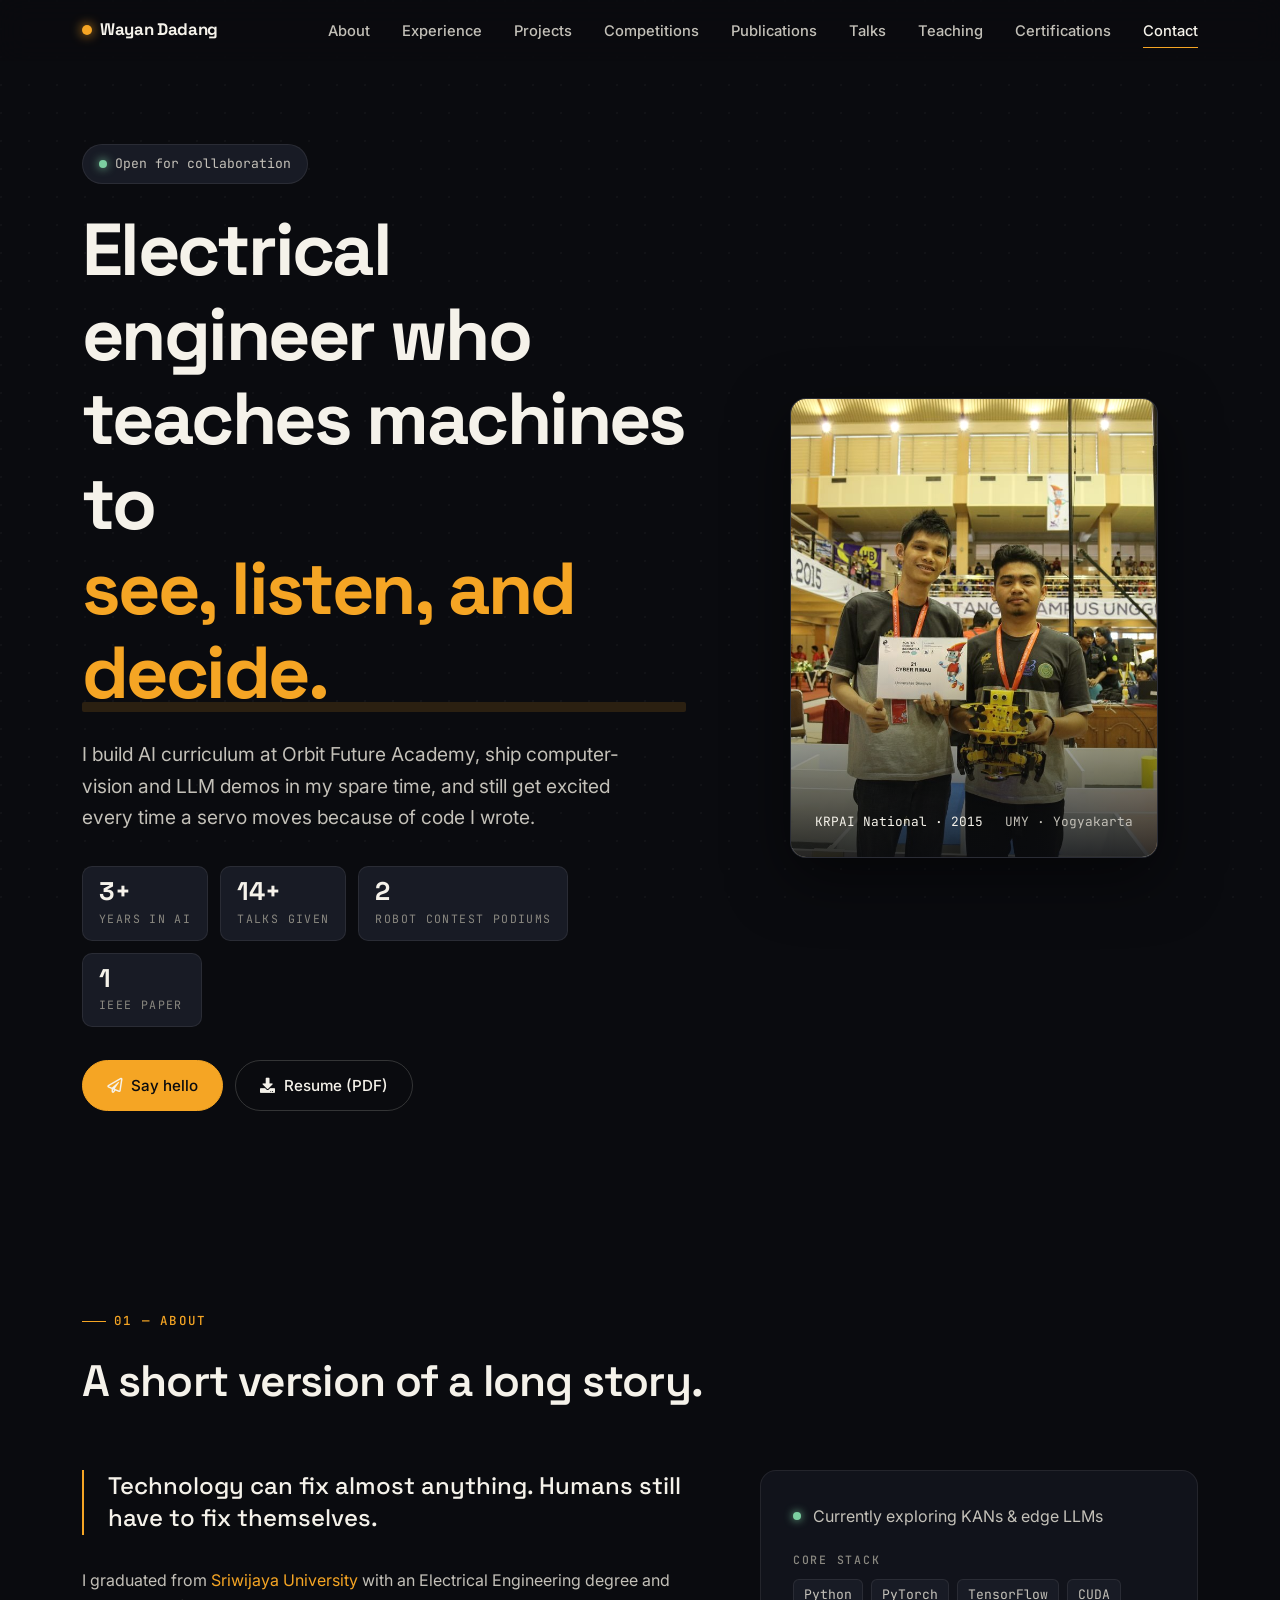
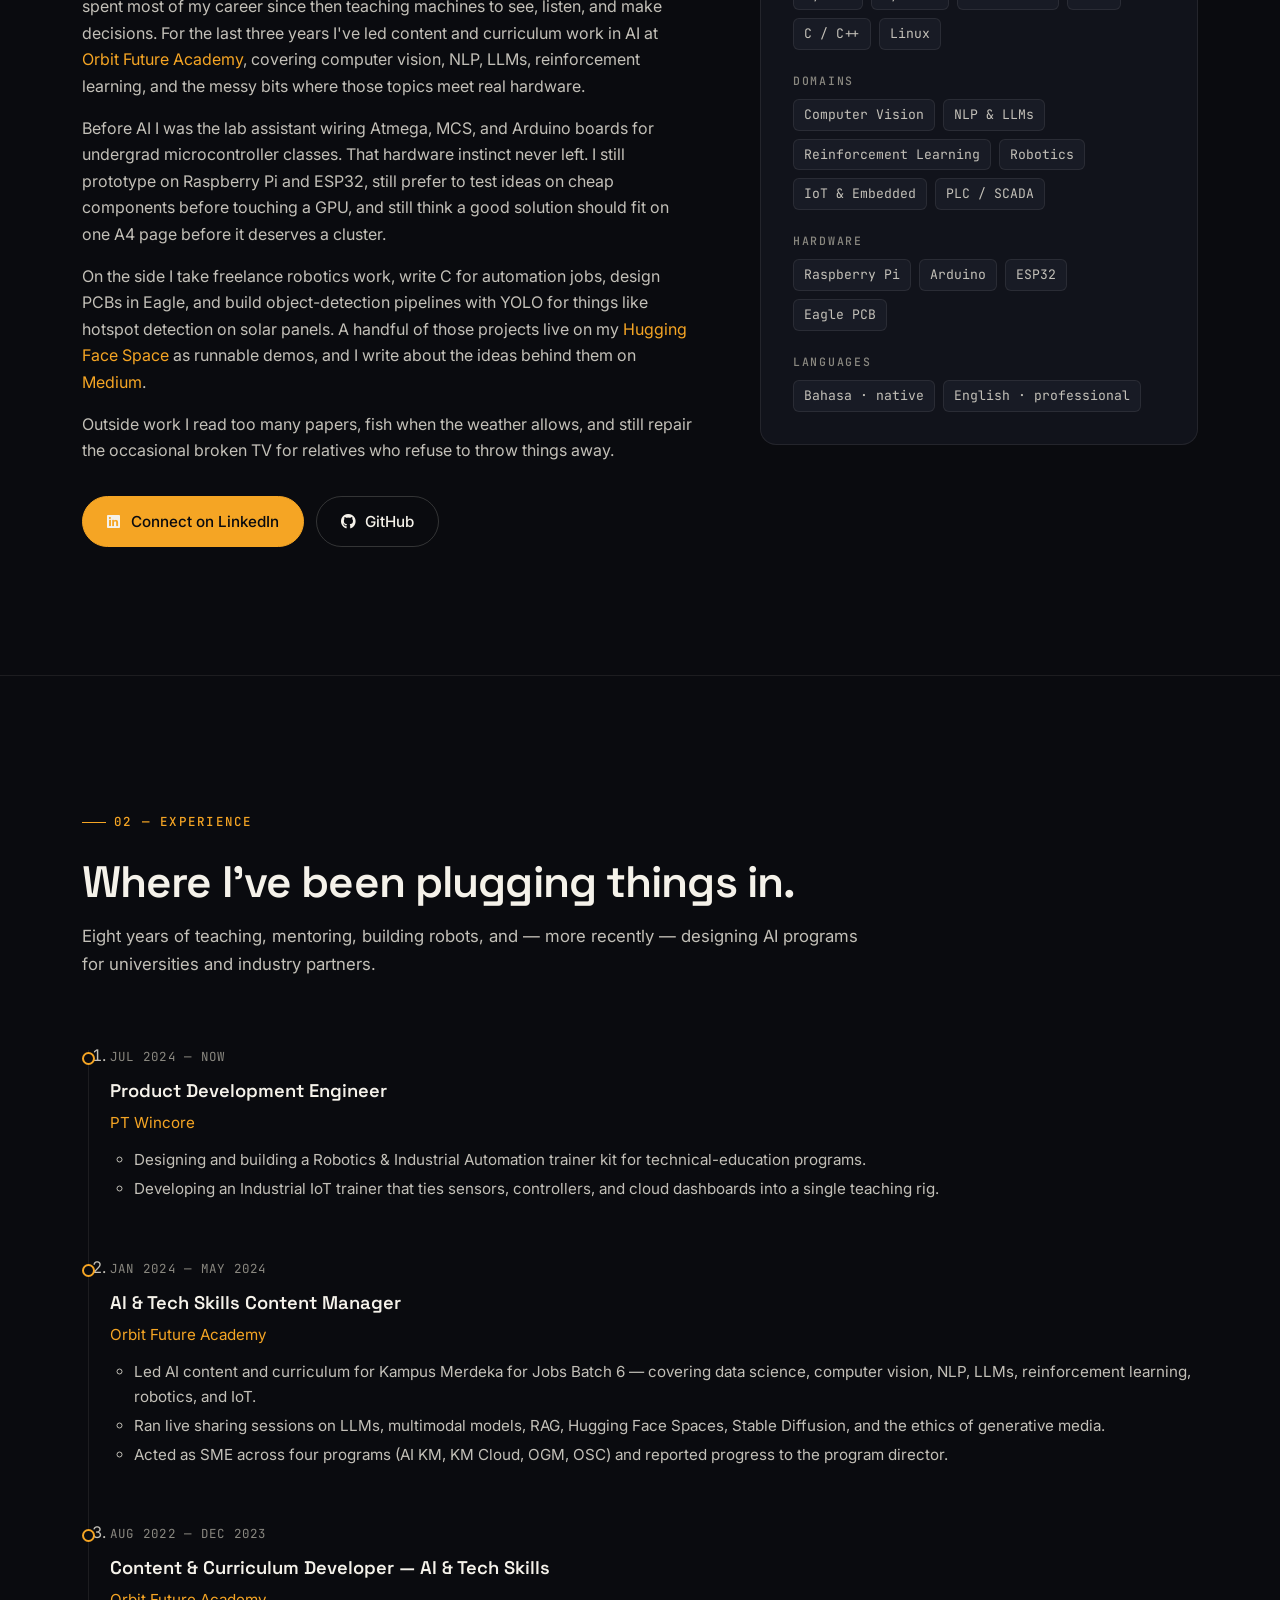
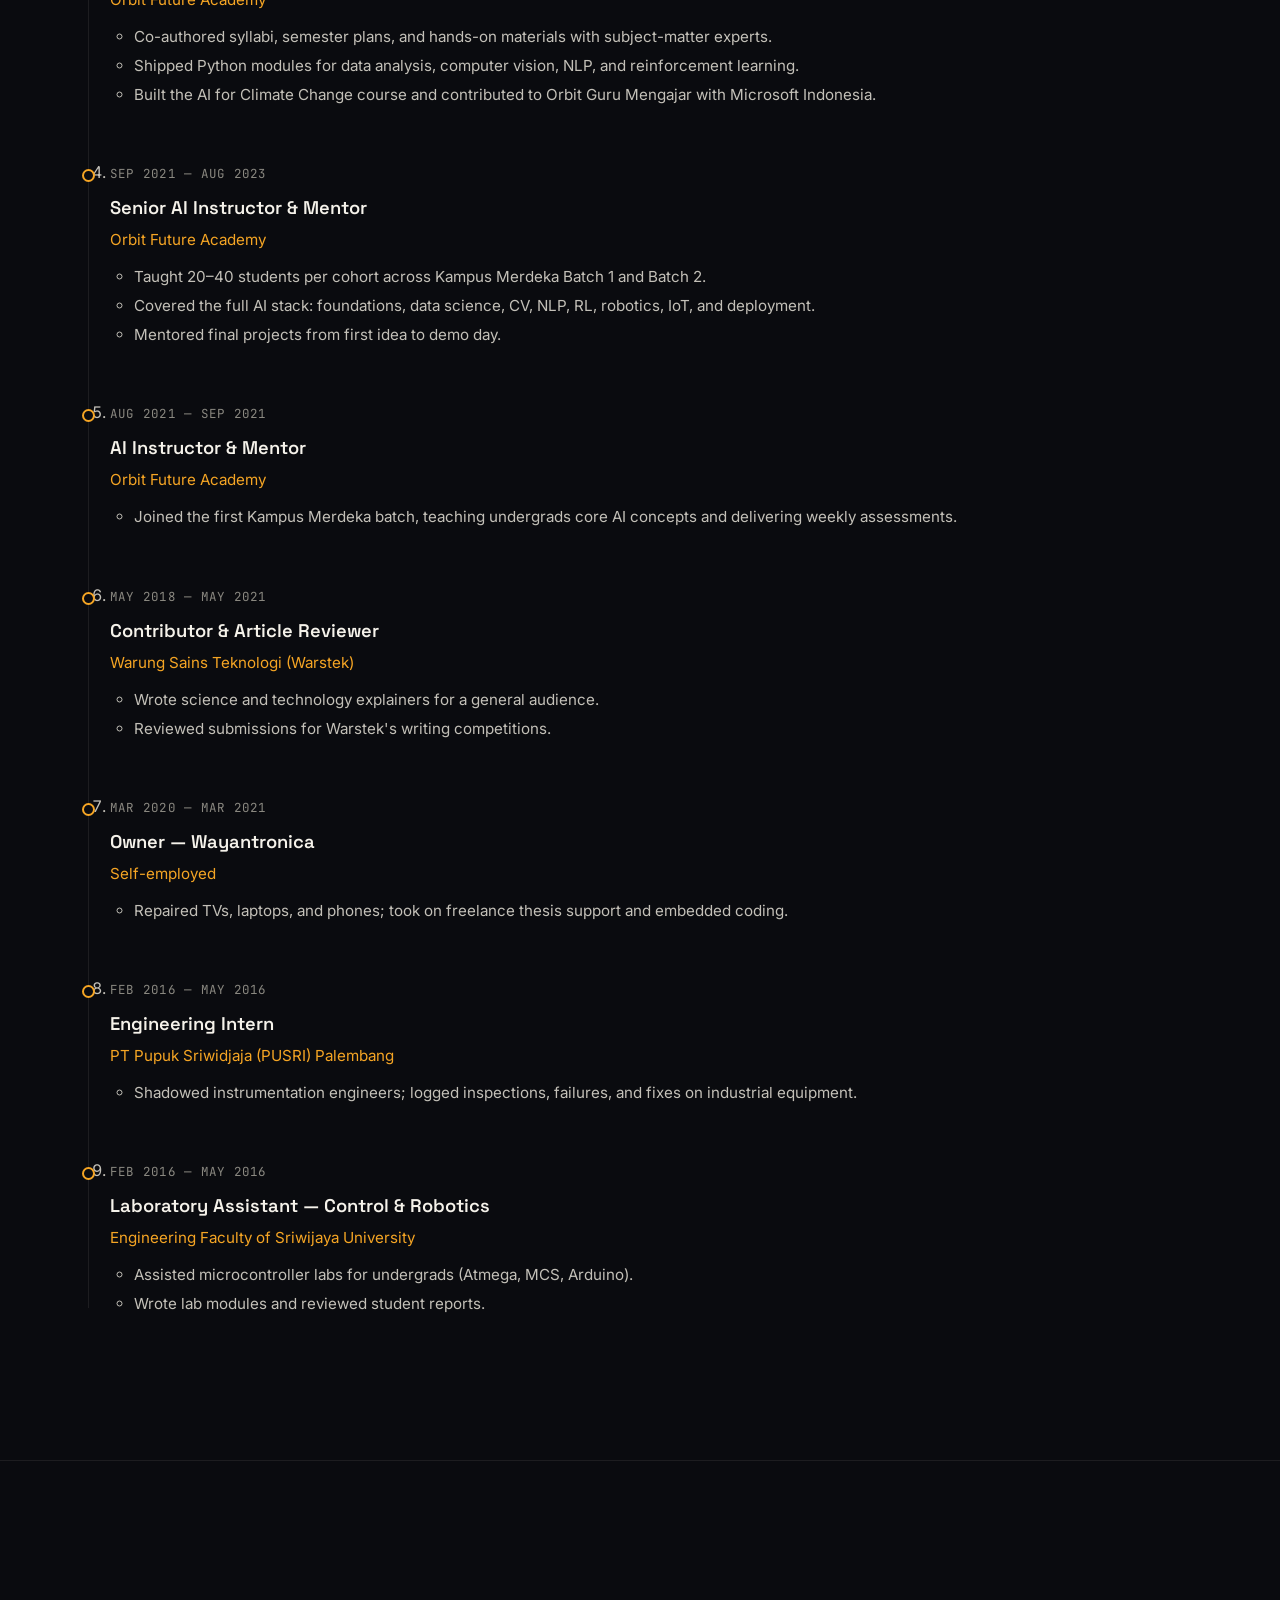
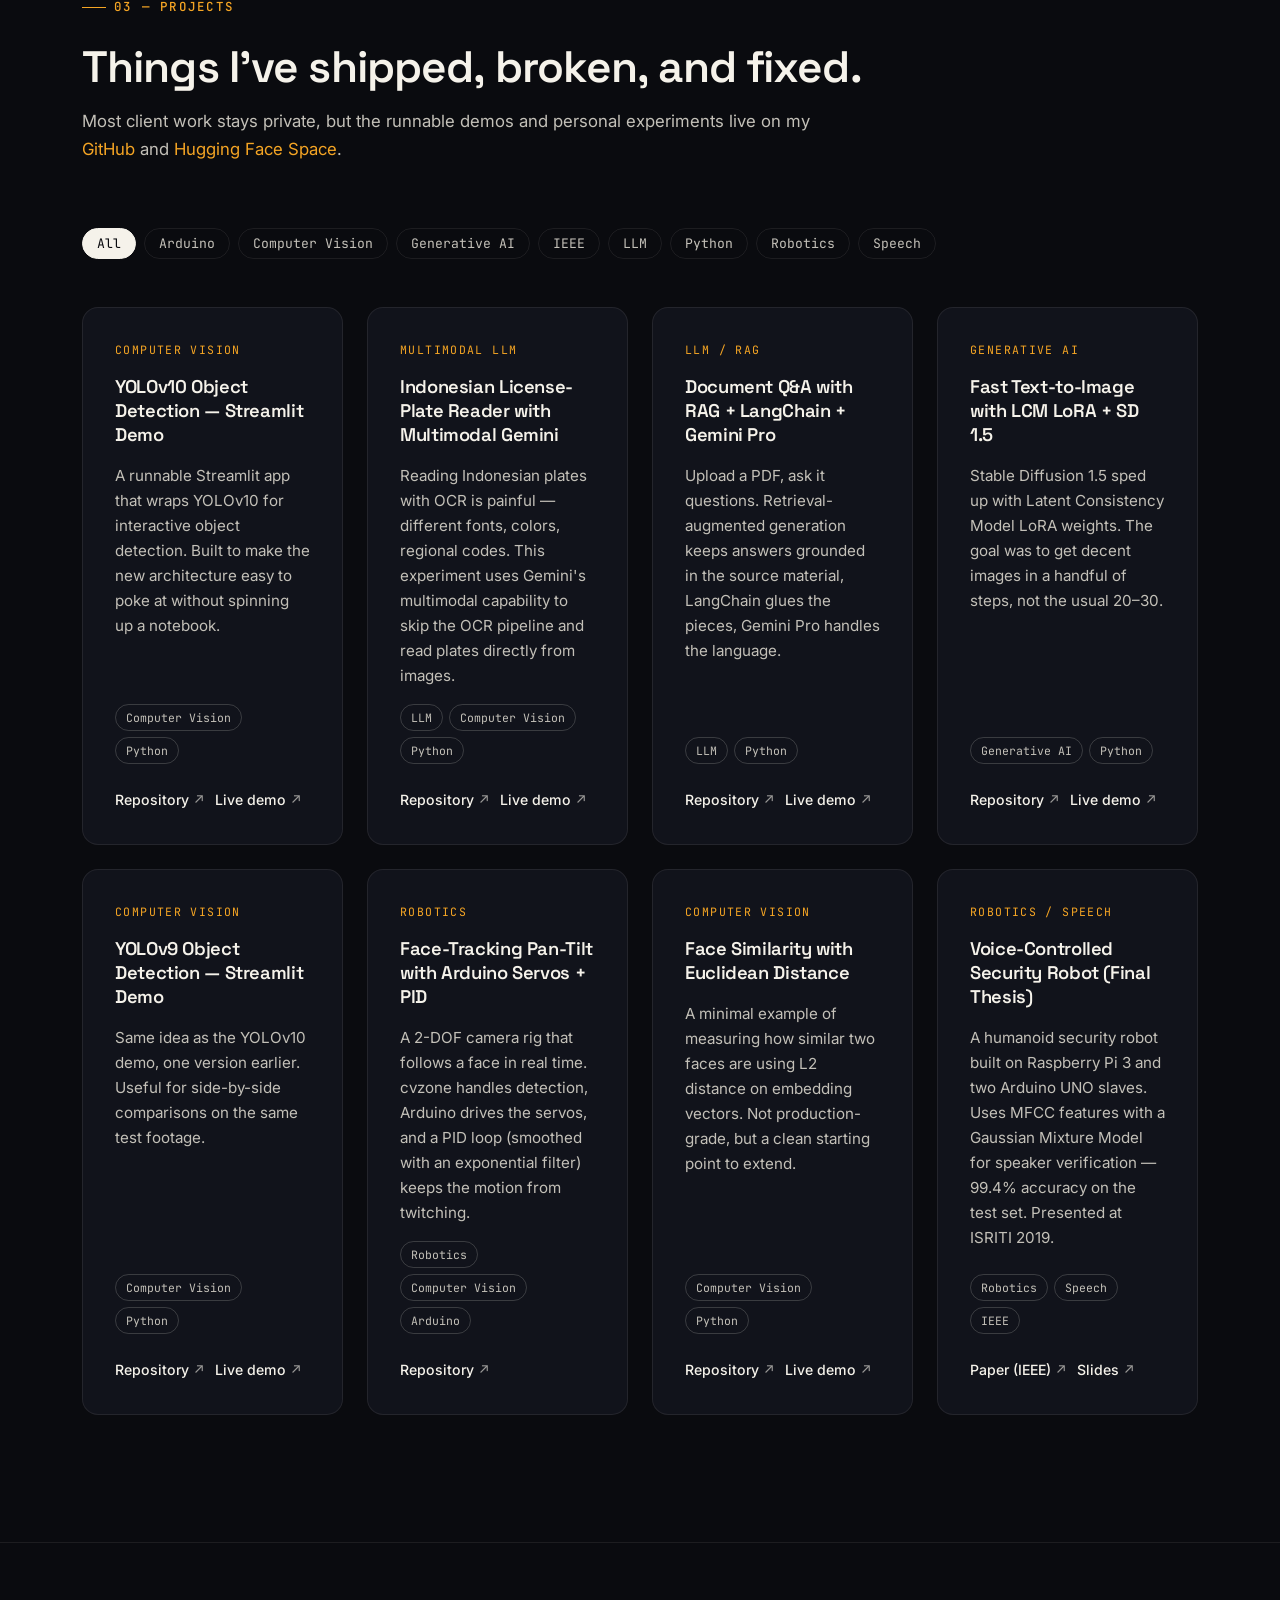
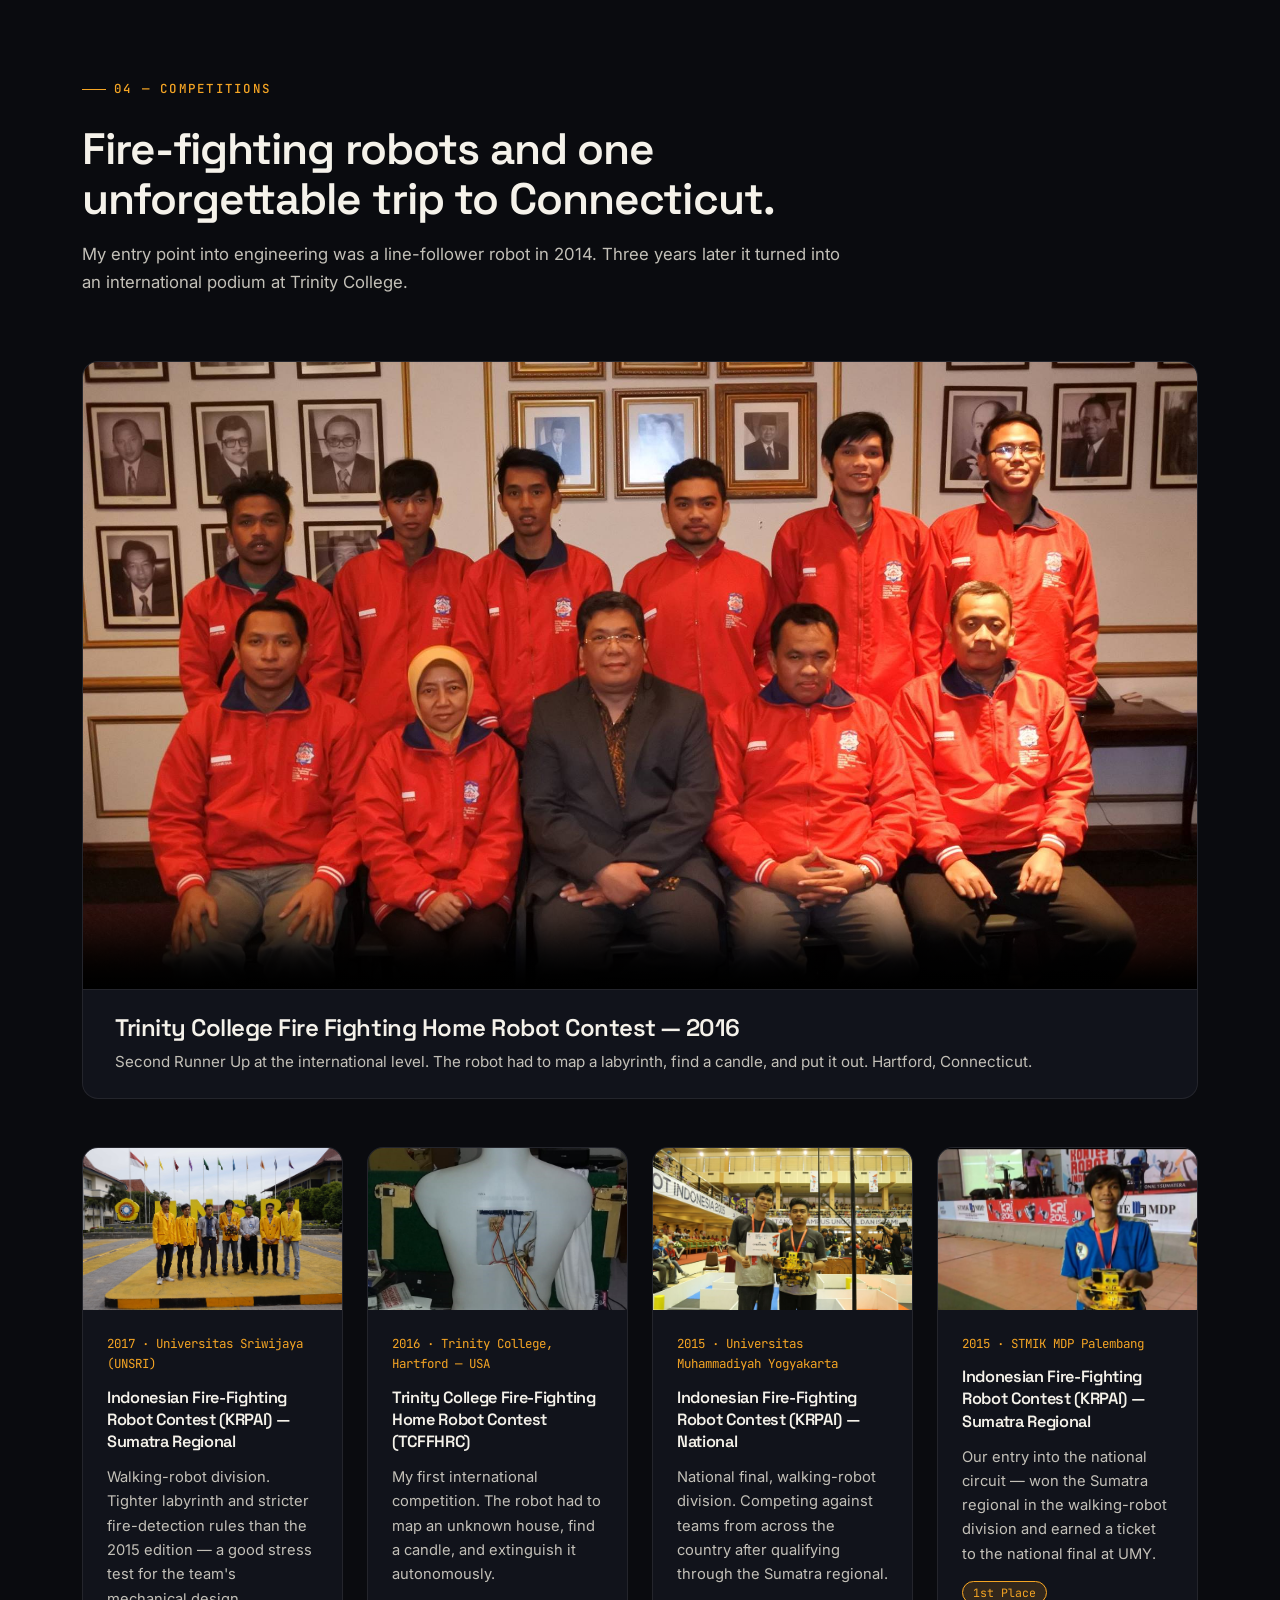
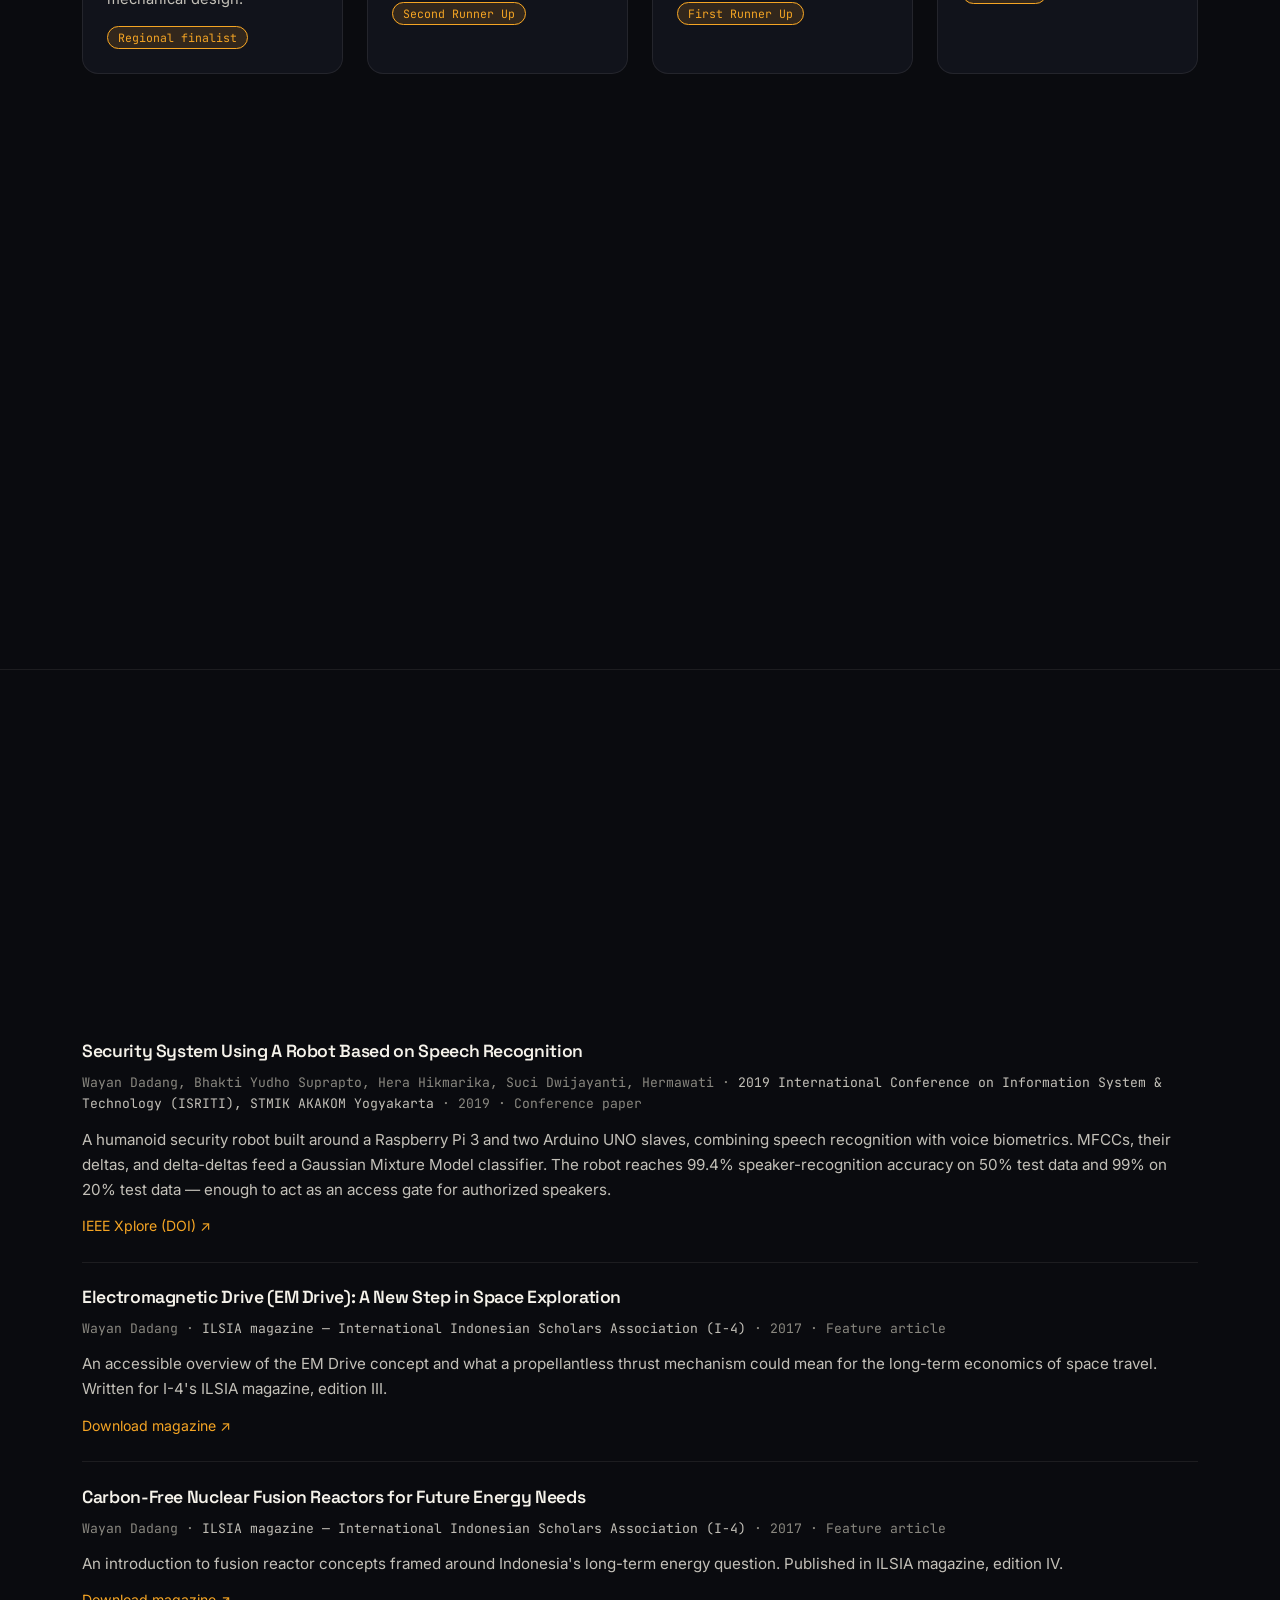
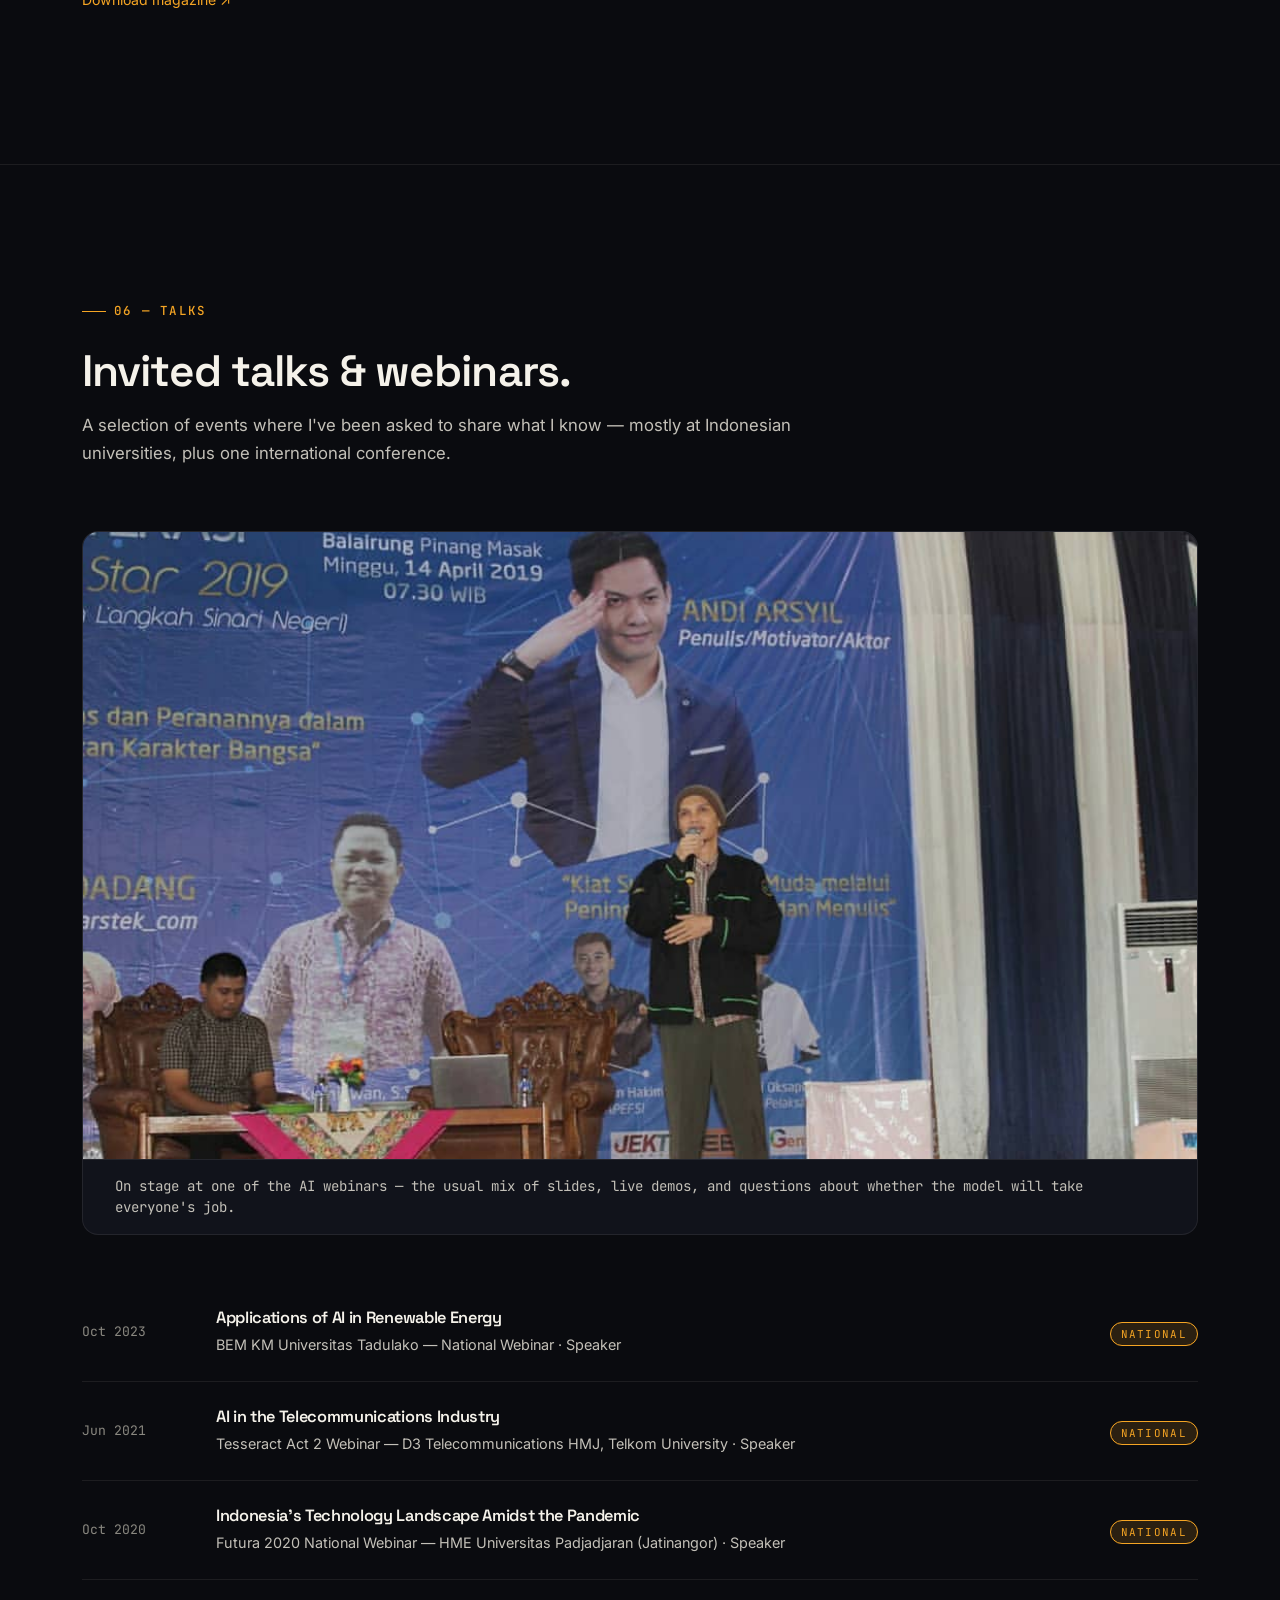
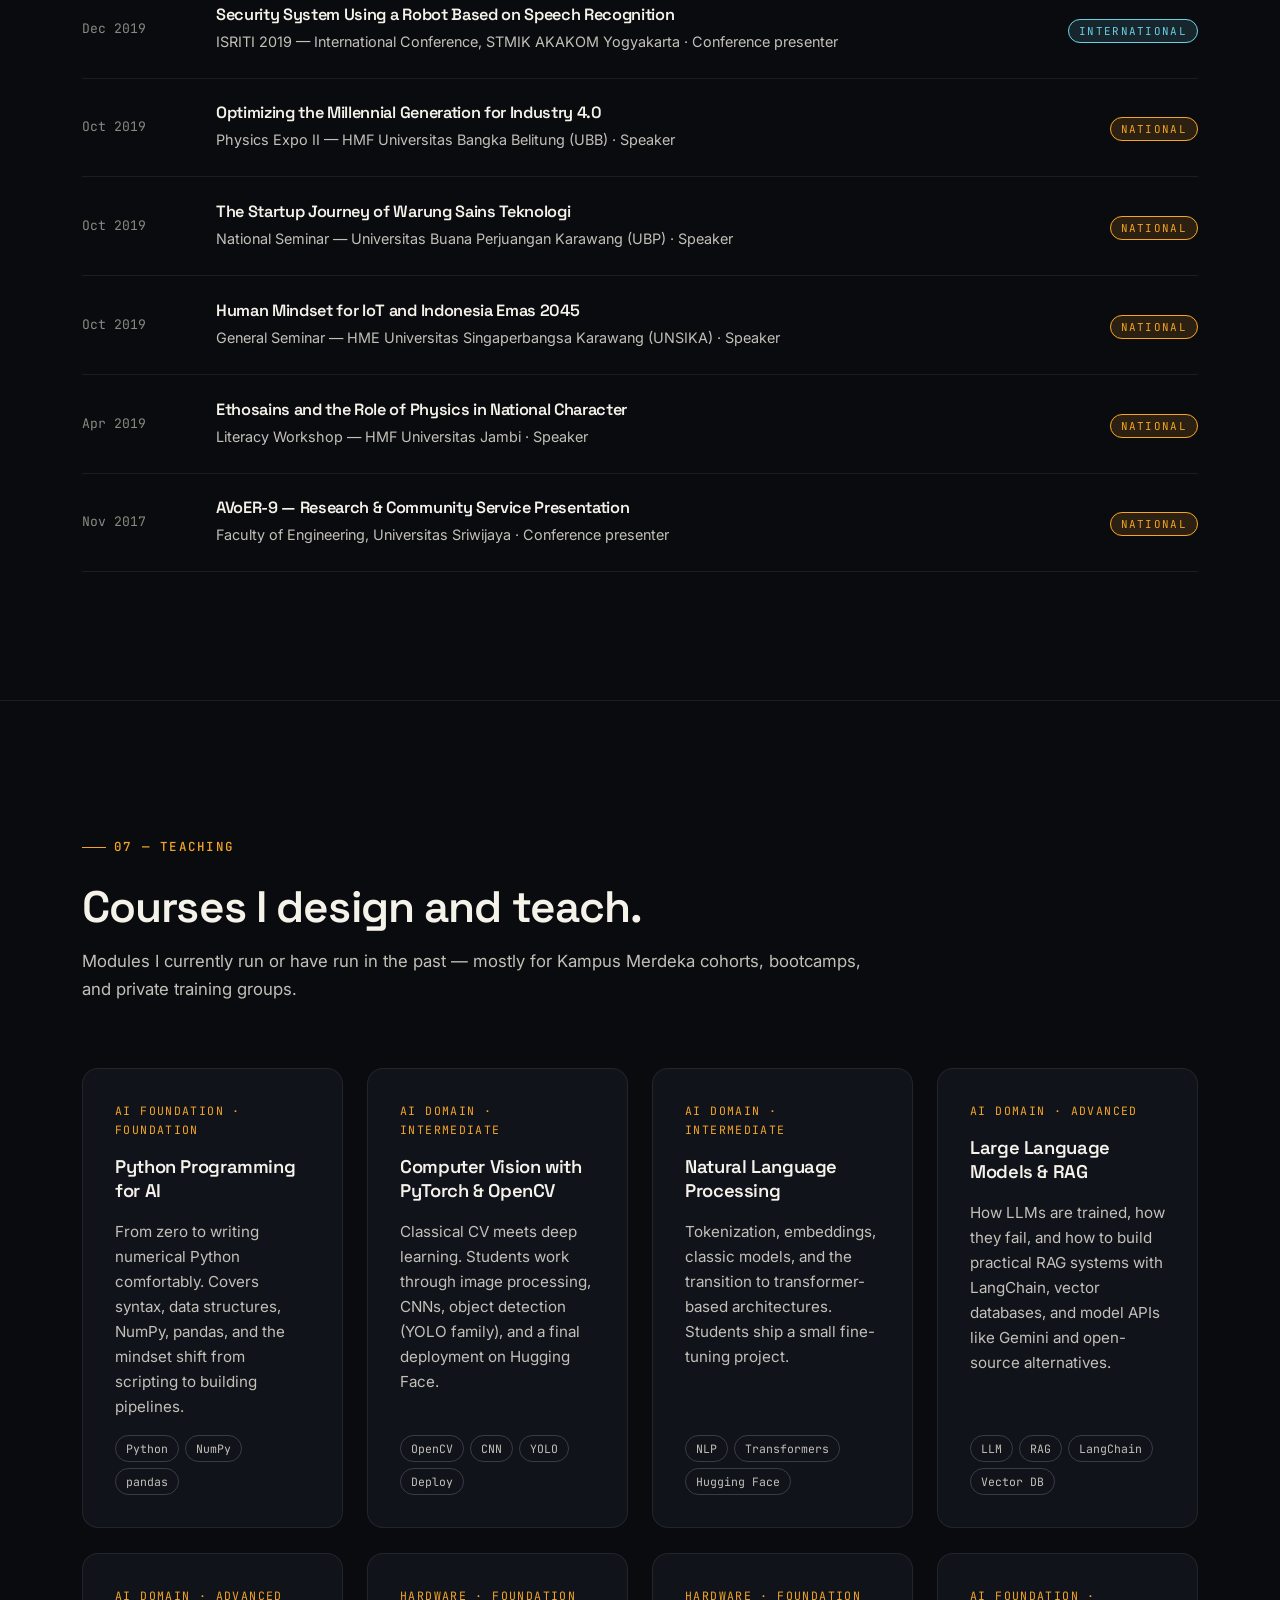
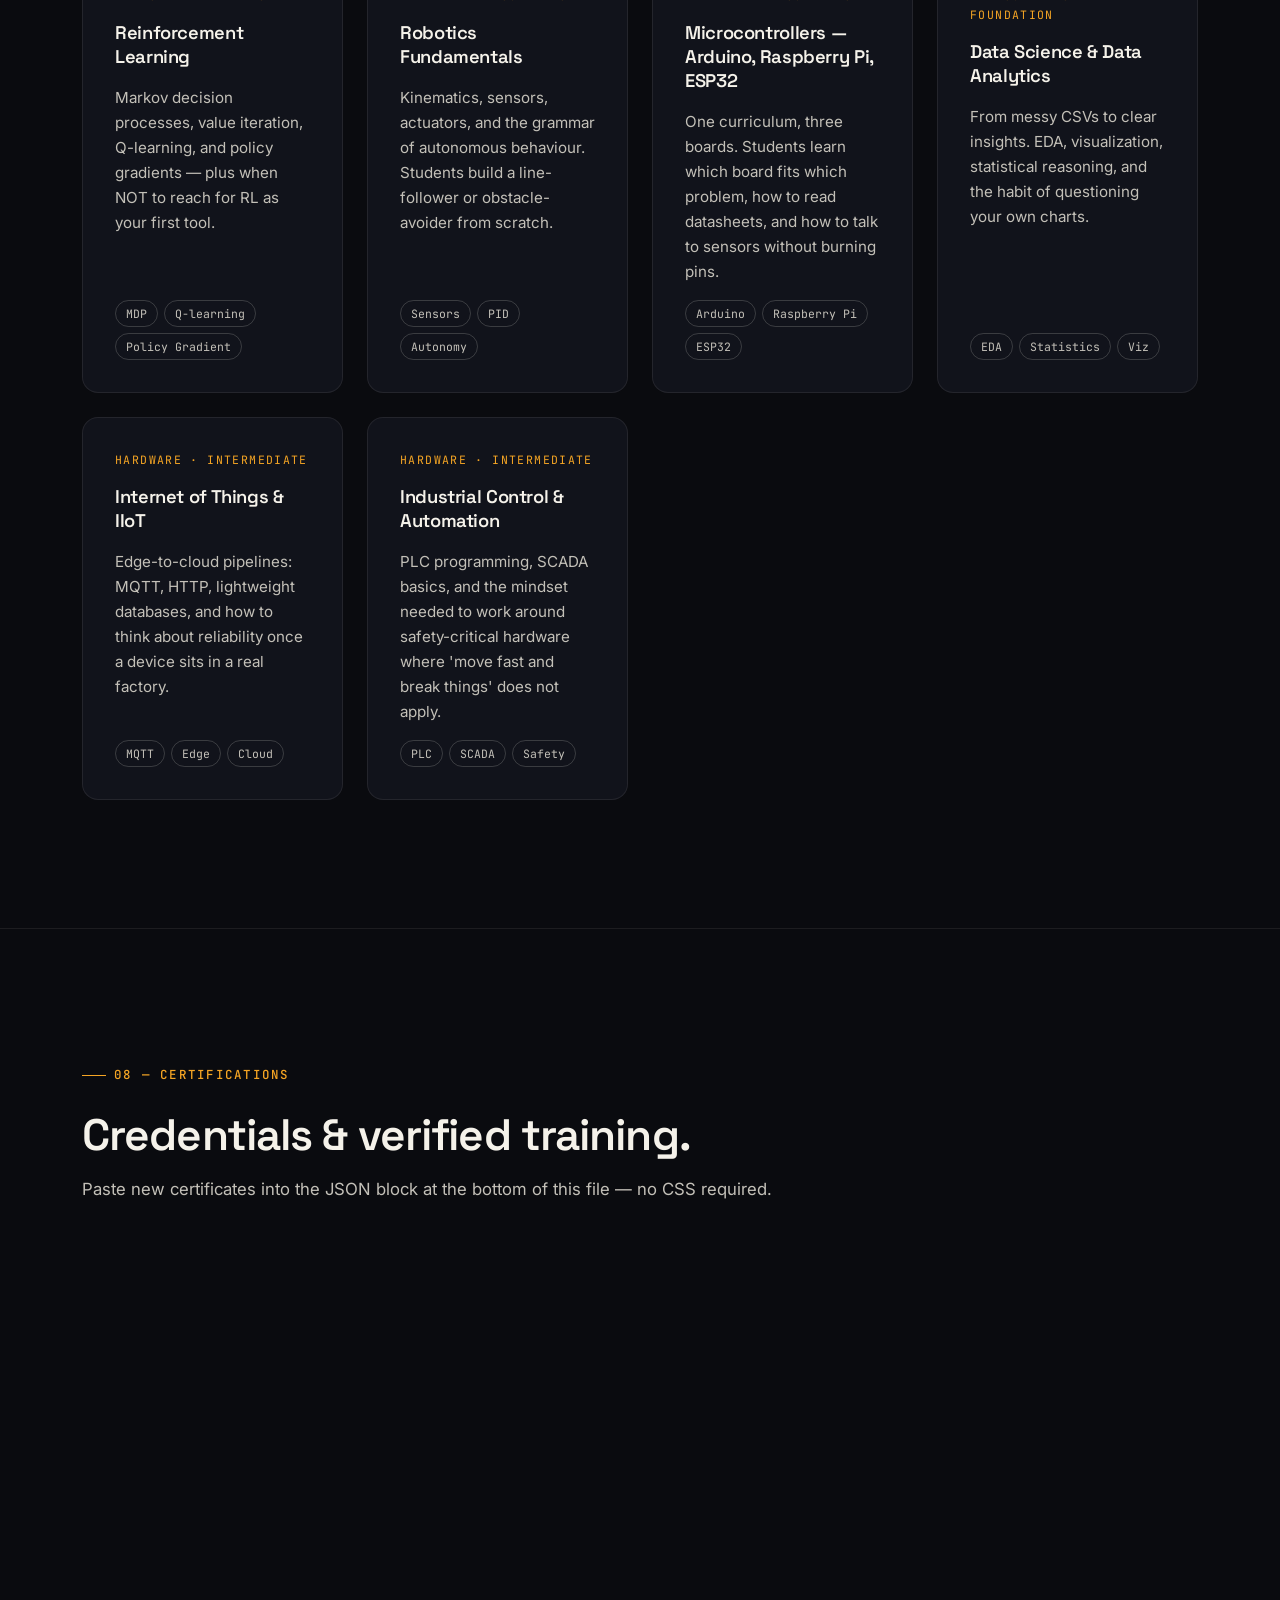
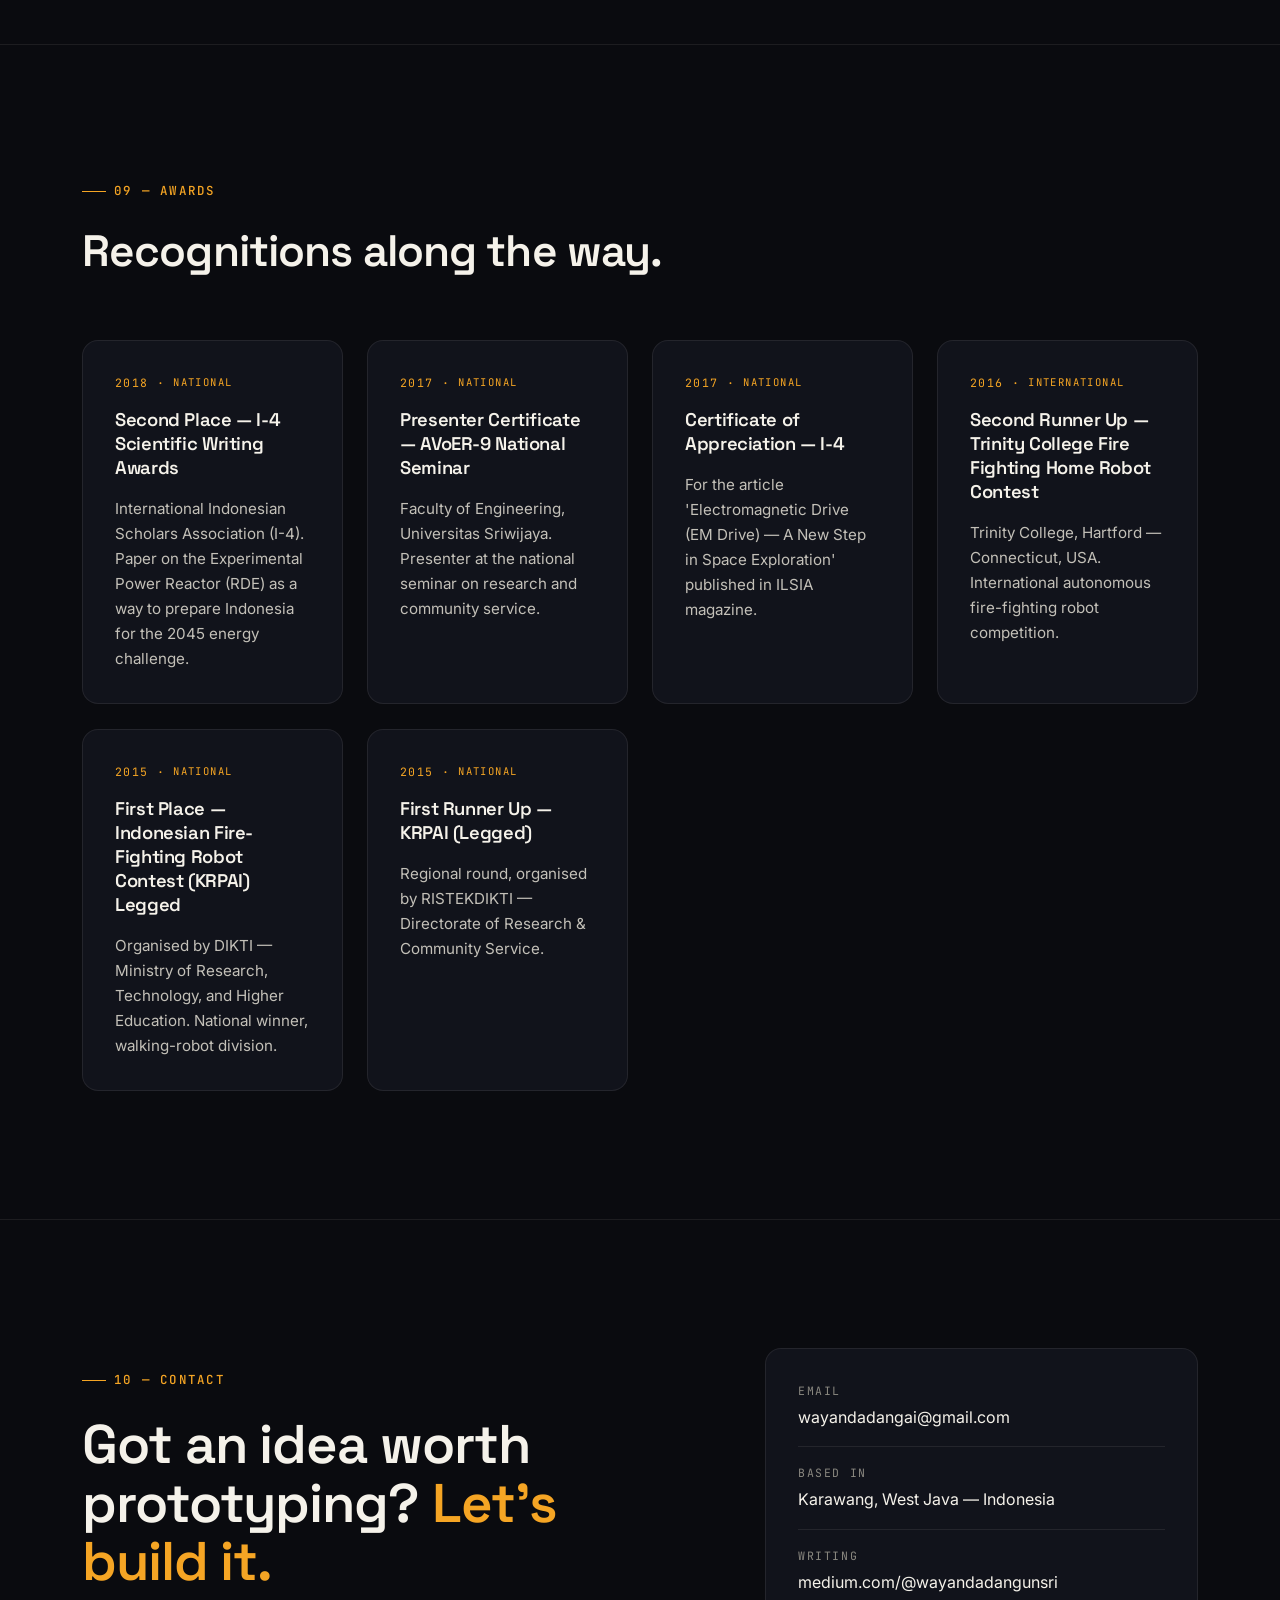
==== commit ad1c2cf2: "Swap hero portrait to KRPAI National photo; relocate speaker photo to Talks section - Hero now shows" ====
--- a/index.html
+++ b/index.html
@@ -105,10 +105,10 @@
 				</div>
 			</div>
 			<figure class="hero__portrait reveal" data-delay="2">
-				<img src="images/speaker.jpg" alt="Wayan Dadang speaking at an AI event" loading="eager" />
+				<img src="images/umy.jpg" alt="Wayan Dadang at the Indonesian Fire-Fighting Robot Contest (KRPAI) National 2015, UMY Yogyakarta" loading="eager" />
 				<figcaption class="hero__caption">
-					<span>Karawang, West Java</span>
-					<span class="loc">07.25° S · 107.36° E</span>
+					<span>KRPAI National &middot; 2015</span>
+					<span class="loc">UMY &middot; Yogyakarta</span>
 				</figcaption>
 			</figure>
 		</div>
@@ -304,6 +304,12 @@
 				<h2 id="talk-title">Invited talks &amp; webinars.</h2>
 				<p>A selection of events where I've been asked to share what I know — mostly at Indonesian universities, plus one international conference.</p>
 			</header>
+
+			<figure class="talk-hero reveal">
+				<img src="images/speaker.jpg" alt="Wayan Dadang speaking at an AI event" loading="lazy" />
+				<figcaption>On stage at one of the AI webinars — the usual mix of slides, live demos, and questions about whether the model will take everyone's job.</figcaption>
+			</figure>
+
 			<div class="talk-list" id="talk-mount"></div>
 		</div>
 	</section>
--- a/assets/css/portfolio.css
+++ b/assets/css/portfolio.css
@@ -885,6 +885,35 @@
 }
 
 /* ----- 11. Talks list ----- */
+.talk-hero {
+	position: relative;
+	border-radius: var(--r-3);
+	overflow: hidden;
+	margin: 0 0 var(--s-7);
+	background: var(--bg-1);
+	border: 1px solid var(--line);
+}
+.talk-hero img {
+	width: 100%;
+	height: auto;
+	aspect-ratio: 16 / 9;
+	object-fit: cover;
+	display: block;
+	filter: saturate(0.95);
+	transition: transform var(--dur-4) var(--ease-out);
+}
+.talk-hero:hover img {
+	transform: scale(1.02);
+}
+.talk-hero figcaption {
+	padding: var(--s-4) var(--s-6);
+	border-top: 1px solid var(--line);
+	font-family: var(--font-mono);
+	font-size: 0.88rem;
+	color: var(--ink-1);
+	line-height: 1.5;
+}
+
 .talk-list {
 	display: flex;
 	flex-direction: column;
